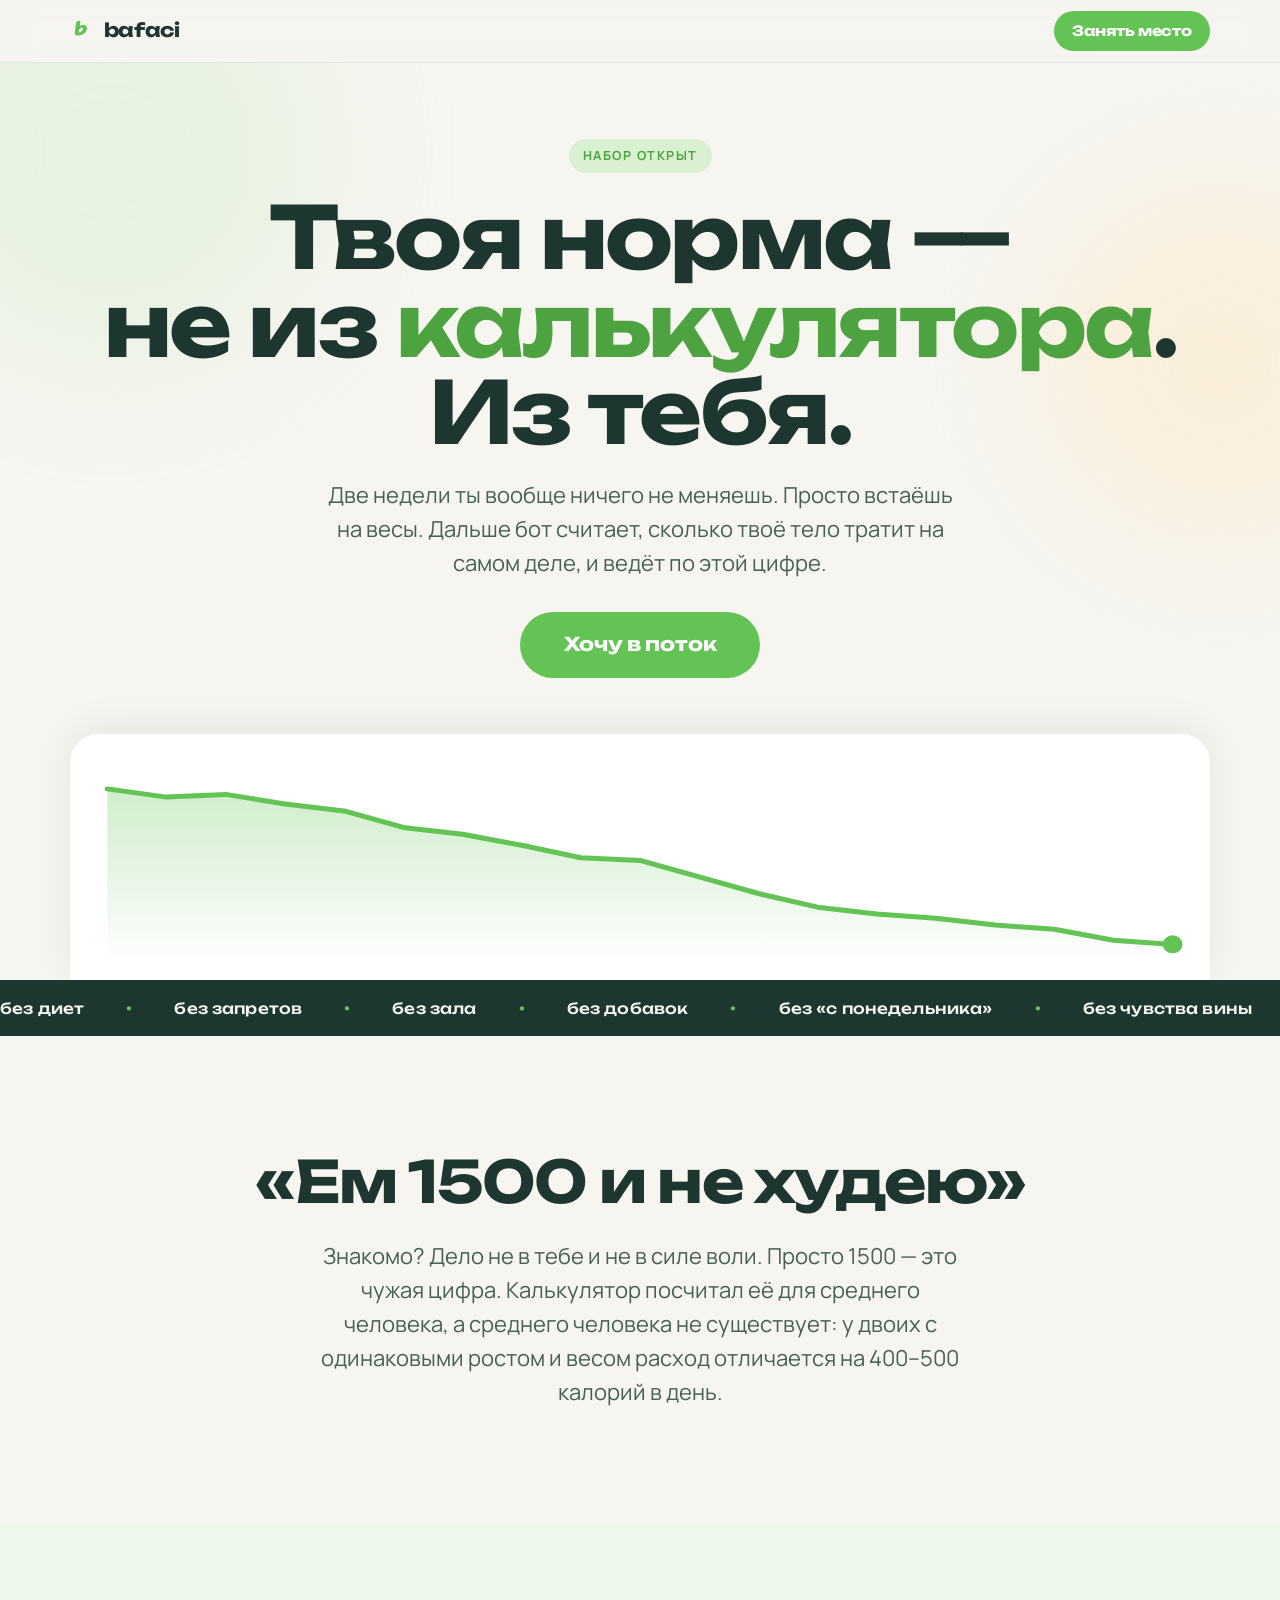
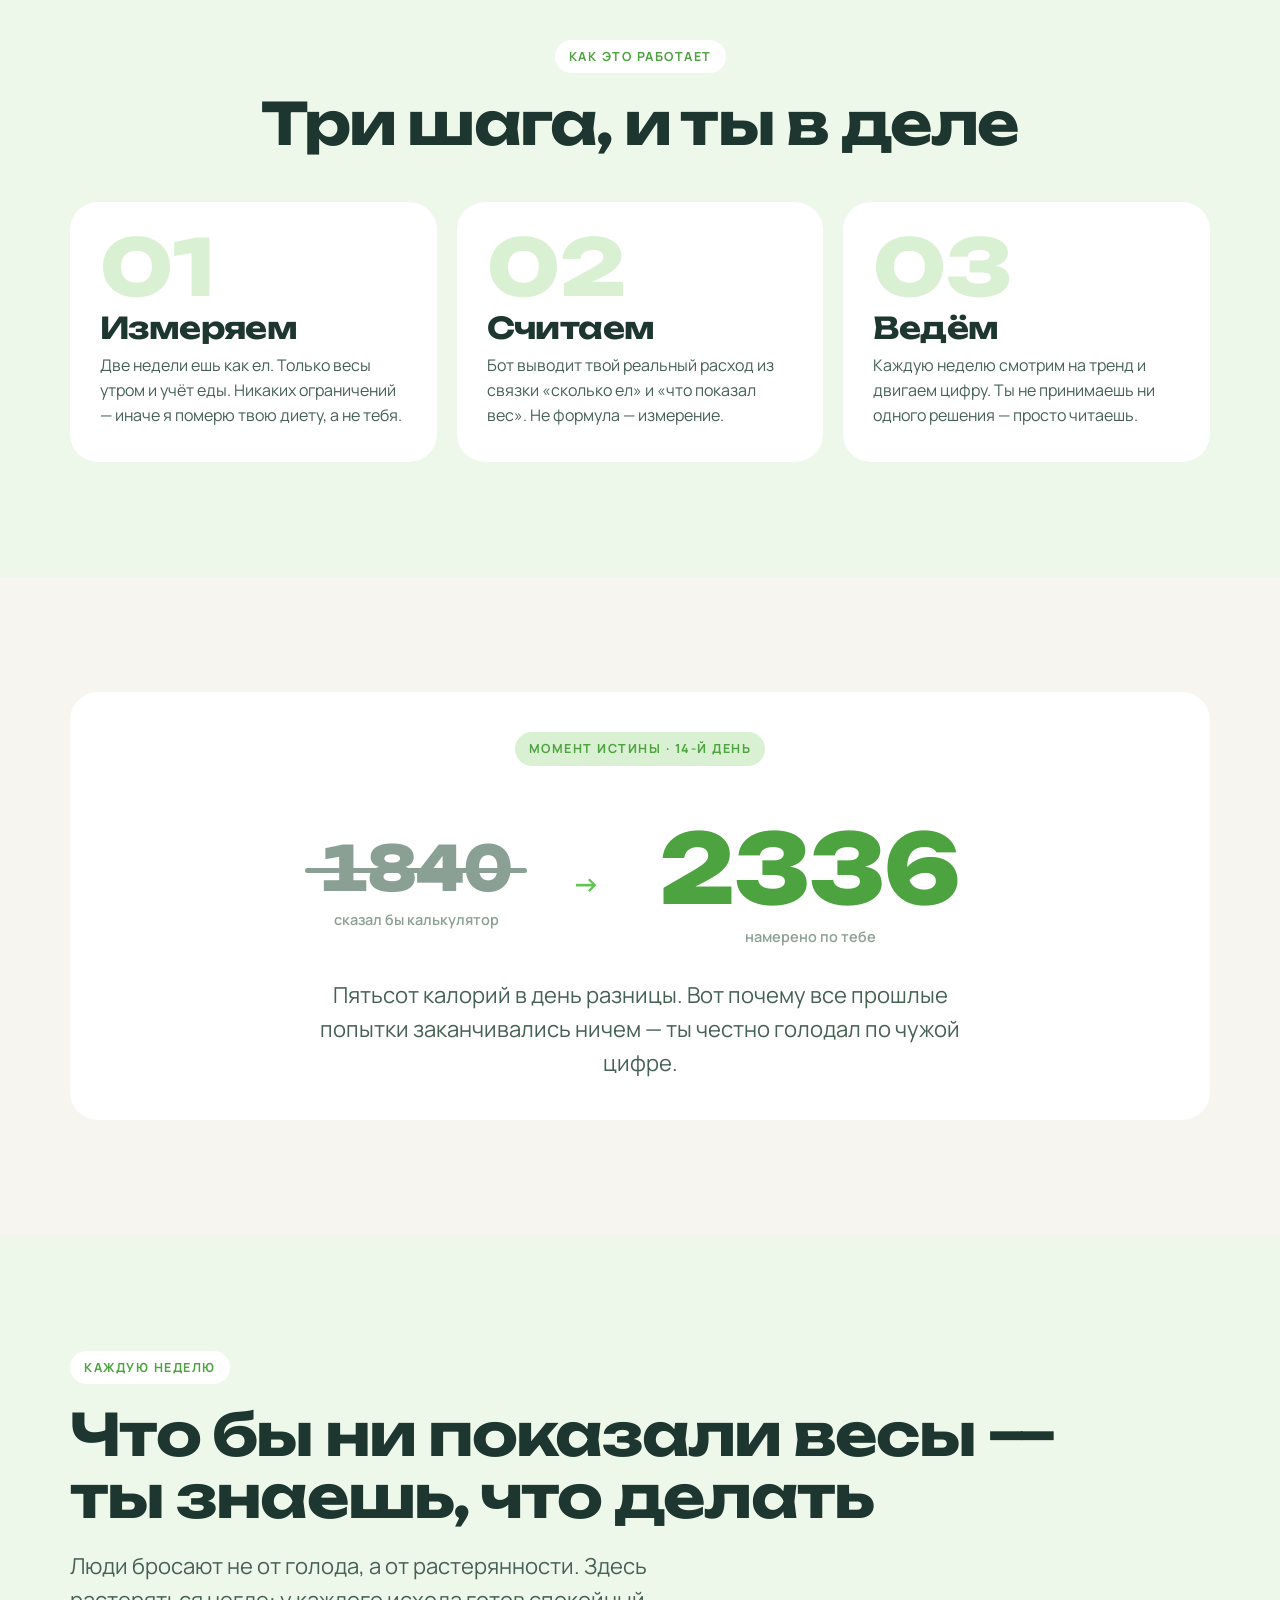
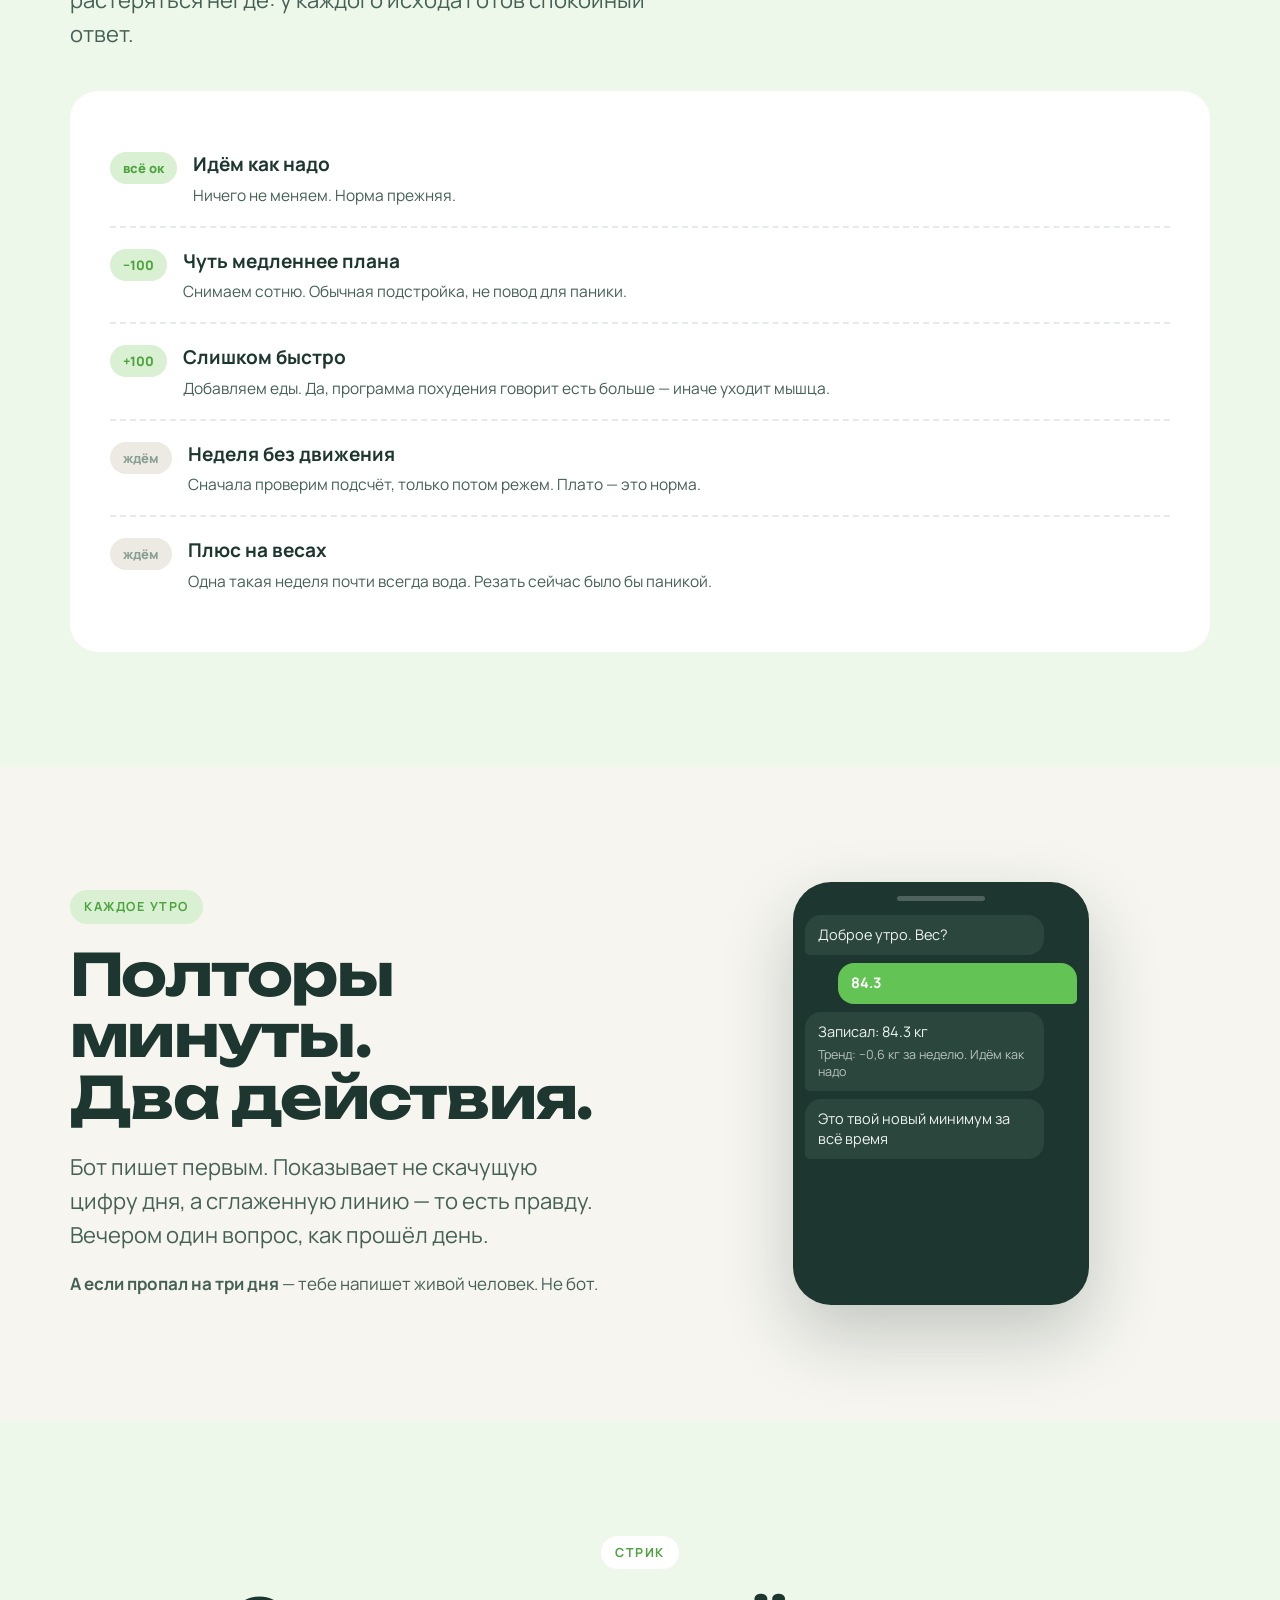
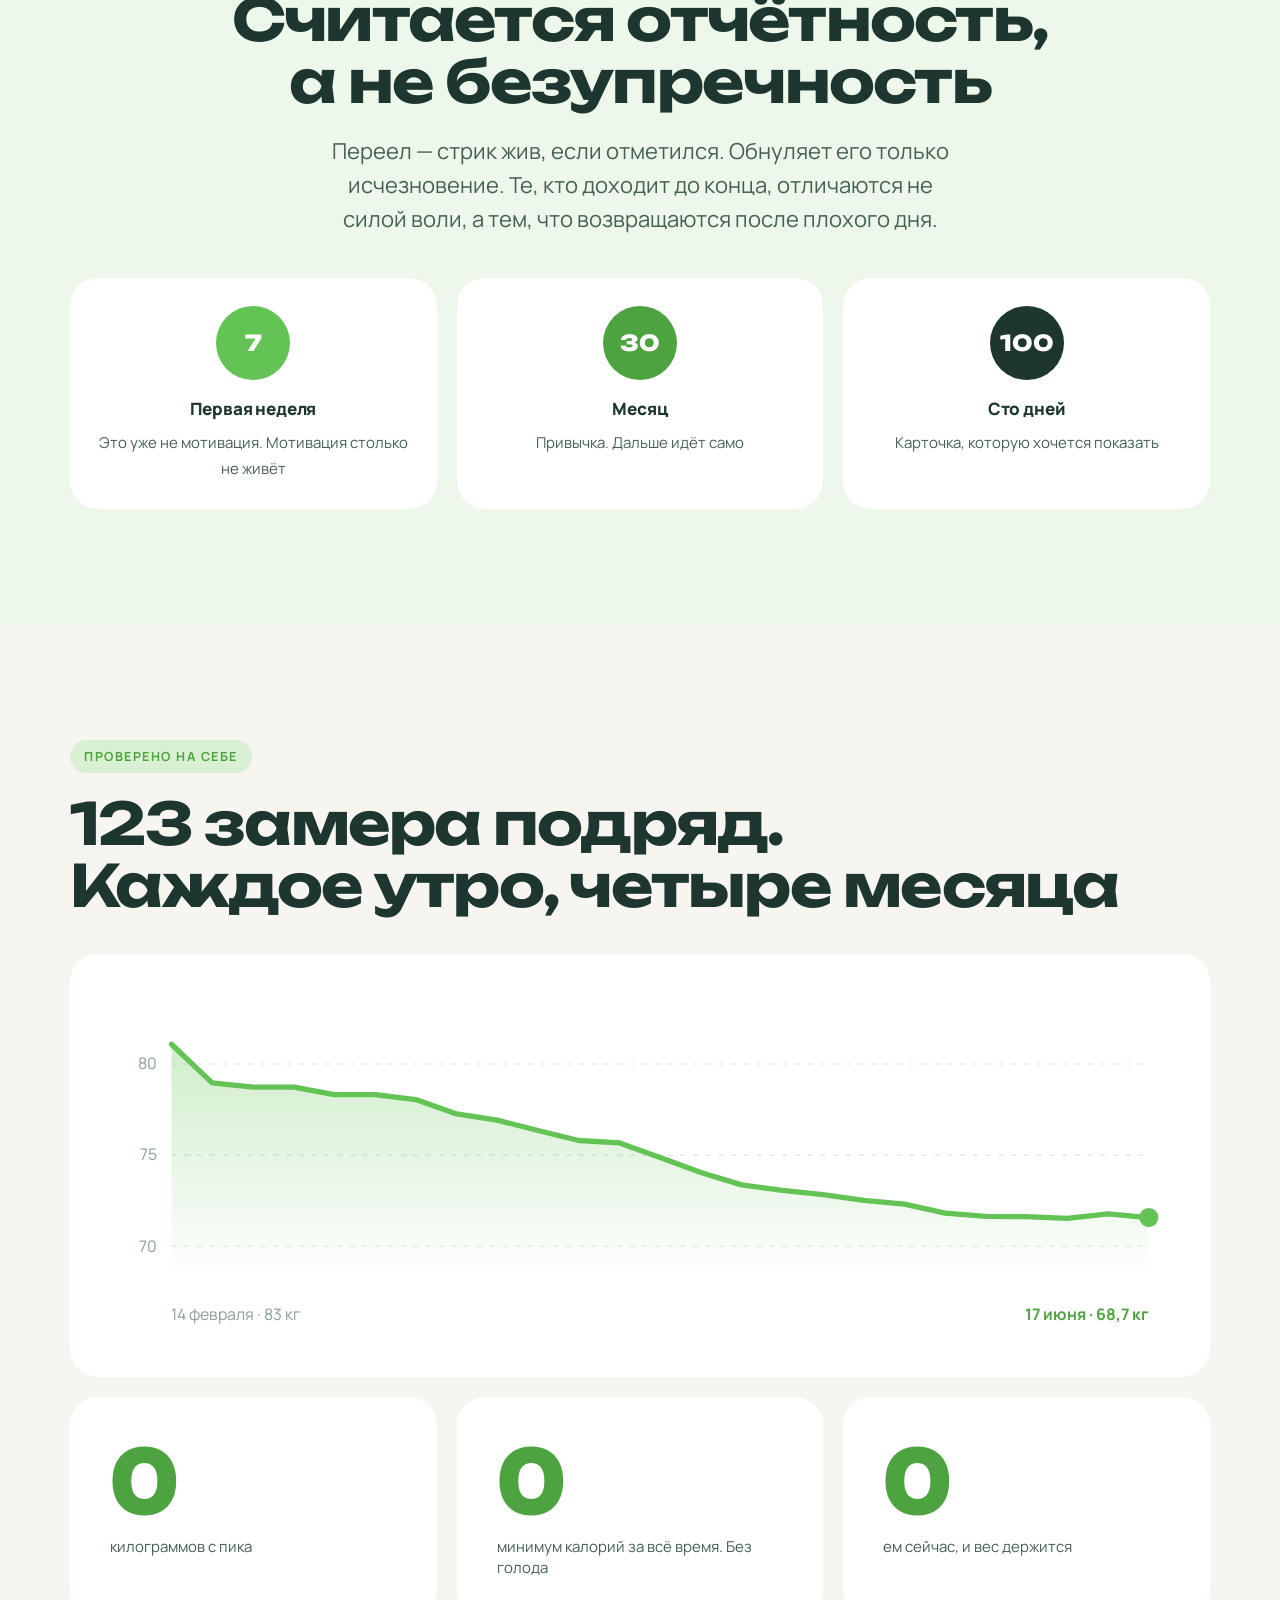
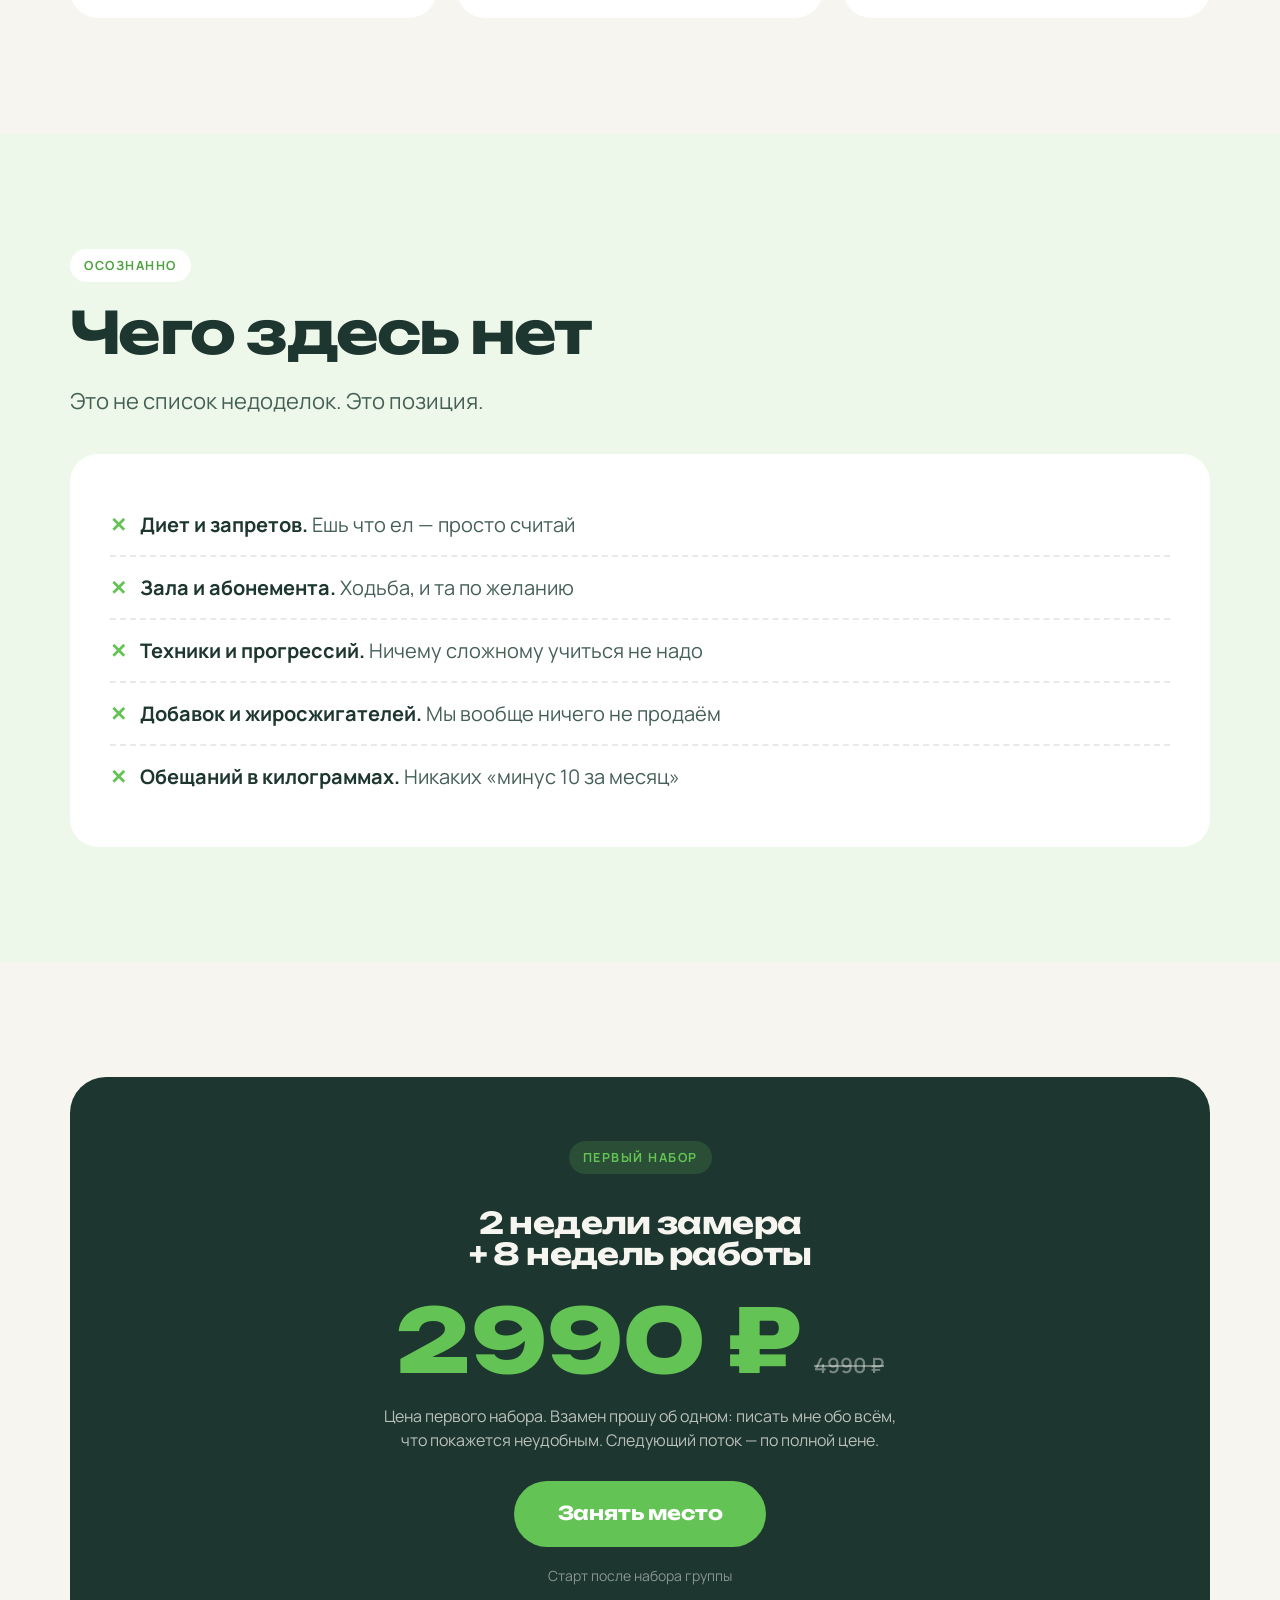
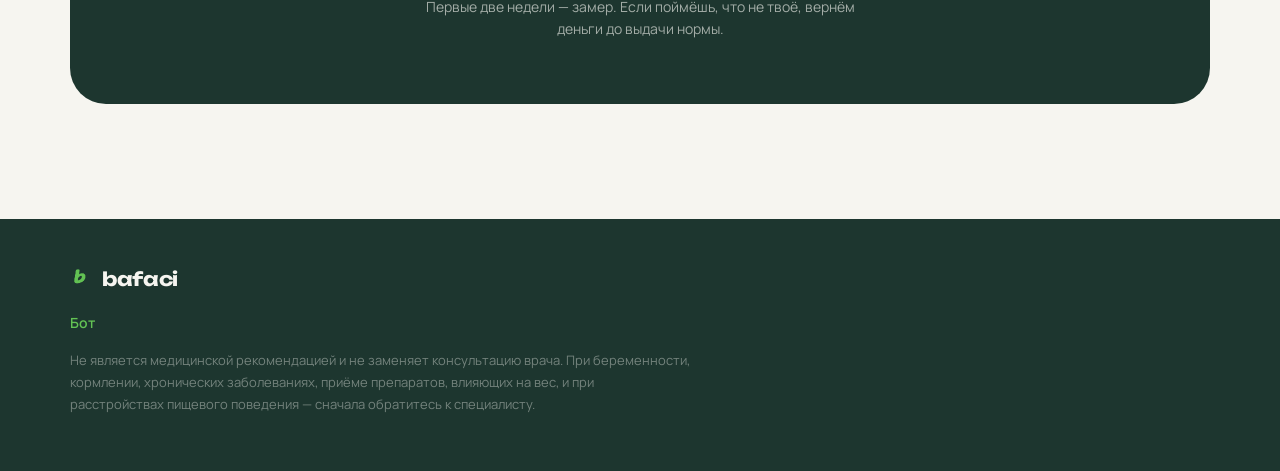
==== index.html @ e7712fb0 "Add files via upload" ====
<!DOCTYPE html>
<html lang="ru">
<head>
<meta charset="utf-8">
<meta name="viewport" content="width=device-width, initial-scale=1, viewport-fit=cover">
<title>bafaci — мы не гадаем твою норму. Мы её измеряем.</title>
<meta name="description" content="Телеграм-бот, который две недели измеряет твой настоящий расход калорий, а потом ведёт по тренду и каждую неделю сам подстраивает норму. Без диет, запретов и зала.">
<link rel="icon" href="logo.png">
<link rel="preconnect" href="https://fonts.googleapis.com">
<link rel="preconnect" href="https://fonts.gstatic.com" crossorigin>
<link href="https://fonts.googleapis.com/css2?family=Unbounded:wght@500;700;800&family=Manrope:wght@400;500;600;700&display=swap" rel="stylesheet">
<style>
:root{
  --grn:#63c354; --grn-d:#4da33f; --grn-l:#d9f0d2; --grn-p:#eef8ea;
  --ink:#1d362f; --ink-2:#456055; --ink-3:#8ba095;
  --paper:#f6f5f0; --card:#fff;
  --max:1180px; --r:28px;
  --f-body:'Manrope',-apple-system,BlinkMacSystemFont,'Segoe UI','Helvetica Neue',Arial,sans-serif;
  --f-disp:'Unbounded','Manrope',-apple-system,BlinkMacSystemFont,'Segoe UI',Arial,sans-serif;
}
*{margin:0;padding:0;box-sizing:border-box}
html{-webkit-text-size-adjust:100%;scroll-behavior:smooth}
body{background:var(--paper);color:var(--ink);
  font-family:var(--f-body);
  font-size:17px;line-height:1.55;overflow-x:hidden;-webkit-font-smoothing:antialiased}
.wrap{max-width:var(--max);margin:0 auto;padding:0 20px}
section{padding:clamp(64px,9vw,130px) 0;position:relative}

h1,h2,h3,.disp{font-family:var(--f-disp);font-weight:700;letter-spacing:-.03em;line-height:1.02}
h1{font-size:clamp(38px,7.6vw,86px)}
h2{font-size:clamp(29px,5vw,58px);line-height:1.06}
h3{font-size:clamp(20px,2.6vw,30px);letter-spacing:-.02em}
.lead{font-size:clamp(17px,2vw,22px);color:var(--ink-2);max-width:640px;line-height:1.55}
.eyebrow{display:inline-block;font-size:12.5px;font-weight:700;letter-spacing:.12em;text-transform:uppercase;
  color:var(--grn-d);background:var(--grn-l);padding:7px 14px;border-radius:99px;margin-bottom:20px}
.g{color:var(--grn-d)}

.rv{opacity:0;transform:translateY(28px);transition:opacity .8s cubic-bezier(.2,.9,.3,1),transform .8s cubic-bezier(.2,.9,.3,1)}
.rv.in{opacity:1;transform:none}
.d1{transition-delay:.08s}.d2{transition-delay:.16s}.d3{transition-delay:.24s}.d4{transition-delay:.32s}

/* header */
header{position:sticky;top:0;z-index:70;background:rgba(246,245,240,.82);
  backdrop-filter:blur(16px);-webkit-backdrop-filter:blur(16px);border-bottom:1px solid rgba(29,54,47,.08)}
.nav{max-width:var(--max);margin:0 auto;padding:11px 20px;display:flex;align-items:center;justify-content:space-between;gap:12px}
.brand{display:flex;align-items:center;gap:10px;font-family:var(--f-disp);font-weight:700;font-size:19px;letter-spacing:-.02em}
.brand img{height:30px;width:auto;display:block}
.btn{display:inline-block;background:var(--grn);color:#fff;font-weight:700;font-family:var(--f-disp);
  padding:12px 24px;border-radius:99px;text-decoration:none;font-size:15px;letter-spacing:-.01em;
  transition:transform .3s cubic-bezier(.2,.9,.3,1),box-shadow .3s,background .3s;white-space:nowrap}
.btn:hover{background:var(--grn-d);transform:translateY(-2px) scale(1.03);box-shadow:0 10px 26px rgba(99,195,84,.35)}
.btn:active{transform:scale(.98)}
.btn.sm{padding:9px 18px;font-size:14px}
.btn.big{font-size:19px;padding:18px 44px}

/* hero */
.hero{padding-top:clamp(40px,6vw,80px);padding-bottom:0;text-align:center;overflow:hidden}
.hero h1{margin-bottom:22px}
.hero .lead{margin:0 auto 32px}
.blob{position:absolute;border-radius:50%;filter:blur(64px);opacity:.5;pointer-events:none;z-index:-1}
.blob.a{width:420px;height:420px;background:var(--grn-l);top:-120px;left:-100px}
.blob.b{width:360px;height:360px;background:#ffe9c7;top:120px;right:-120px}
.herochart{margin-top:56px;background:var(--card);border-radius:var(--r) var(--r) 0 0;
  padding:26px 22px 0;box-shadow:0 -6px 40px rgba(29,54,47,.07)}
.herochart svg{width:100%;height:auto;display:block}

/* marquee */
.tick{background:var(--ink);color:var(--paper);padding:15px 0;overflow:hidden;white-space:nowrap}
.tickrow{display:inline-flex;gap:42px;animation:slide 26s linear infinite;font-family:var(--f-disp);
  font-weight:500;font-size:15px;letter-spacing:.01em;padding-right:42px}
.tickrow span{display:inline-flex;align-items:center;gap:42px}
.tickrow b{color:var(--grn);font-weight:700}
@keyframes slide{from{transform:translateX(0)}to{transform:translateX(-50%)}}

/* cards */
.card{background:var(--card);border-radius:var(--r);padding:clamp(22px,3.4vw,40px)}
.grid2{display:grid;grid-template-columns:1fr 1fr;gap:20px}
.grid3{display:grid;grid-template-columns:repeat(3,1fr);gap:20px}
@media(max-width:880px){.grid2,.grid3{grid-template-columns:1fr}}

.step{background:var(--card);border-radius:var(--r);padding:34px 30px;position:relative;overflow:hidden;
  transition:transform .35s cubic-bezier(.2,.9,.3,1)}
.step:hover{transform:translateY(-6px)}
  .step .n{font-family:var(--f-disp);font-weight:800;font-size:78px;color:var(--grn-l);line-height:.8;margin-bottom:14px}
.step h3{margin-bottom:10px}
.step p{color:var(--ink-2);font-size:16px}

/* calibration */
.calib{display:flex;align-items:center;justify-content:center;gap:clamp(16px,5vw,60px);flex-wrap:wrap;text-align:center}
  .cnum{font-family:var(--f-disp);font-weight:800;font-variant-numeric:tabular-nums;line-height:1}
.cold{font-size:clamp(34px,5.5vw,62px);color:var(--ink-3);position:relative}
.cold::after{content:'';position:absolute;left:-8%;right:-8%;top:50%;height:5px;background:var(--ink-3);
  border-radius:9px;transform:scaleX(0);transform-origin:left;transition:transform .7s cubic-bezier(.2,.9,.3,1) .45s}
.calib.in .cold::after{transform:scaleX(1)}
.cnew{font-size:clamp(46px,8vw,96px);color:var(--grn-d)}
.clbl{font-size:14.5px;color:var(--ink-3);margin-top:10px;font-weight:600}
.carrow{font-size:28px;color:var(--grn);font-weight:700}

/* verdicts */
.vd{display:flex;gap:16px;padding:19px 0;border-bottom:2px dashed rgba(29,54,47,.1);align-items:flex-start}
.vd:last-child{border-bottom:0}
.pill{flex:none;font-family:var(--f-body);font-weight:800;font-size:13px;padding:6px 13px;border-radius:99px;
  background:var(--grn-l);color:var(--grn-d);white-space:nowrap;margin-top:2px}
.pill.gr{background:#eceae3;color:var(--ink-3)}
.vd .t{font-weight:700;font-size:clamp(16px,1.9vw,19px)}
.vd .s{color:var(--ink-2);font-size:15.5px;margin-top:3px}

/* phone */
.phone{width:296px;max-width:84vw;margin:0 auto;background:var(--ink);border-radius:38px;
  padding:14px 12px 20px;box-shadow:0 30px 70px rgba(29,54,47,.24)}
.notch{width:88px;height:5px;background:rgba(255,255,255,.22);border-radius:99px;margin:0 auto 14px}
.msg{background:#2b463d;color:#eef3f0;border-radius:16px 16px 16px 5px;padding:10px 13px;font-size:14.5px;
  margin-bottom:8px;max-width:88%;line-height:1.4;opacity:0;transform:translateY(10px) scale(.96);
  transition:all .5s cubic-bezier(.2,.9,.3,1)}
.msg.me{background:var(--grn);color:#fff;margin-left:auto;border-radius:16px 16px 5px 16px;font-weight:700}
.msg.on{opacity:1;transform:none}
.msg .sm{display:block;font-size:12.5px;opacity:.72;margin-top:4px}

/* levels */
.lv{background:var(--card);border-radius:var(--r);padding:28px 22px;text-align:center;
  transition:transform .35s cubic-bezier(.2,.9,.3,1)}
.lv:hover{transform:translateY(-6px) rotate(-1.2deg)}
.lv .ring{width:74px;height:74px;margin:0 auto 16px;border-radius:50%;display:grid;place-items:center;
  font-family:var(--f-disp);font-weight:800;font-size:22px;color:#fff;background:var(--grn)}
.lv .ring.g2{background:var(--grn-d)}.lv .ring.g3{background:var(--ink)}
.lv b{display:block;font-family:var(--f-body);font-weight:800;font-size:17px;margin-bottom:6px;letter-spacing:-.01em}
.lv span{font-family:var(--f-body);font-size:15px;color:var(--ink-2);line-height:1.45}

/* no-list */
.no{display:flex;gap:13px;align-items:baseline;padding:15px 0;border-bottom:2px dashed rgba(29,54,47,.1);
  font-size:clamp(16px,2vw,20px);color:var(--ink-2)}
.no:last-child{border-bottom:0}
.no i{color:var(--grn);font-style:normal;font-weight:800;font-family:var(--f-body);flex:none}
.no b{color:var(--ink)}

/* stats */
  .bignum{font-family:var(--f-disp);font-weight:800;font-size:clamp(46px,7.6vw,88px);color:var(--grn-d);
  line-height:1;font-variant-numeric:tabular-nums}
.statlbl{font-size:15px;color:var(--ink-2);margin-top:11px;line-height:1.4}

/* price */
.pricecard{background:var(--ink);color:var(--paper);border-radius:36px;padding:clamp(36px,5vw,64px) 26px;text-align:center}
  .price{font-family:var(--f-disp);font-weight:800;font-size:clamp(48px,8vw,88px);line-height:1;color:var(--grn)}
.oldp{color:rgba(246,245,240,.42);text-decoration:line-through;font-size:21px;margin-left:12px;font-family:var(--f-body);font-weight:600}
.pricecard .btn{background:var(--grn);margin-top:28px}
.pricecard .btn:hover{background:#77d267}

footer{background:var(--ink);color:rgba(246,245,240,.62);padding:44px 0 56px;font-size:14px;line-height:1.7}
footer a{color:var(--grn);text-decoration:none;font-weight:600}
footer .brand{color:var(--paper);margin-bottom:16px}
.disc{margin-top:14px;max-width:620px;font-size:13px;color:rgba(246,245,240,.4)}

@media(max-width:560px){
  .nav .btn.sm{padding:8px 15px;font-size:13px}
  .brand{font-size:17px}.brand img{height:26px}
  .step{padding:26px 22px}.step .n{font-size:60px}
}
</style>
</head>
<body>

<header>
  <div class="nav">
    <div class="brand"><img src="logo.png" alt=""> bafaci</div>
    <a class="btn sm" href="#start">Занять место</a>
  </div>
</header>

<!-- HERO -->
<section class="hero">
  <div class="blob a"></div><div class="blob b"></div>
  <div class="wrap">
    <div class="eyebrow rv">Набор открыт</div>
    <h1 class="rv d1">Твоя норма —<br>не из <span class="g">калькулятора</span>.<br>Из тебя.</h1>
    <p class="lead rv d2">Две недели ты вообще ничего не меняешь. Просто встаёшь на весы.
      Дальше бот считает, сколько твоё тело тратит на самом деле, и ведёт по этой цифре.</p>
    <a class="btn big rv d3" href="#start">Хочу в поток</a>

    <div class="herochart rv d4">
      <svg id="hchart" viewBox="0 0 1000 220" preserveAspectRatio="none" style="height:clamp(140px,20vw,220px)">
        <defs><linearGradient id="hg" x1="0" y1="0" x2="0" y2="1">
          <stop offset="0" stop-color="#63c354" stop-opacity=".3"/>
          <stop offset="1" stop-color="#63c354" stop-opacity="0"/></linearGradient></defs>
        <path id="hfill" fill="url(#hg)" opacity="0"/>
        <path id="hline" stroke="#63c354" stroke-width="5" fill="none" stroke-linecap="round" stroke-linejoin="round"/>
        <circle id="hdot" r="9" fill="#63c354" opacity="0"/>
      </svg>
    </div>
  </div>
</section>

<!-- TICKER -->
<div class="tick" aria-hidden="true">
  <div class="tickrow">
    <span>без диет <b>•</b> без запретов <b>•</b> без зала <b>•</b> без добавок <b>•</b> без «с понедельника» <b>•</b> без чувства вины <b>•</b></span>
    <span>без диет <b>•</b> без запретов <b>•</b> без зала <b>•</b> без добавок <b>•</b> без «с понедельника» <b>•</b> без чувства вины <b>•</b></span>
  </div>
</div>

<!-- PROBLEM -->
<section>
  <div class="wrap" style="text-align:center">
    <h2 class="rv">«Ем 1500 и не худею»</h2>
    <p class="lead rv d1" style="margin:26px auto 0;text-align:center">
      Знакомо? Дело не в тебе и не в силе воли. Просто 1500 — это чужая цифра.
      Калькулятор посчитал её для среднего человека, а среднего человека не существует:
      у двоих с одинаковыми ростом и весом расход отличается на 400–500 калорий в день.</p>
  </div>
</section>

<!-- HOW -->
<section style="background:var(--grn-p)">
  <div class="wrap">
    <div style="text-align:center;margin-bottom:48px">
      <div class="eyebrow rv" style="background:#fff">Как это работает</div>
      <h2 class="rv d1">Три шага, и ты в деле</h2>
    </div>
    <div class="grid3">
      <div class="step rv d1"><div class="n">01</div><h3>Измеряем</h3>
        <p>Две недели ешь как ел. Только весы утром и учёт еды. Никаких ограничений — иначе я померю твою диету, а не тебя.</p></div>
      <div class="step rv d2"><div class="n">02</div><h3>Считаем</h3>
        <p>Бот выводит твой реальный расход из связки «сколько ел» и «что показал вес». Не формула — измерение.</p></div>
      <div class="step rv d3"><div class="n">03</div><h3>Ведём</h3>
        <p>Каждую неделю смотрим на тренд и двигаем цифру. Ты не принимаешь ни одного решения — просто читаешь.</p></div>
    </div>
  </div>
</section>

<!-- CALIBRATION -->
<section>
  <div class="wrap">
    <div class="card rv" style="text-align:center">
      <div class="eyebrow">Момент истины · 14-й день</div>
      <div class="calib" id="calib" style="margin:34px 0 8px">
        <div><div class="cnum cold" id="cold">1840</div><div class="clbl">сказал бы калькулятор</div></div>
        <div class="carrow">→</div>
        <div><div class="cnum cnew" id="cnew">1840</div><div class="clbl">намерено по тебе</div></div>
      </div>
      <p class="lead" style="margin:30px auto 0;text-align:center">
        Пятьсот калорий в день разницы. Вот почему все прошлые попытки заканчивались ничем —
        ты честно голодал по чужой цифре.</p>
    </div>
  </div>
</section>

<!-- VERDICTS -->
<section style="background:var(--grn-p)">
  <div class="wrap">
    <div class="eyebrow rv" style="background:#fff">Каждую неделю</div>
    <h2 class="rv d1">Что бы ни показали весы —<br>ты знаешь, что делать</h2>
    <p class="lead rv d2" style="margin-top:22px">Люди бросают не от голода, а от растерянности.
      Здесь растеряться негде: у каждого исхода готов спокойный ответ.</p>
    <div class="card rv d3" style="margin-top:40px">
      <div class="vd"><span class="pill">всё ок</span><div><div class="t">Идём как надо</div>
        <div class="s">Ничего не меняем. Норма прежняя.</div></div></div>
      <div class="vd"><span class="pill">−100</span><div><div class="t">Чуть медленнее плана</div>
        <div class="s">Снимаем сотню. Обычная подстройка, не повод для паники.</div></div></div>
      <div class="vd"><span class="pill">+100</span><div><div class="t">Слишком быстро</div>
        <div class="s">Добавляем еды. Да, программа похудения говорит есть больше — иначе уходит мышца.</div></div></div>
      <div class="vd"><span class="pill gr">ждём</span><div><div class="t">Неделя без движения</div>
        <div class="s">Сначала проверим подсчёт, только потом режем. Плато — это норма.</div></div></div>
      <div class="vd"><span class="pill gr">ждём</span><div><div class="t">Плюс на весах</div>
        <div class="s">Одна такая неделя почти всегда вода. Резать сейчас было бы паникой.</div></div></div>
    </div>
  </div>
</section>

<!-- PHONE -->
<section>
  <div class="wrap">
    <div class="grid2" style="align-items:center;gap:clamp(28px,5vw,66px)">
      <div>
        <div class="eyebrow rv">Каждое утро</div>
        <h2 class="rv d1">Полторы минуты.<br>Два действия.</h2>
        <p class="lead rv d2" style="margin-top:22px">Бот пишет первым. Показывает не скачущую цифру дня,
          а сглаженную линию — то есть правду. Вечером один вопрос, как прошёл день.</p>
        <p class="lead rv d3" style="margin-top:18px;font-size:17px">
          <b>А если пропал на три дня</b> — тебе напишет живой человек. Не бот.</p>
      </div>
      <div class="rv d2">
        <div class="phone" id="phone">
          <div class="notch"></div>
          <div class="msg">Доброе утро. Вес?</div>
          <div class="msg me">84.3</div>
          <div class="msg">Записал: 84.3 кг<span class="sm">Тренд: −0,6 кг за неделю. Идём как надо</span></div>
          <div class="msg">Это твой новый минимум за всё время</div>
          <div class="msg me">🔥</div>
          <div class="msg">Стрик: 23 дня подряд<span class="sm">Ещё день — и будет месяц</span></div>
        </div>
      </div>
    </div>
  </div>
</section>

<!-- LEVELS -->
<section style="background:var(--grn-p)">
  <div class="wrap">
    <div style="text-align:center;margin-bottom:42px">
      <div class="eyebrow rv" style="background:#fff">Стрик</div>
      <h2 class="rv d1">Считается отчётность,<br>а не безупречность</h2>
      <p class="lead rv d2" style="margin:22px auto 0;text-align:center">
        Переел — стрик жив, если отметился. Обнуляет его только исчезновение.
        Те, кто доходит до конца, отличаются не силой воли, а тем, что возвращаются после плохого дня.</p>
    </div>
    <div class="grid3">
      <div class="lv rv d1"><div class="ring">7</div><b>Первая неделя</b><span>Это уже не мотивация. Мотивация столько не живёт</span></div>
      <div class="lv rv d2"><div class="ring g2">30</div><b>Месяц</b><span>Привычка. Дальше идёт само</span></div>
      <div class="lv rv d3"><div class="ring g3">100</div><b>Сто дней</b><span>Карточка, которую хочется показать</span></div>
    </div>
  </div>
</section>

<!-- RESULT -->
<section>
  <div class="wrap">
    <div class="eyebrow rv">Проверено на себе</div>
    <h2 class="rv d1">123 замера подряд.<br>Каждое утро, четыре месяца</h2>
    <div class="card rv d2" style="margin-top:38px;padding-bottom:26px">
      <svg id="chart" viewBox="0 0 1000 330" style="width:100%;height:auto;overflow:visible">
        <g stroke="rgba(29,54,47,.1)" stroke-width="1.5" stroke-dasharray="5 7">
          <line x1="58" y1="66" x2="980" y2="66"/><line x1="58" y1="152" x2="980" y2="152"/>
          <line x1="58" y1="238" x2="980" y2="238"/></g>
        <text x="44" y="71" fill="#8ba095" font-size="15" text-anchor="end" font-family="Manrope, Arial, sans-serif">80</text>
        <text x="44" y="157" fill="#8ba095" font-size="15" text-anchor="end" font-family="Manrope, Arial, sans-serif">75</text>
        <text x="44" y="243" fill="#8ba095" font-size="15" text-anchor="end" font-family="Manrope, Arial, sans-serif">70</text>
        <defs><linearGradient id="cg" x1="0" y1="0" x2="0" y2="1">
          <stop offset="0" stop-color="#63c354" stop-opacity=".3"/>
          <stop offset="1" stop-color="#63c354" stop-opacity="0"/></linearGradient></defs>
        <path id="cfill" fill="url(#cg)" opacity="0"/>
        <path id="cline" stroke="#63c354" stroke-width="5" fill="none" stroke-linecap="round" stroke-linejoin="round"/>
        <circle id="cdot" r="9" fill="#63c354" opacity="0"/>
        <text x="58" y="308" fill="#8ba095" font-size="15" font-family="Manrope, Arial, sans-serif">14 февраля · 83 кг</text>
        <text x="980" y="308" fill="#4da33f" font-size="15" text-anchor="end" font-family="Manrope, Arial, sans-serif" font-weight="700">17 июня · 68,7 кг</text>
      </svg>
    </div>
    <div class="grid3" style="margin-top:20px">
      <div class="card rv d1"><div class="bignum" data-count="14" data-pre="−">0</div>
        <div class="statlbl">килограммов с пика</div></div>
      <div class="card rv d2"><div class="bignum" data-count="2000">0</div>
        <div class="statlbl">минимум калорий за всё время. Без голода</div></div>
      <div class="card rv d3"><div class="bignum" data-count="2400">0</div>
        <div class="statlbl">ем сейчас, и вес держится</div></div>
    </div>
  </div>
</section>

<!-- NO -->
<section style="background:var(--grn-p)">
  <div class="wrap">
    <div class="eyebrow rv" style="background:#fff">Осознанно</div>
    <h2 class="rv d1">Чего здесь нет</h2>
    <p class="lead rv d2" style="margin-top:20px">Это не список недоделок. Это позиция.</p>
    <div class="card rv d3" style="margin-top:36px">
      <div class="no"><i>✕</i><div><b>Диет и запретов.</b> Ешь что ел — просто считай</div></div>
      <div class="no"><i>✕</i><div><b>Зала и абонемента.</b> Ходьба, и та по желанию</div></div>
      <div class="no"><i>✕</i><div><b>Техники и прогрессий.</b> Ничему сложному учиться не надо</div></div>
      <div class="no"><i>✕</i><div><b>Добавок и жиросжигателей.</b> Мы вообще ничего не продаём</div></div>
      <div class="no"><i>✕</i><div><b>Обещаний в килограммах.</b> Никаких «минус 10 за месяц»</div></div>
    </div>
  </div>
</section>

<!-- PRICE -->
<section id="start">
  <div class="wrap">
    <div class="pricecard rv">
      <div class="eyebrow" style="background:rgba(99,195,84,.18);color:var(--grn)">Первый набор</div>
      <h3 style="color:var(--paper);margin:14px 0 26px">2 недели замера<br>+ 8 недель работы</h3>
      <div class="price">2990 ₽<span class="oldp">4990 ₽</span></div>
      <p style="max-width:520px;margin:20px auto 0;font-size:16px;color:rgba(246,245,240,.72)">
        Цена первого набора. Взамен прошу об одном: писать мне обо всём,
        что покажется неудобным. Следующий поток — по полной цене.</p>
      <a class="btn big" href="https://t.me/bafaci_coach_bot">Занять место</a>
      <p style="margin-top:18px;font-size:14px;color:rgba(246,245,240,.5)">
        Старт после набора группы</p>
      <p style="margin-top:10px;font-size:14px;color:rgba(246,245,240,.62);max-width:460px;margin-left:auto;margin-right:auto">
        Первые две недели — замер. Если поймёшь, что не твоё, вернём деньги до выдачи нормы.</p>
    </div>
  </div>
</section>

<footer>
  <div class="wrap">
    <div class="brand"><img src="logo.png" alt="" style="height:28px"> bafaci</div>
    <a href="https://t.me/bafaci_coach_bot">Бот</a>
    <p class="disc">Не является медицинской рекомендацией и не заменяет консультацию врача.
      При беременности, кормлении, хронических заболеваниях, приёме препаратов, влияющих на вес,
      и при расстройствах пищевого поведения — сначала обратитесь к специалисту.</p>
  </div>
</footer>

<script>
(function(){
var reduce=matchMedia('(prefers-reduced-motion: reduce)').matches;

function once(el,cb,th){
  if(!el) return;
  var o=new IntersectionObserver(function(es){
    es.forEach(function(e){ if(e.isIntersecting){ cb(e.target); o.unobserve(e.target);} });
  },{threshold:th||.2,rootMargin:'0px 0px -6% 0px'});
  o.observe(el);
}

/* появление */
var io=new IntersectionObserver(function(es){
  es.forEach(function(e){ if(e.isIntersecting){ e.target.classList.add('in'); io.unobserve(e.target);} });
},{threshold:.12,rootMargin:'0px 0px -5% 0px'});
document.querySelectorAll('.rv').forEach(function(el){io.observe(el)});
/* страховка: что уже видно при загрузке — показать сразу */
setTimeout(function(){
  document.querySelectorAll('.rv').forEach(function(el){
    var r=el.getBoundingClientRect();
    if(r.top<innerHeight*.95) el.classList.add('in');
  });
},60);

/* рисование пути */
function drawPath(line,fill,dot,dur){
  var L=line.getTotalLength();
  line.style.strokeDasharray=L; line.style.strokeDashoffset=reduce?0:L;
  requestAnimationFrame(function(){
    line.style.transition='stroke-dashoffset '+dur+'ms cubic-bezier(.25,.8,.35,1)';
    line.style.strokeDashoffset=0;
    if(fill){fill.style.transition='opacity 900ms ease '+(dur*.45)+'ms';fill.style.opacity=1;}
    if(dot){dot.style.transition='opacity 400ms ease '+(dur*.86)+'ms';dot.style.opacity=1;}
  });
}
function build(svgId,lineId,fillId,dotId,data,lo,hi,pad){
  var svg=document.getElementById(svgId); if(!svg) return null;
  var vb=svg.viewBox.baseVal, X0=pad.l, X1=vb.width-pad.r, Y0=pad.t, Y1=vb.height-pad.b;
  var Y=function(v){return Y1-(v-lo)/(hi-lo)*(Y1-Y0);};
  var pts=data.map(function(v,i){return [X0+(X1-X0)*i/(data.length-1),Y(v)];});
  var d=pts.map(function(p,i){return (i?'L':'M')+p[0].toFixed(1)+' '+p[1].toFixed(1);}).join(' ');
  var line=document.getElementById(lineId), fill=document.getElementById(fillId), dot=document.getElementById(dotId);
  line.setAttribute('d',d);
  if(fill) fill.setAttribute('d',d+' L'+X1+' '+(Y1+pad.b*.4)+' L'+X0+' '+(Y1+pad.b*.4)+' Z');
  if(dot){dot.setAttribute('cx',pts[pts.length-1][0]);dot.setAttribute('cy',pts[pts.length-1][1]);}
  return {line:line,fill:fill,dot:dot};
}

var HERO=[80,79.4,79.6,78.9,78.4,77.2,76.7,75.9,75.0,74.8,73.6,72.4,71.4,70.9,70.6,70.1,69.8,69.0,68.7];
var h=build('hchart','hline','hfill','hdot',HERO,68,80.5,{l:14,r:14,t:22,b:26});
if(h) setTimeout(function(){drawPath(h.line,h.fill,h.dot,2200);},500);

var W=[83,79.8,79.45,79.45,78.83,78.83,78.43,77.24,76.73,75.87,75.04,74.84,73.64,72.4,
       71.37,70.93,70.57,70.1,69.79,69.04,68.78,68.74,68.6,68.98,68.67];
var c=build('chart','cline','cfill','cdot',W,67,84,{l:58,r:20,t:36,b:100});
if(c) once(document.getElementById('chart'),function(){drawPath(c.line,c.fill,c.dot,2600);},.3);

/* счётчики */
document.querySelectorAll('[data-count]').forEach(function(el){
  once(el,function(){
    var to=+el.dataset.count,pre=el.dataset.pre||'',t0=null;
    if(reduce){el.textContent=pre+to.toLocaleString('ru-RU');return;}
    (function step(t){ t0=t0||t; var p=Math.min((t-t0)/1400,1), e=1-Math.pow(1-p,3);
      el.textContent=pre+Math.round(to*e).toLocaleString('ru-RU');
      if(p<1)requestAnimationFrame(step); })(performance.now());
  },.45);
});

/* калибровка */
once(document.getElementById('calib'),function(el){
  el.classList.add('in');
  var n=document.getElementById('cnew');
  if(reduce){n.textContent='2340';return;}
  setTimeout(function(){ var t0=null;
    (function s(t){ t0=t0||t; var p=Math.min((t-t0)/1300,1), e=1-Math.pow(1-p,3);
      n.textContent=Math.round(1840+500*e); if(p<1)requestAnimationFrame(s); })(performance.now());
  },480);
},.4);

/* сообщения */
once(document.getElementById('phone'),function(el){
  el.querySelectorAll('.msg').forEach(function(m,i){
    setTimeout(function(){m.classList.add('on');},reduce?0:i*400);
  });
},.3);
})();
</script>
</body>
</html>
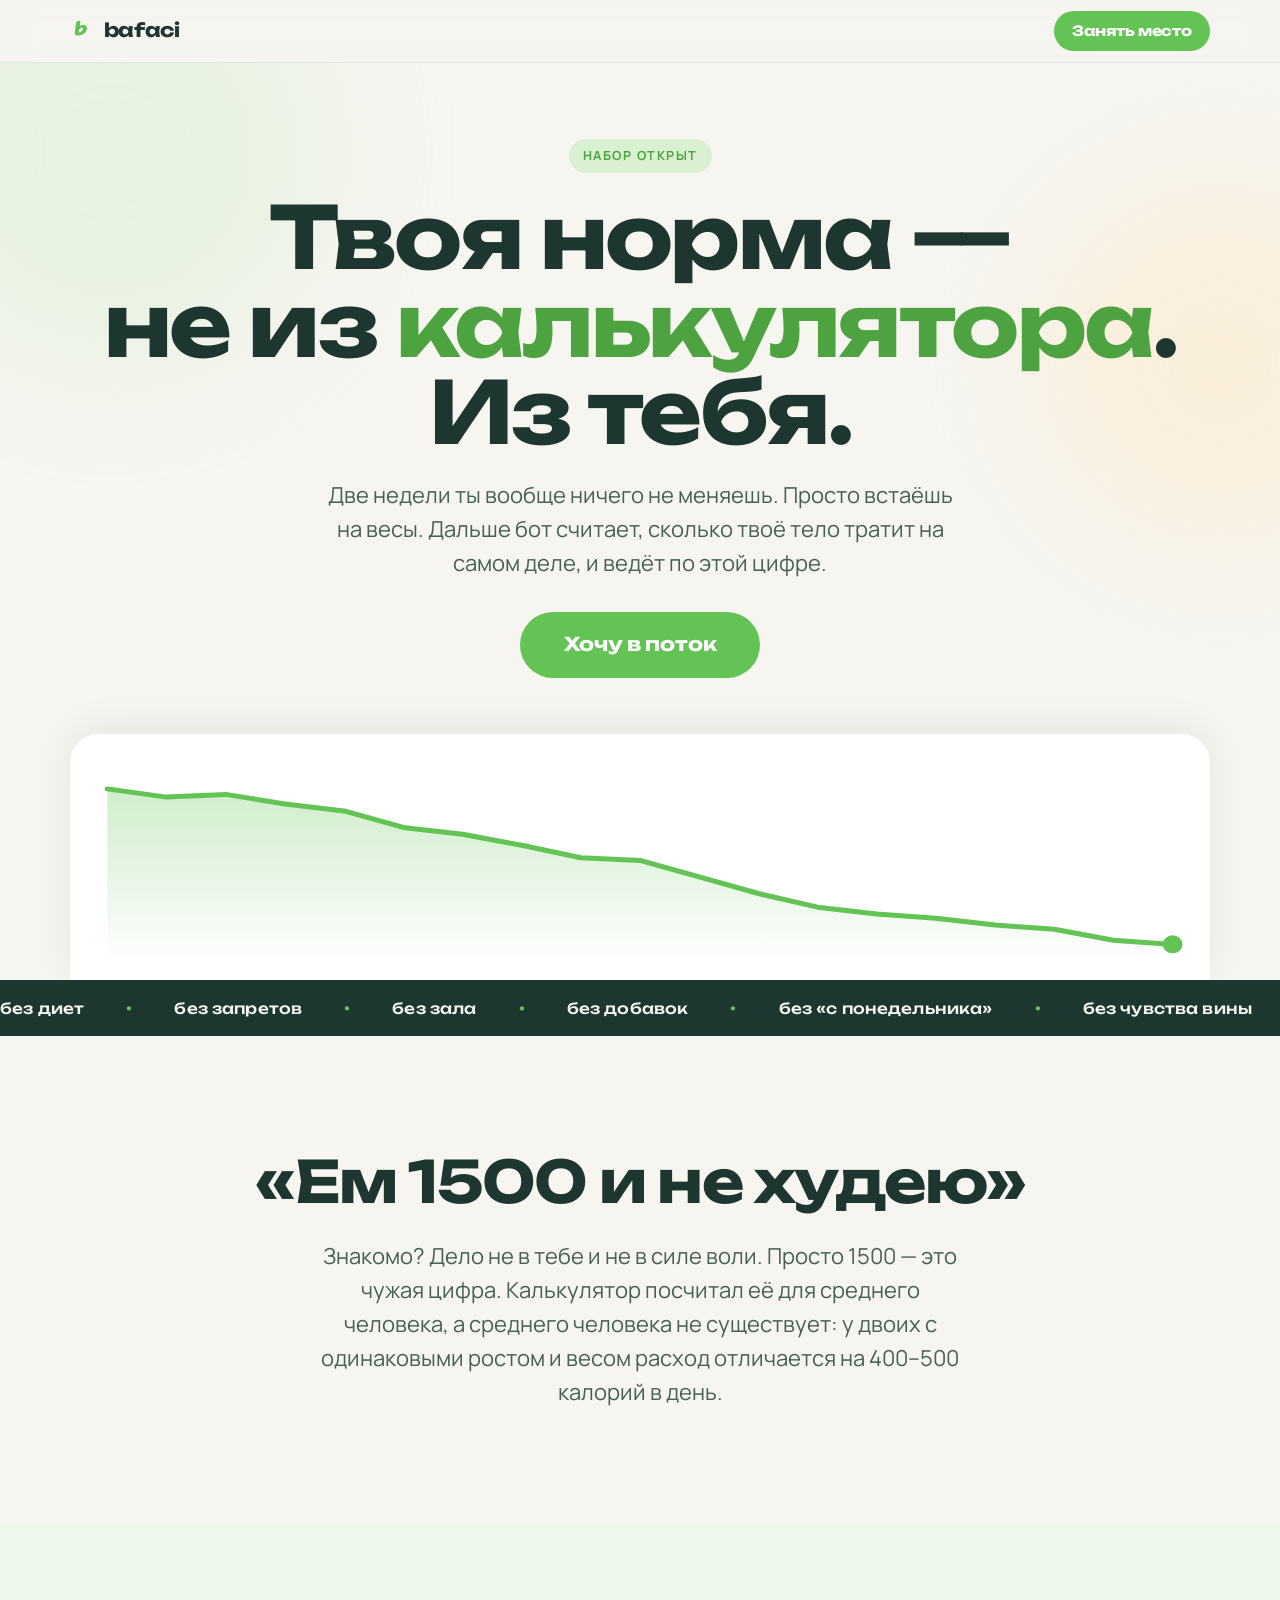
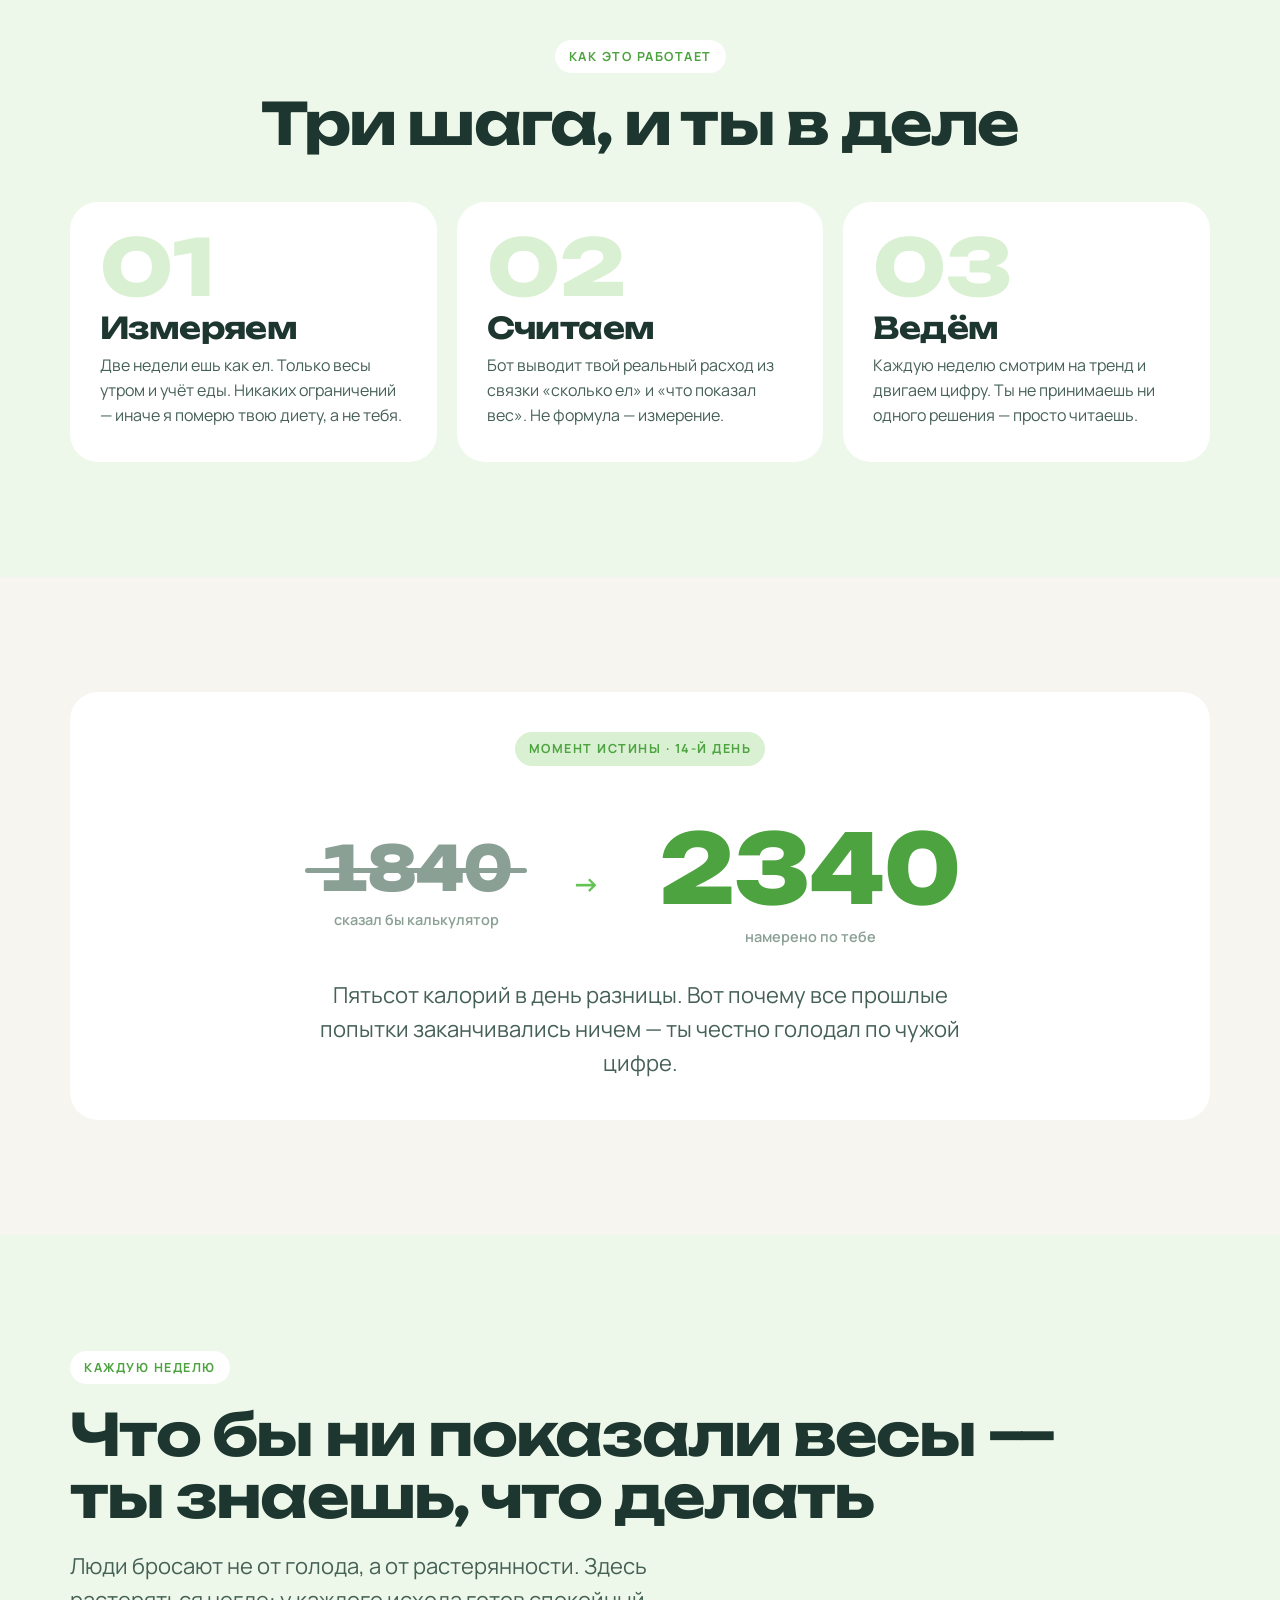
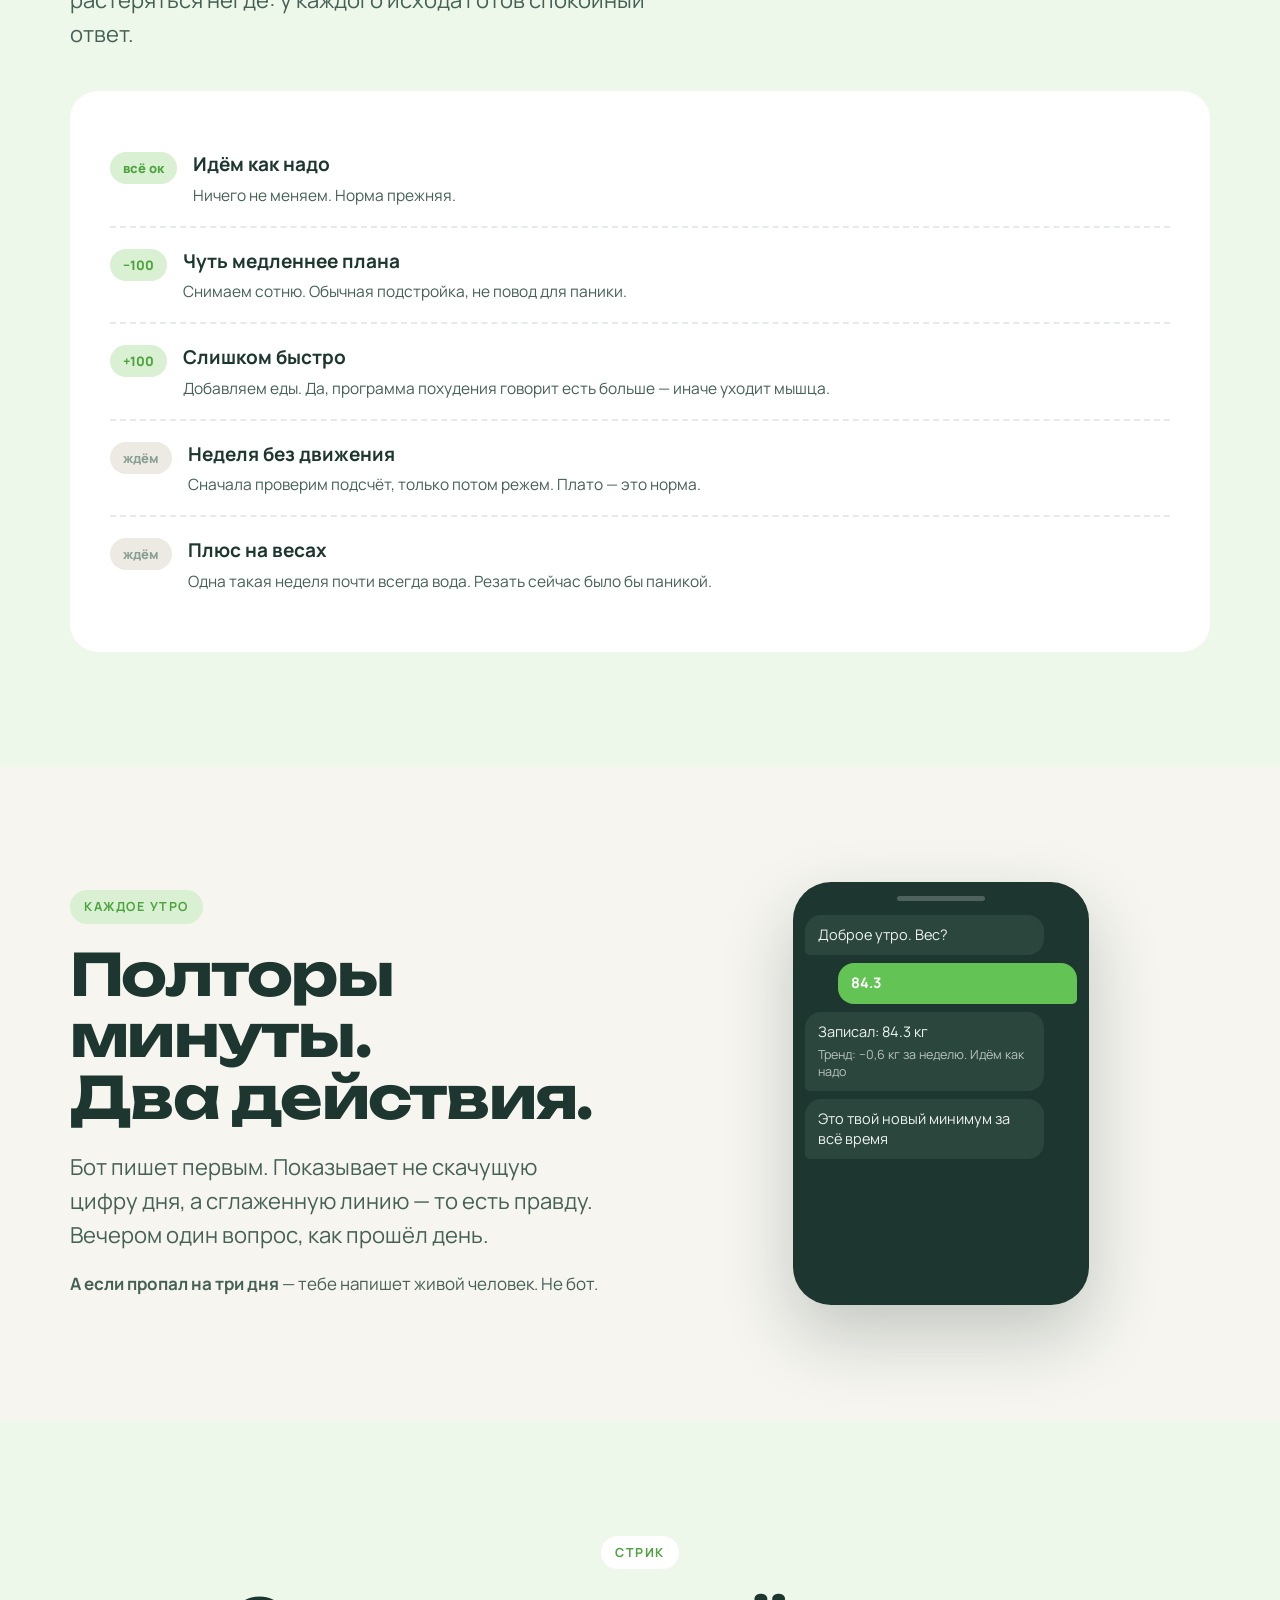
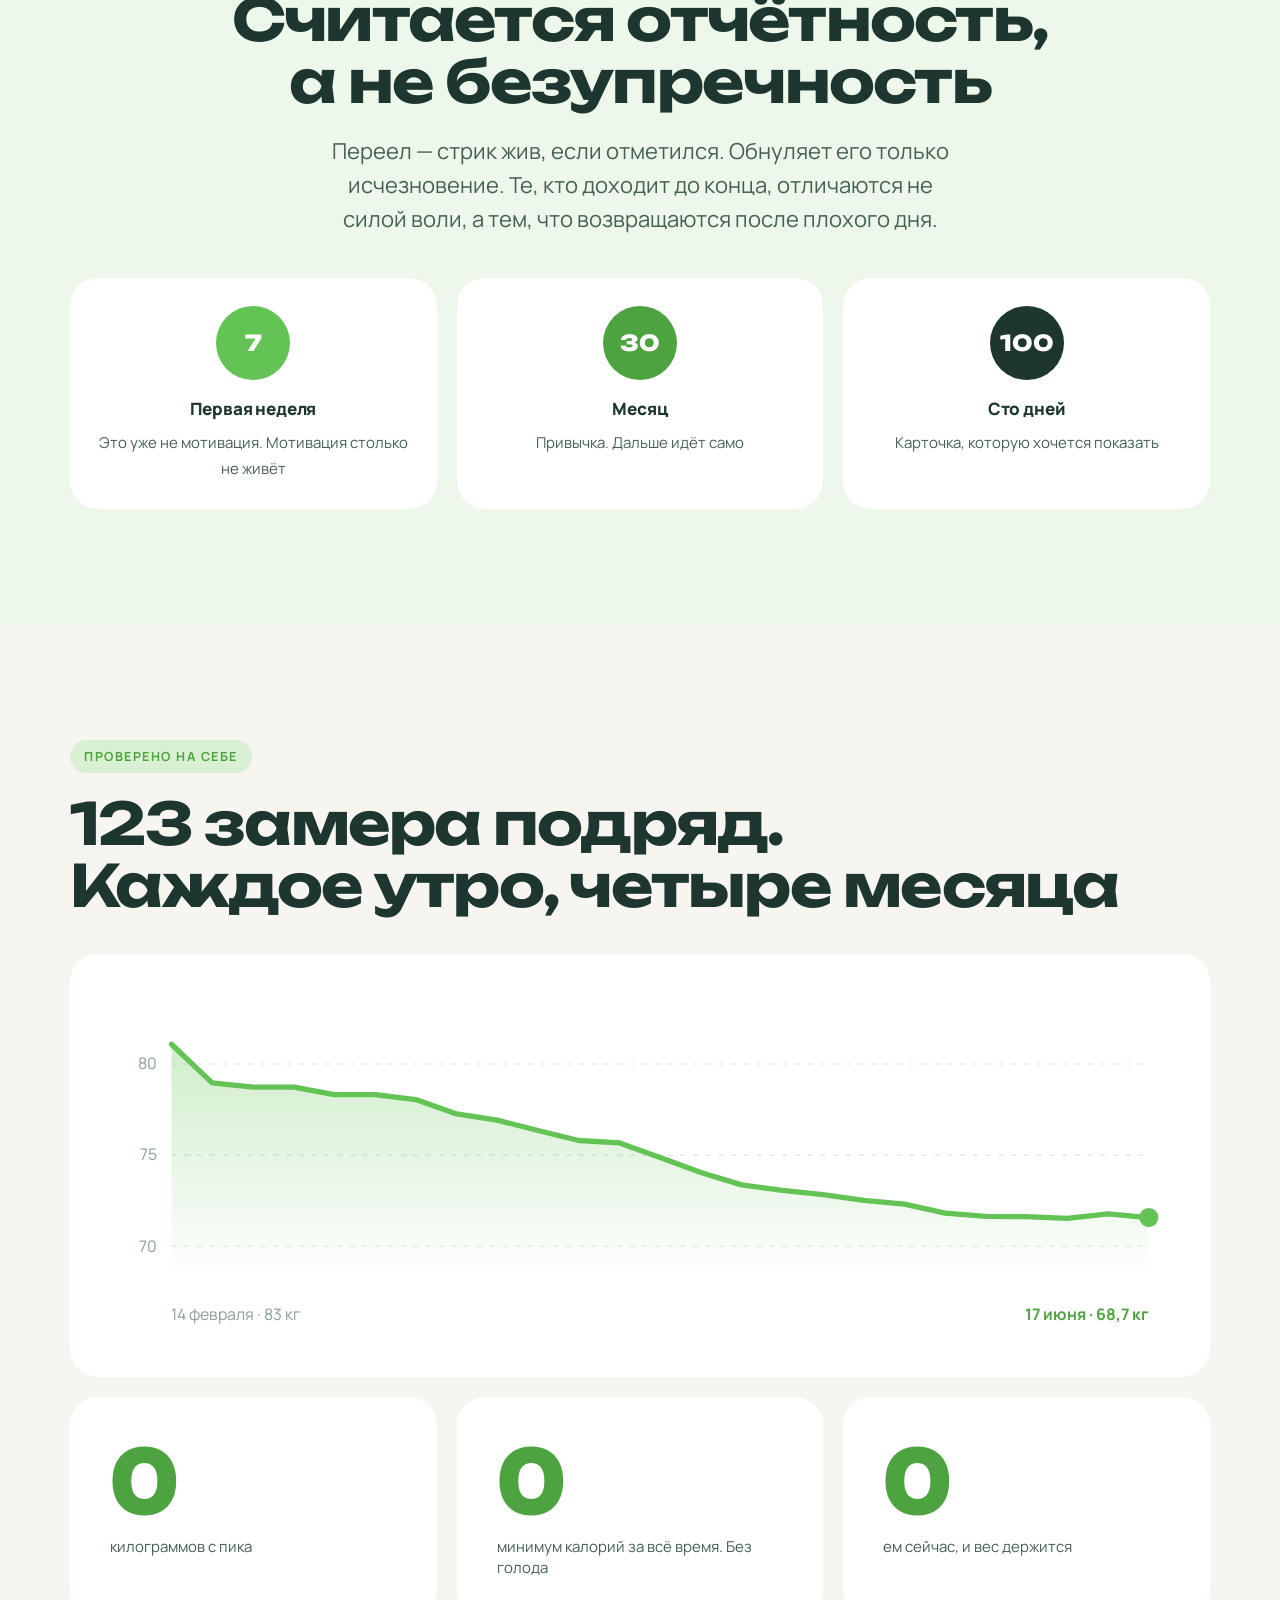
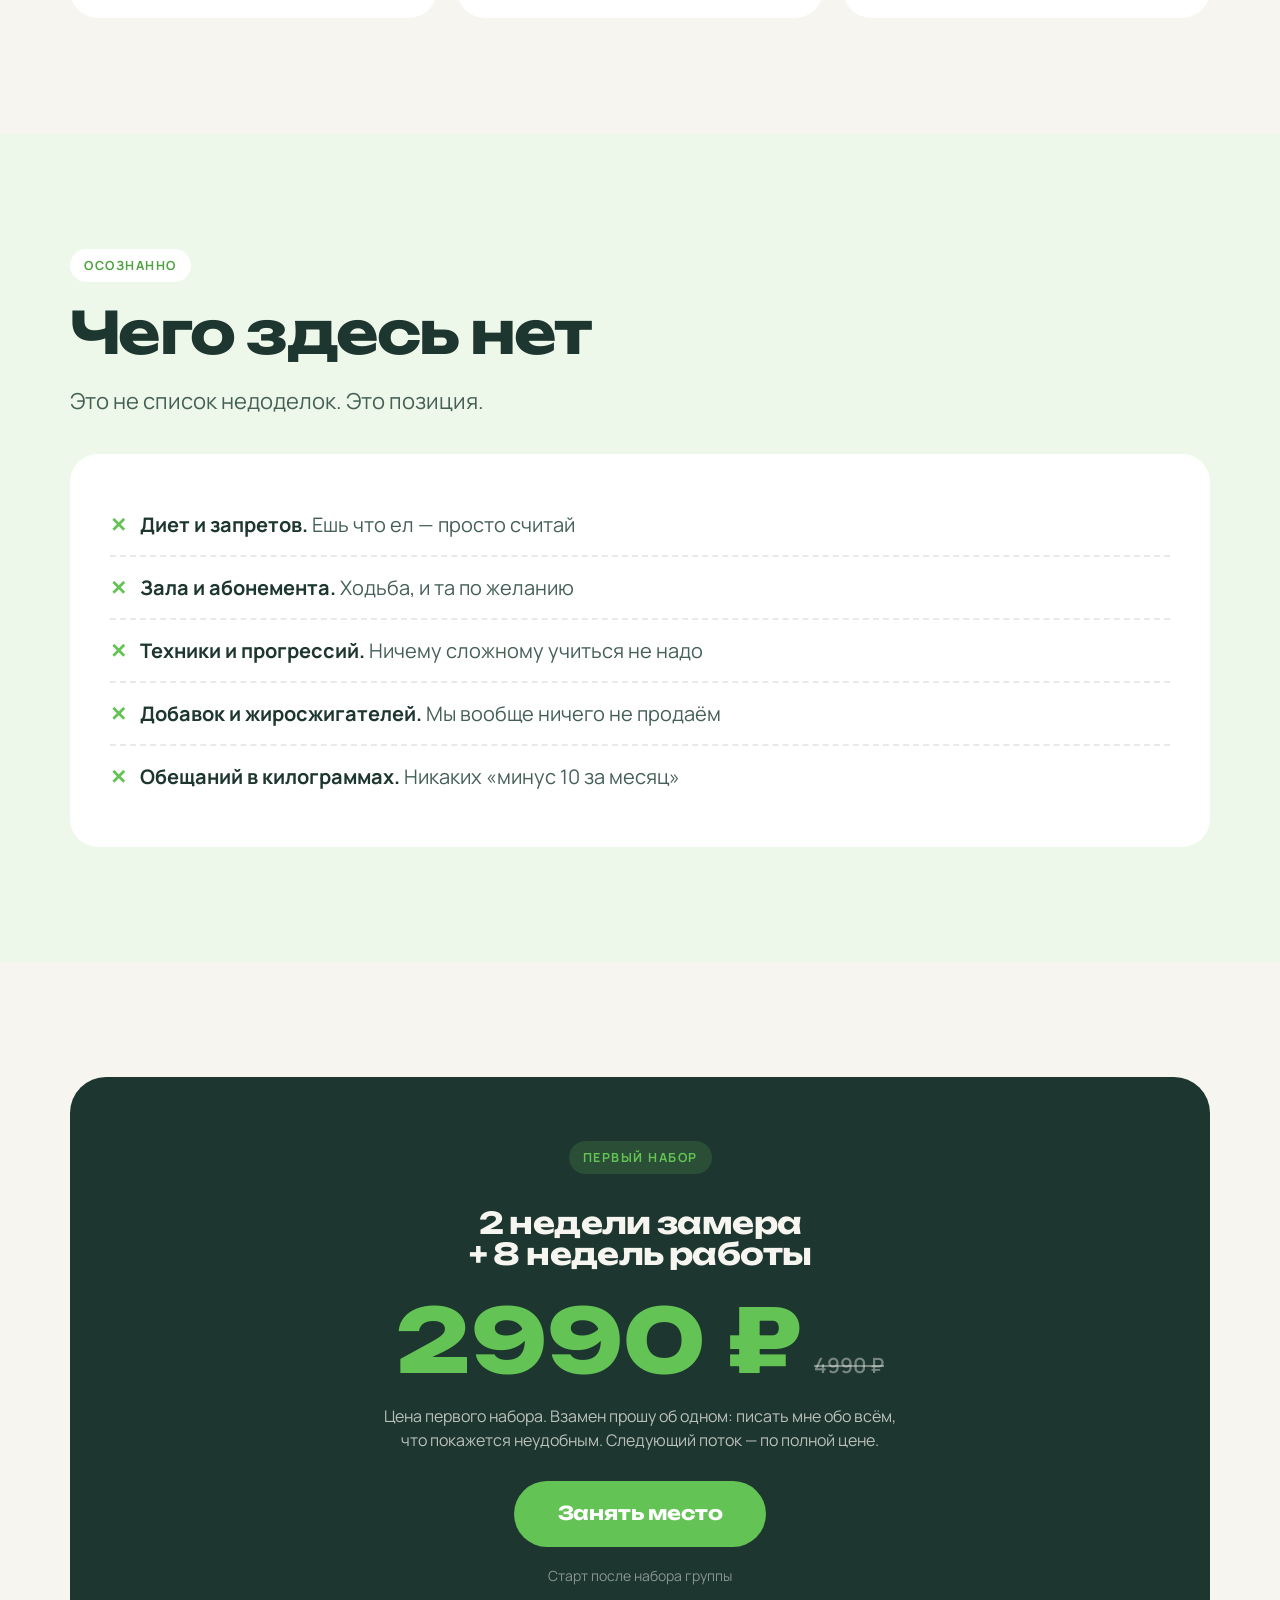
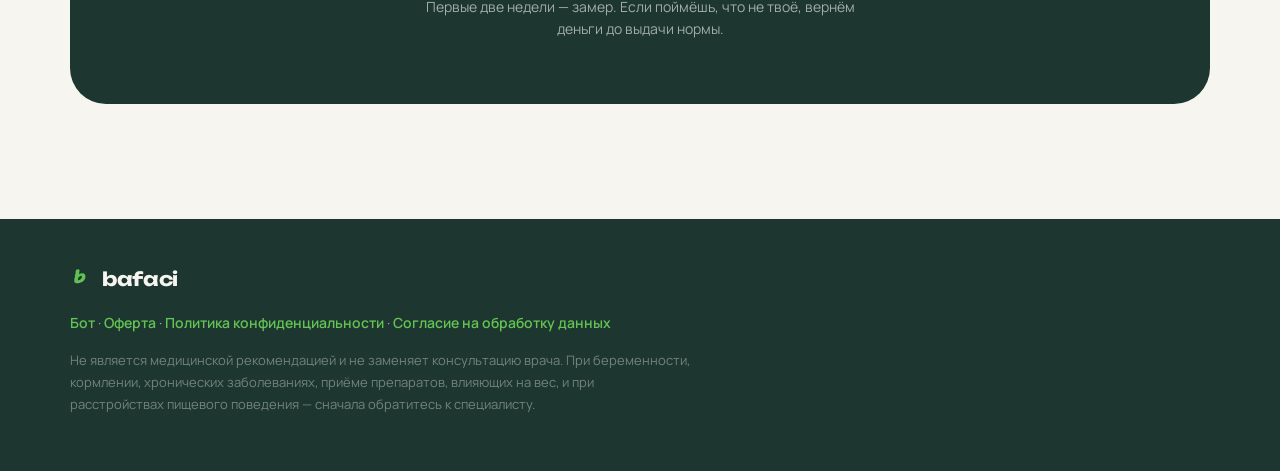
==== commit f7aebe55: "Add files via upload" ====
--- a/index.html
+++ b/index.html
@@ -382,7 +382,10 @@
 <footer>
   <div class="wrap">
     <div class="brand"><img src="logo.png" alt="" style="height:28px"> bafaci</div>
-    <a href="https://t.me/bafaci_coach_bot">Бот</a>
+    <a href="https://t.me/bafaci_coach_bot">Бот</a> ·
+    <a href="offer.html">Оферта</a> ·
+    <a href="privacy.html">Политика конфиденциальности</a> ·
+    <a href="consent.html">Согласие на обработку данных</a>
     <p class="disc">Не является медицинской рекомендацией и не заменяет консультацию врача.
       При беременности, кормлении, хронических заболеваниях, приёме препаратов, влияющих на вес,
       и при расстройствах пищевого поведения — сначала обратитесь к специалисту.</p>
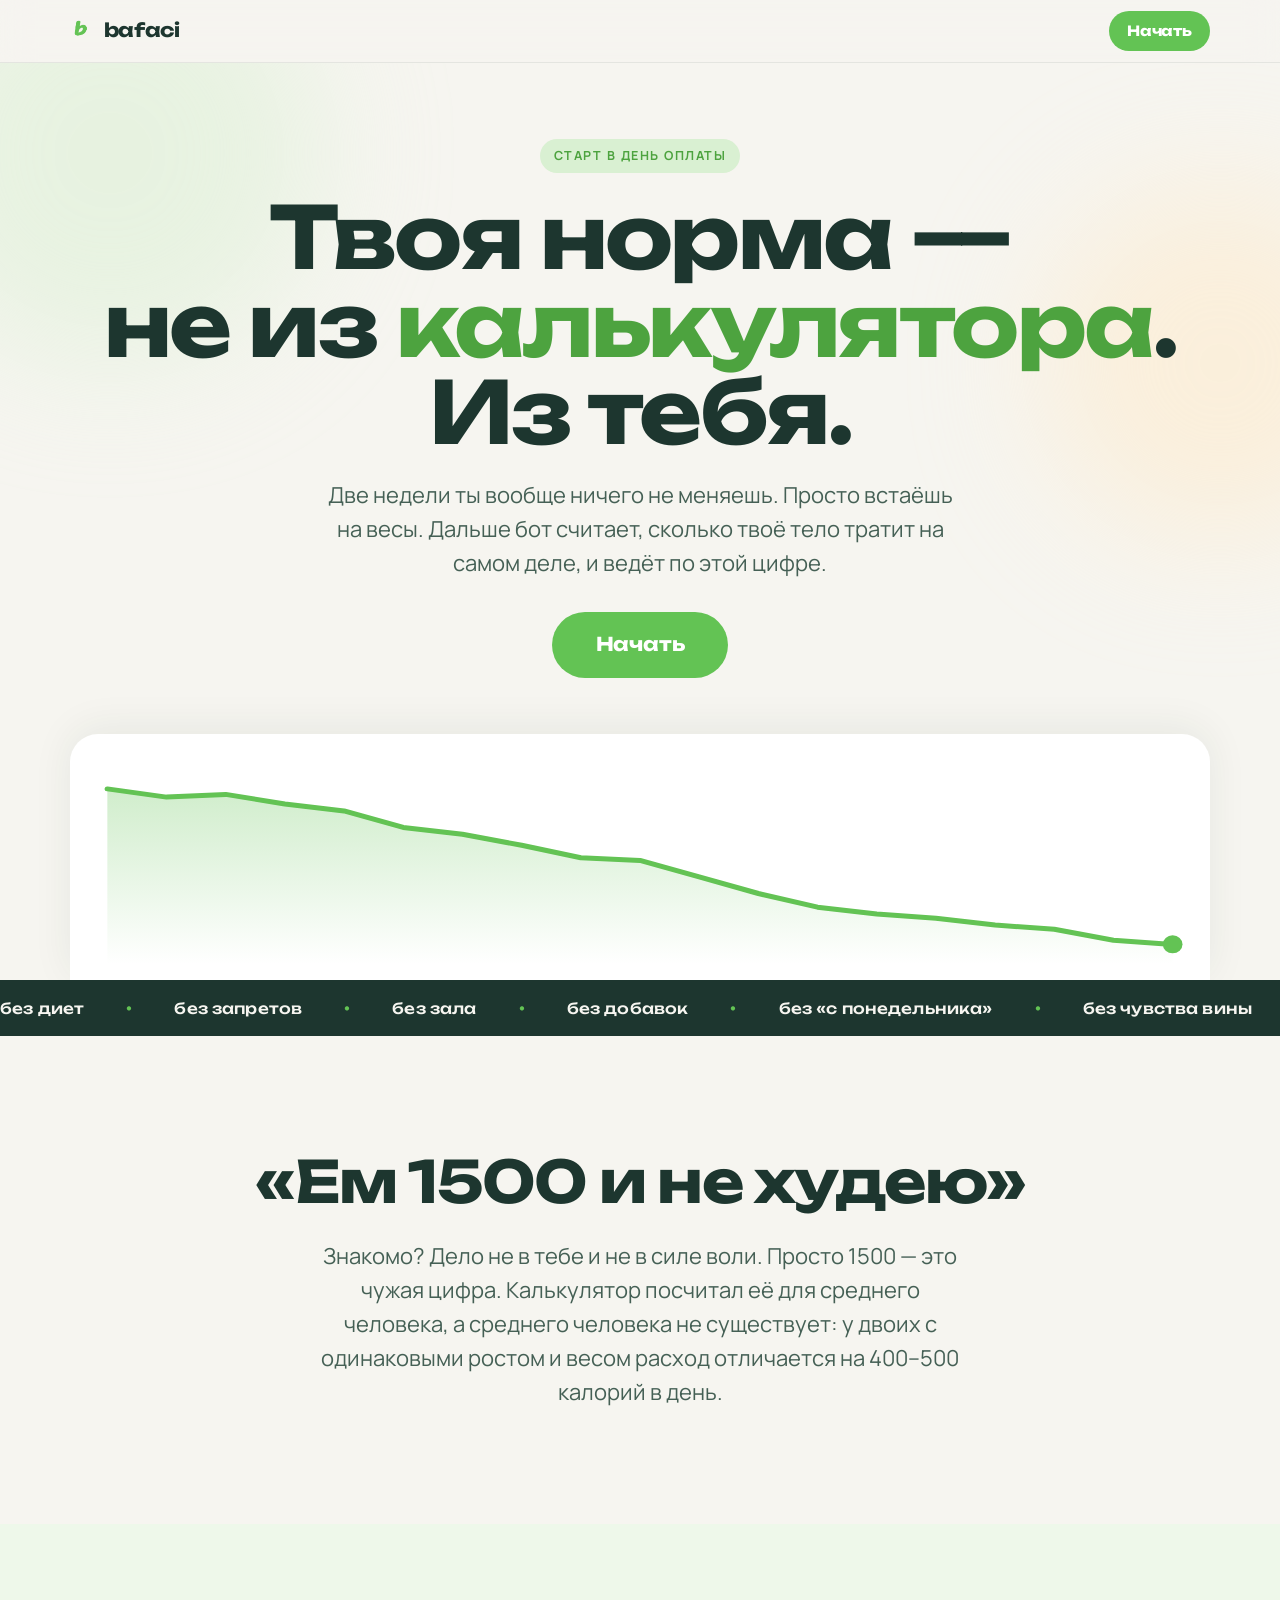
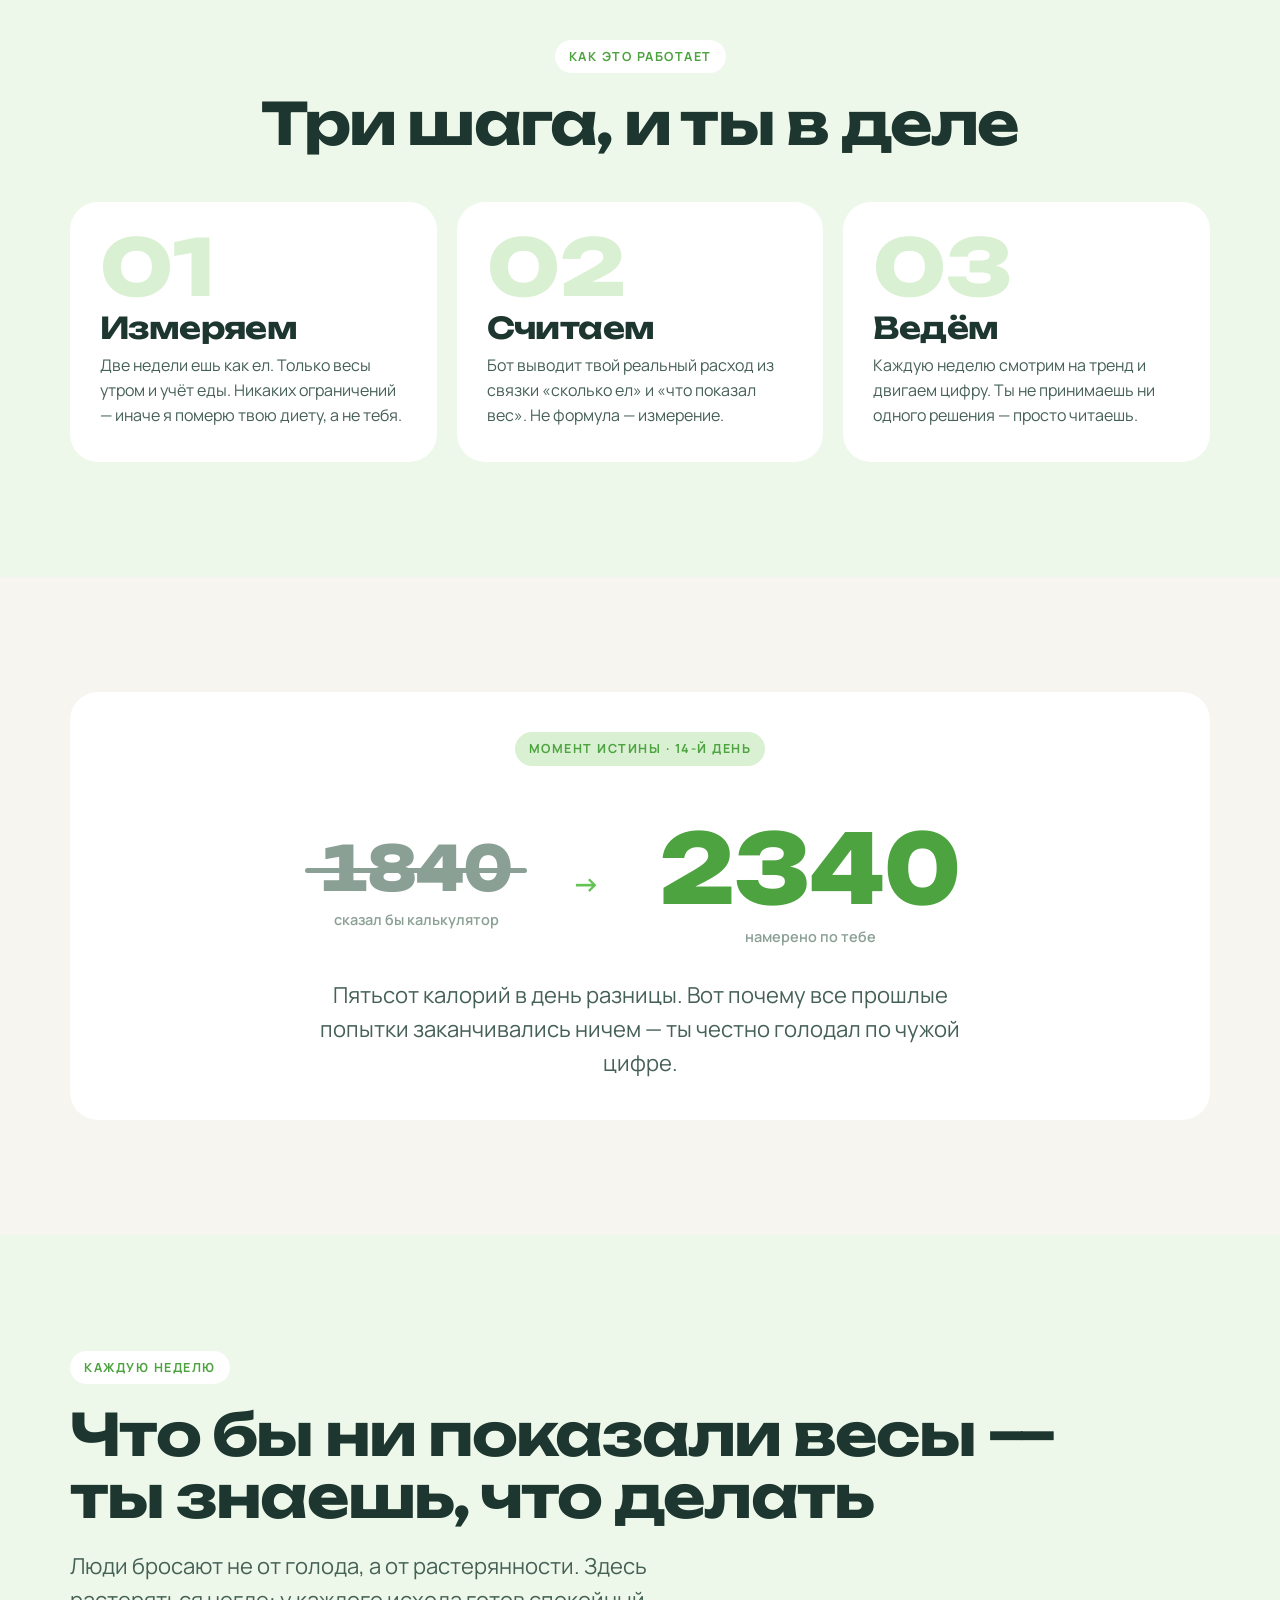
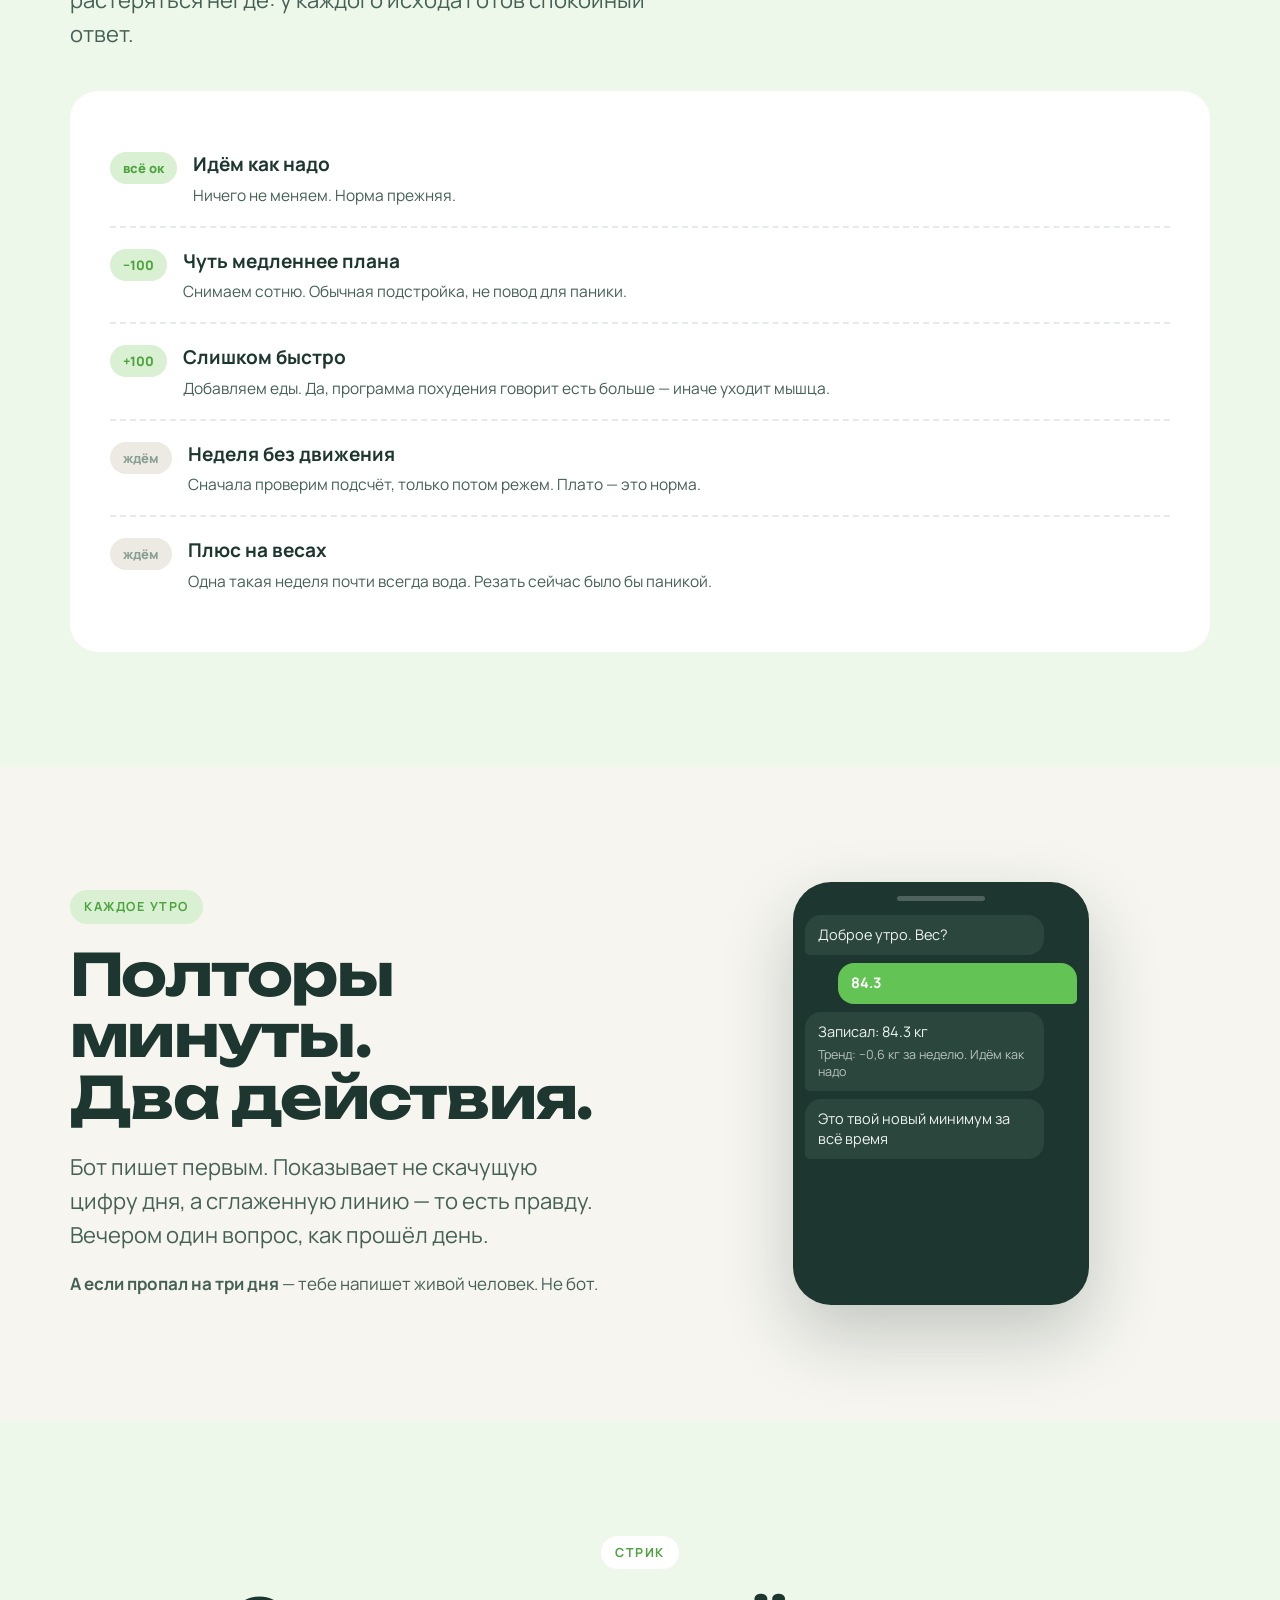
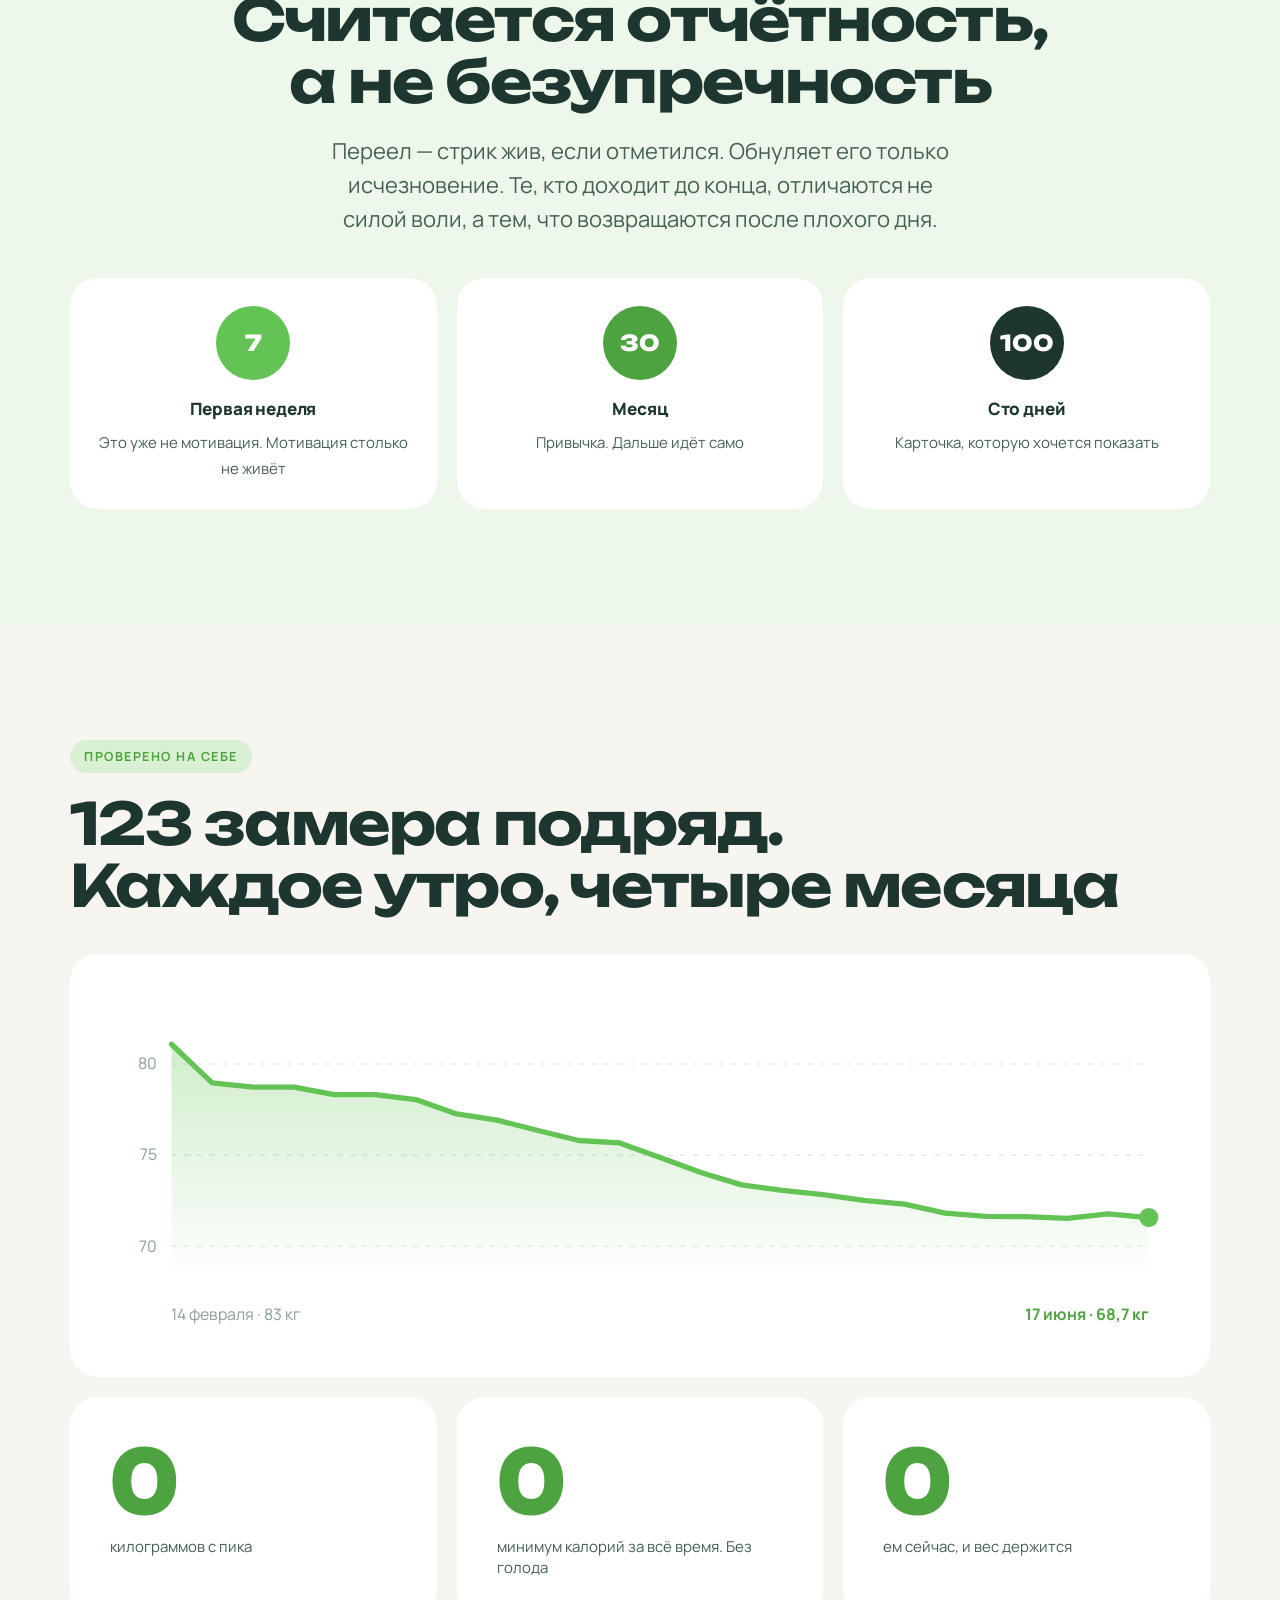
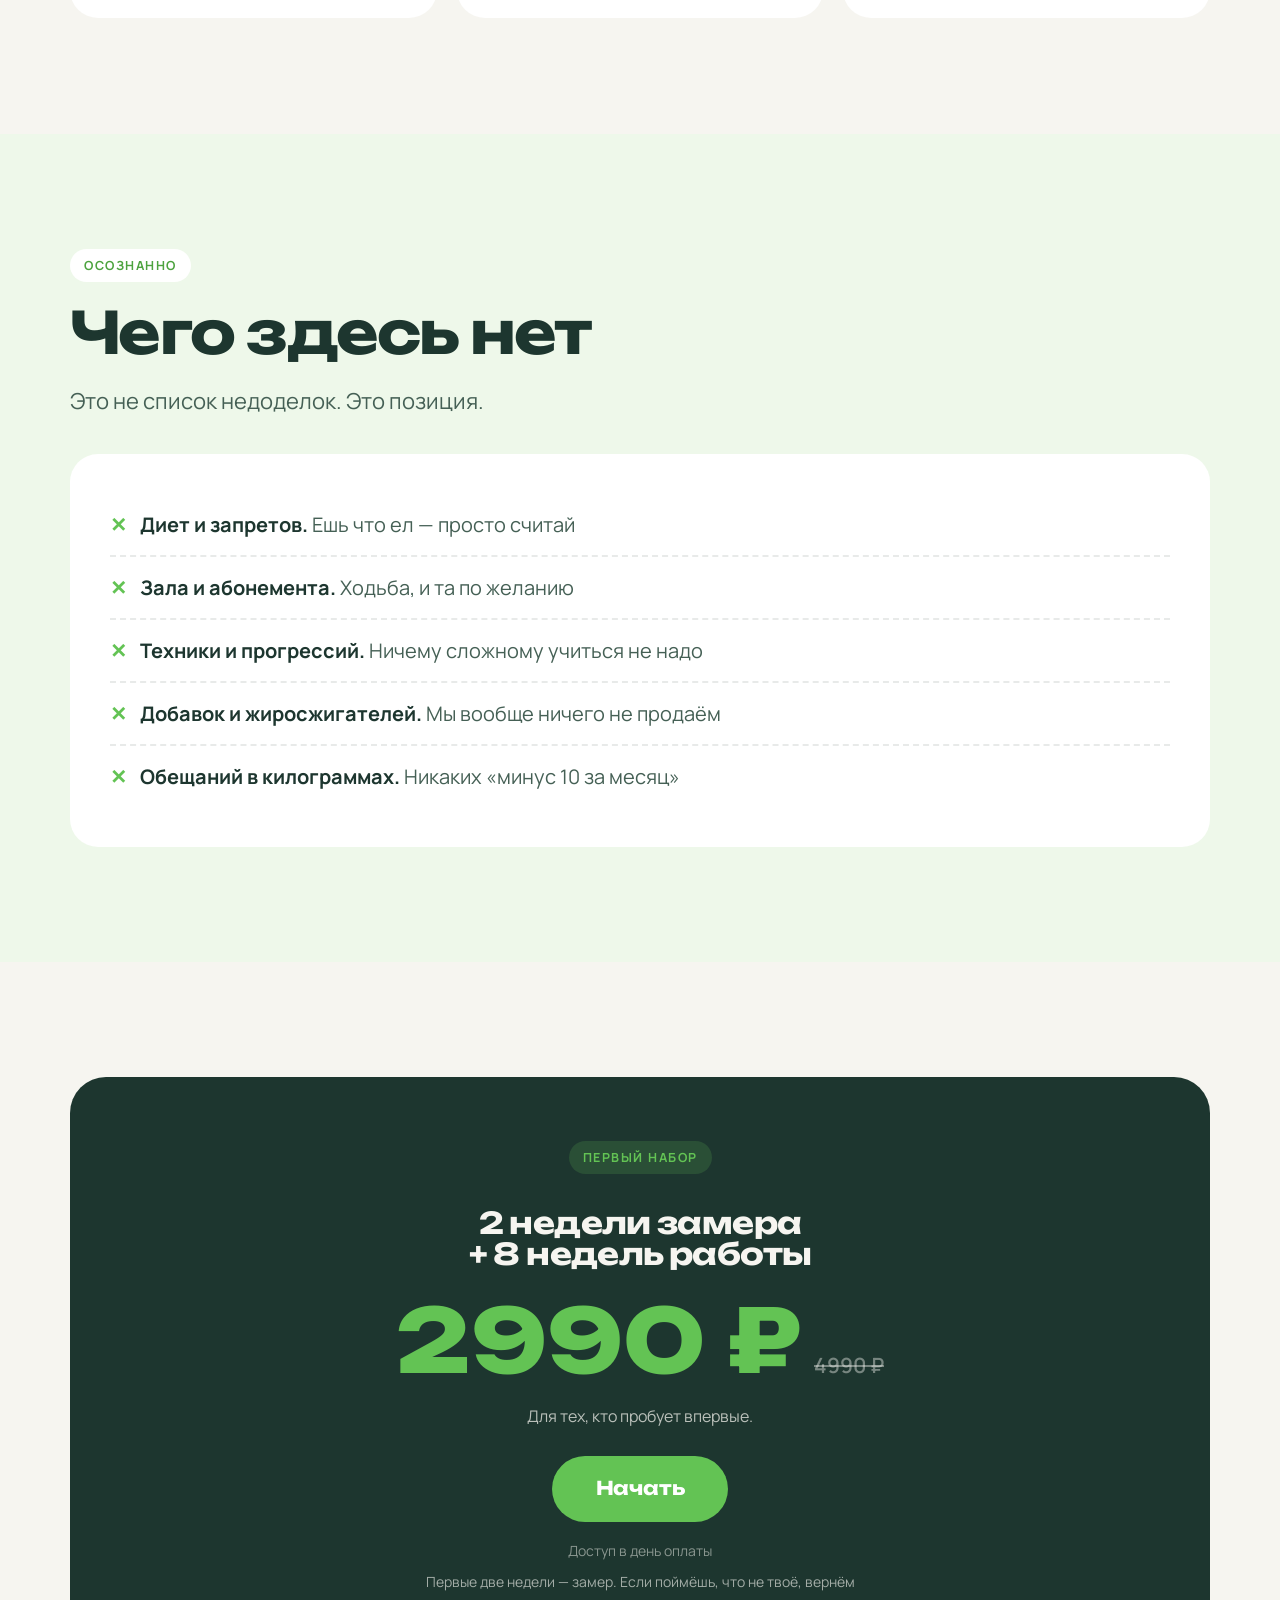
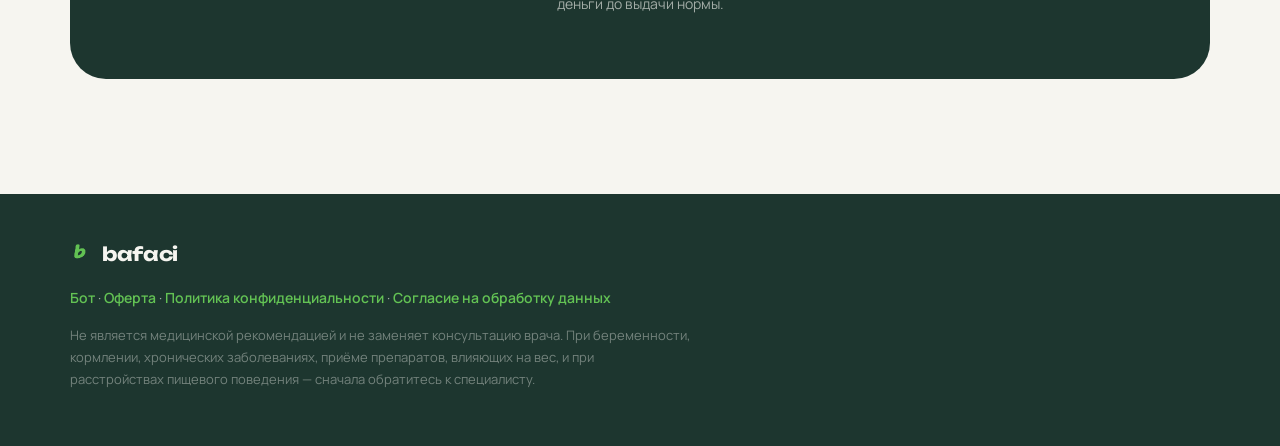
==== commit e517ac92: "Add files via upload" ====
--- a/index.html
+++ b/index.html
@@ -162,7 +162,7 @@
 <header>
   <div class="nav">
     <div class="brand"><img src="logo.png" alt=""> bafaci</div>
-    <a class="btn sm" href="#start">Занять место</a>
+    <a class="btn sm" href="#start">Начать</a>
   </div>
 </header>
 
@@ -170,11 +170,11 @@
 <section class="hero">
   <div class="blob a"></div><div class="blob b"></div>
   <div class="wrap">
-    <div class="eyebrow rv">Набор открыт</div>
+    <div class="eyebrow rv">Старт в день оплаты</div>
     <h1 class="rv d1">Твоя норма —<br>не из <span class="g">калькулятора</span>.<br>Из тебя.</h1>
     <p class="lead rv d2">Две недели ты вообще ничего не меняешь. Просто встаёшь на весы.
       Дальше бот считает, сколько твоё тело тратит на самом деле, и ведёт по этой цифре.</p>
-    <a class="btn big rv d3" href="#start">Хочу в поток</a>
+    <a class="btn big rv d3" href="#start">Начать</a>
 
     <div class="herochart rv d4">
       <svg id="hchart" viewBox="0 0 1000 220" preserveAspectRatio="none" style="height:clamp(140px,20vw,220px)">
@@ -368,11 +368,10 @@
       <h3 style="color:var(--paper);margin:14px 0 26px">2 недели замера<br>+ 8 недель работы</h3>
       <div class="price">2990 ₽<span class="oldp">4990 ₽</span></div>
       <p style="max-width:520px;margin:20px auto 0;font-size:16px;color:rgba(246,245,240,.72)">
-        Цена первого набора. Взамен прошу об одном: писать мне обо всём,
-        что покажется неудобным. Следующий поток — по полной цене.</p>
-      <a class="btn big" href="https://t.me/bafaci_coach_bot">Занять место</a>
+        Для тех, кто пробует впервые.</p>
+      <a class="btn big" href="https://t.me/bafaci_coach_bot">Начать</a>
       <p style="margin-top:18px;font-size:14px;color:rgba(246,245,240,.5)">
-        Старт после набора группы</p>
+        Доступ в день оплаты</p>
       <p style="margin-top:10px;font-size:14px;color:rgba(246,245,240,.62);max-width:460px;margin-left:auto;margin-right:auto">
         Первые две недели — замер. Если поймёшь, что не твоё, вернём деньги до выдачи нормы.</p>
     </div>
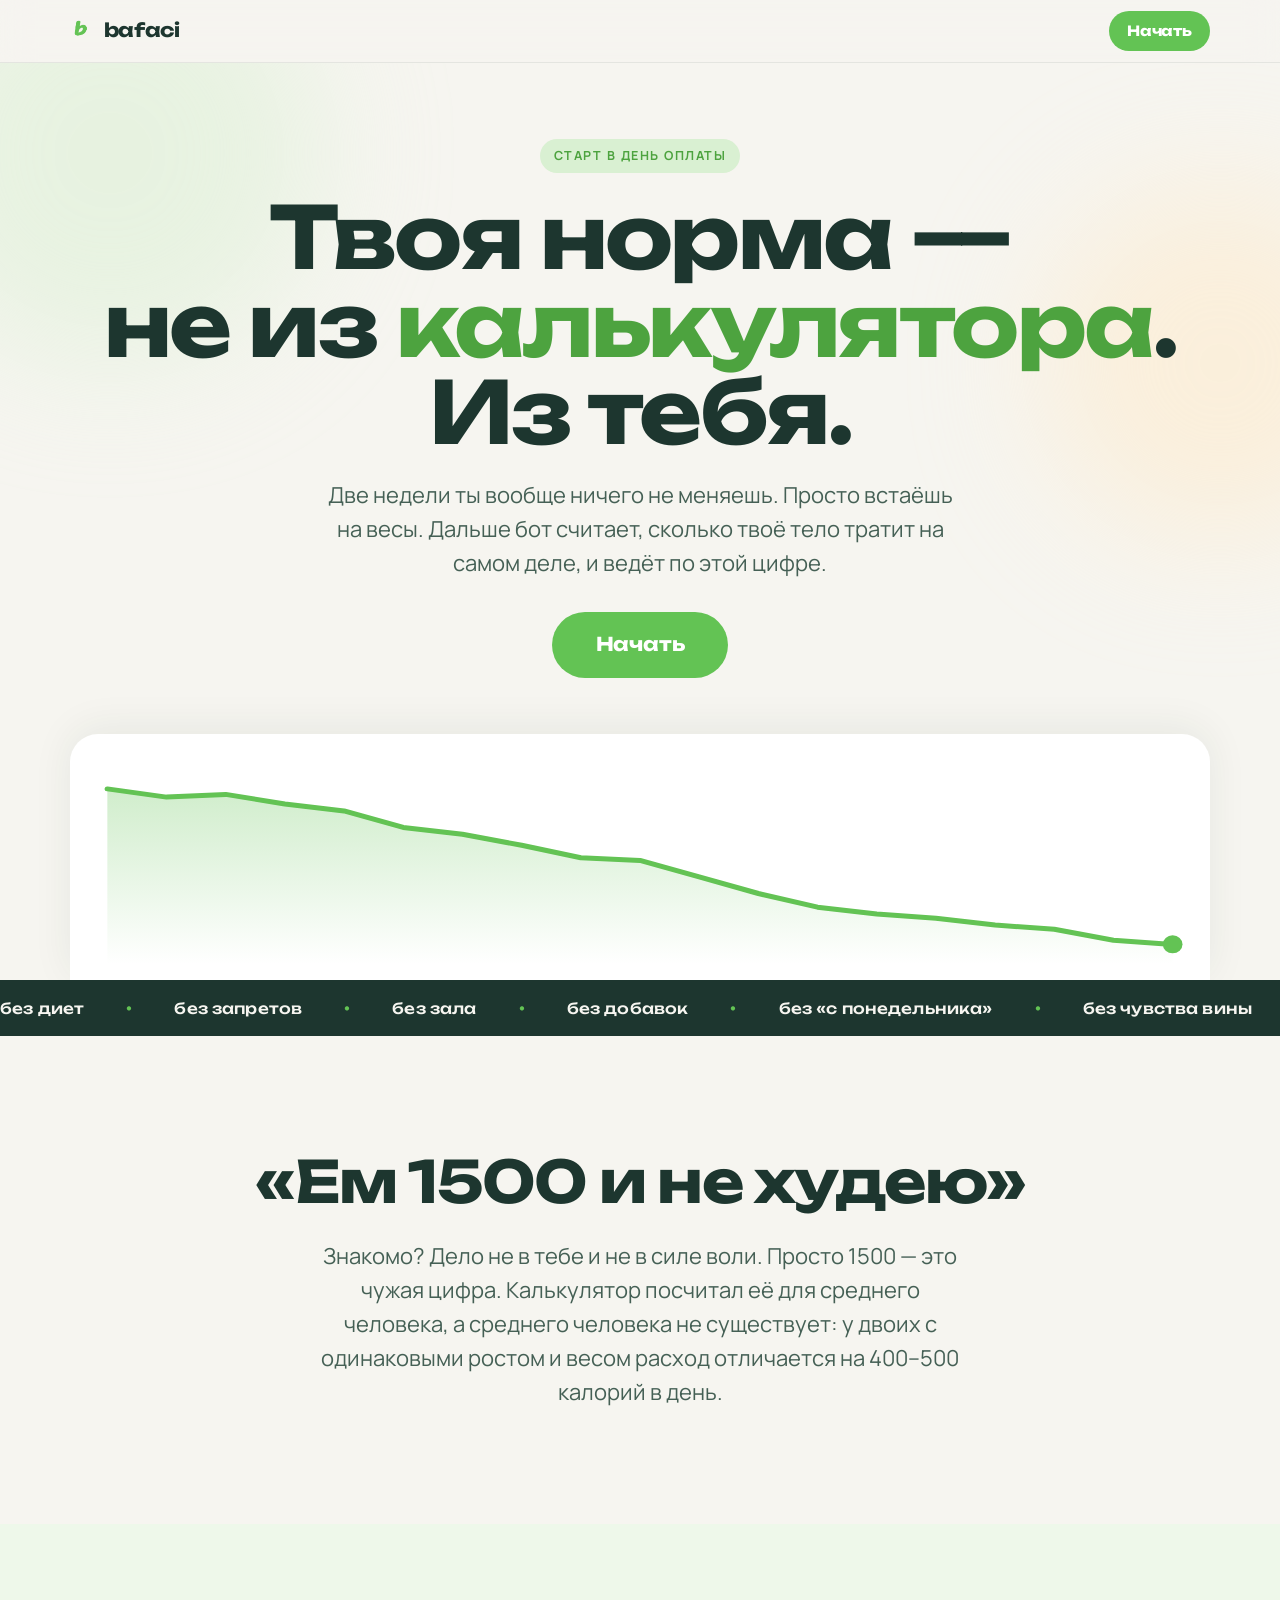
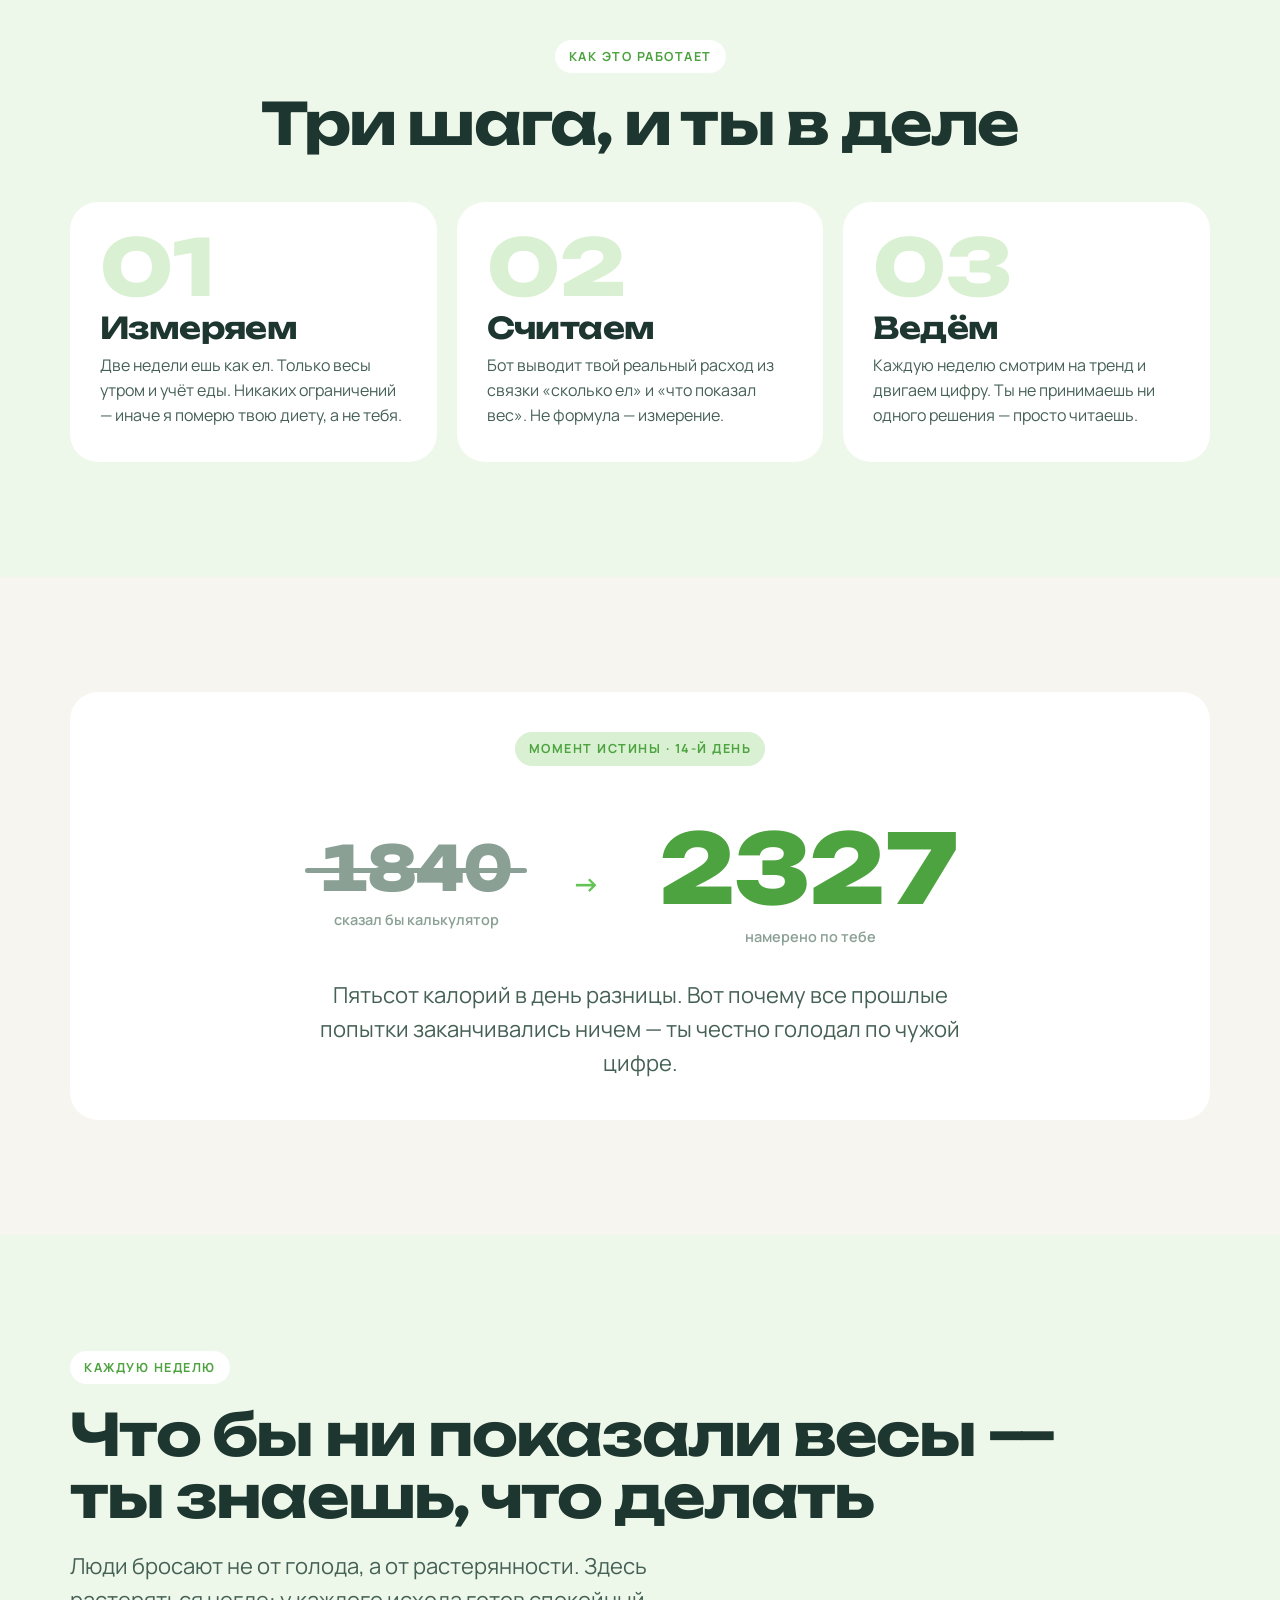
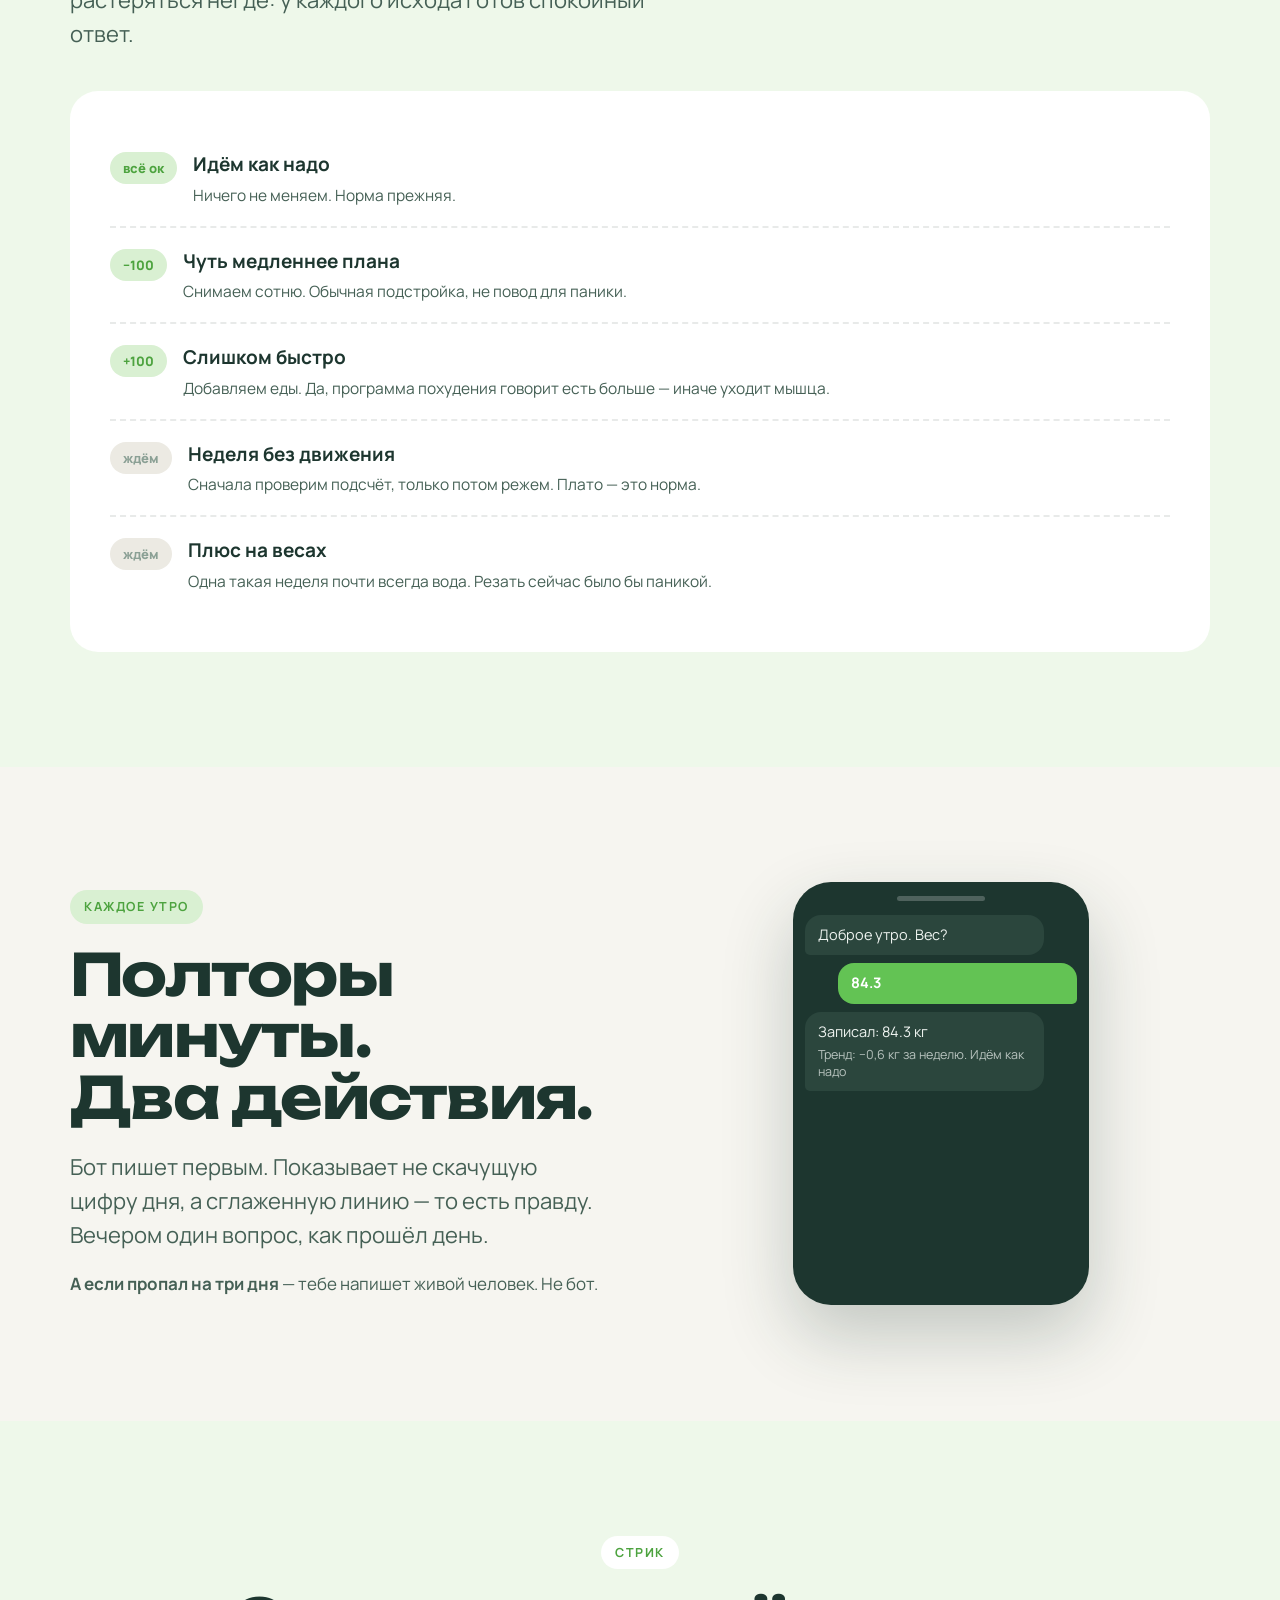
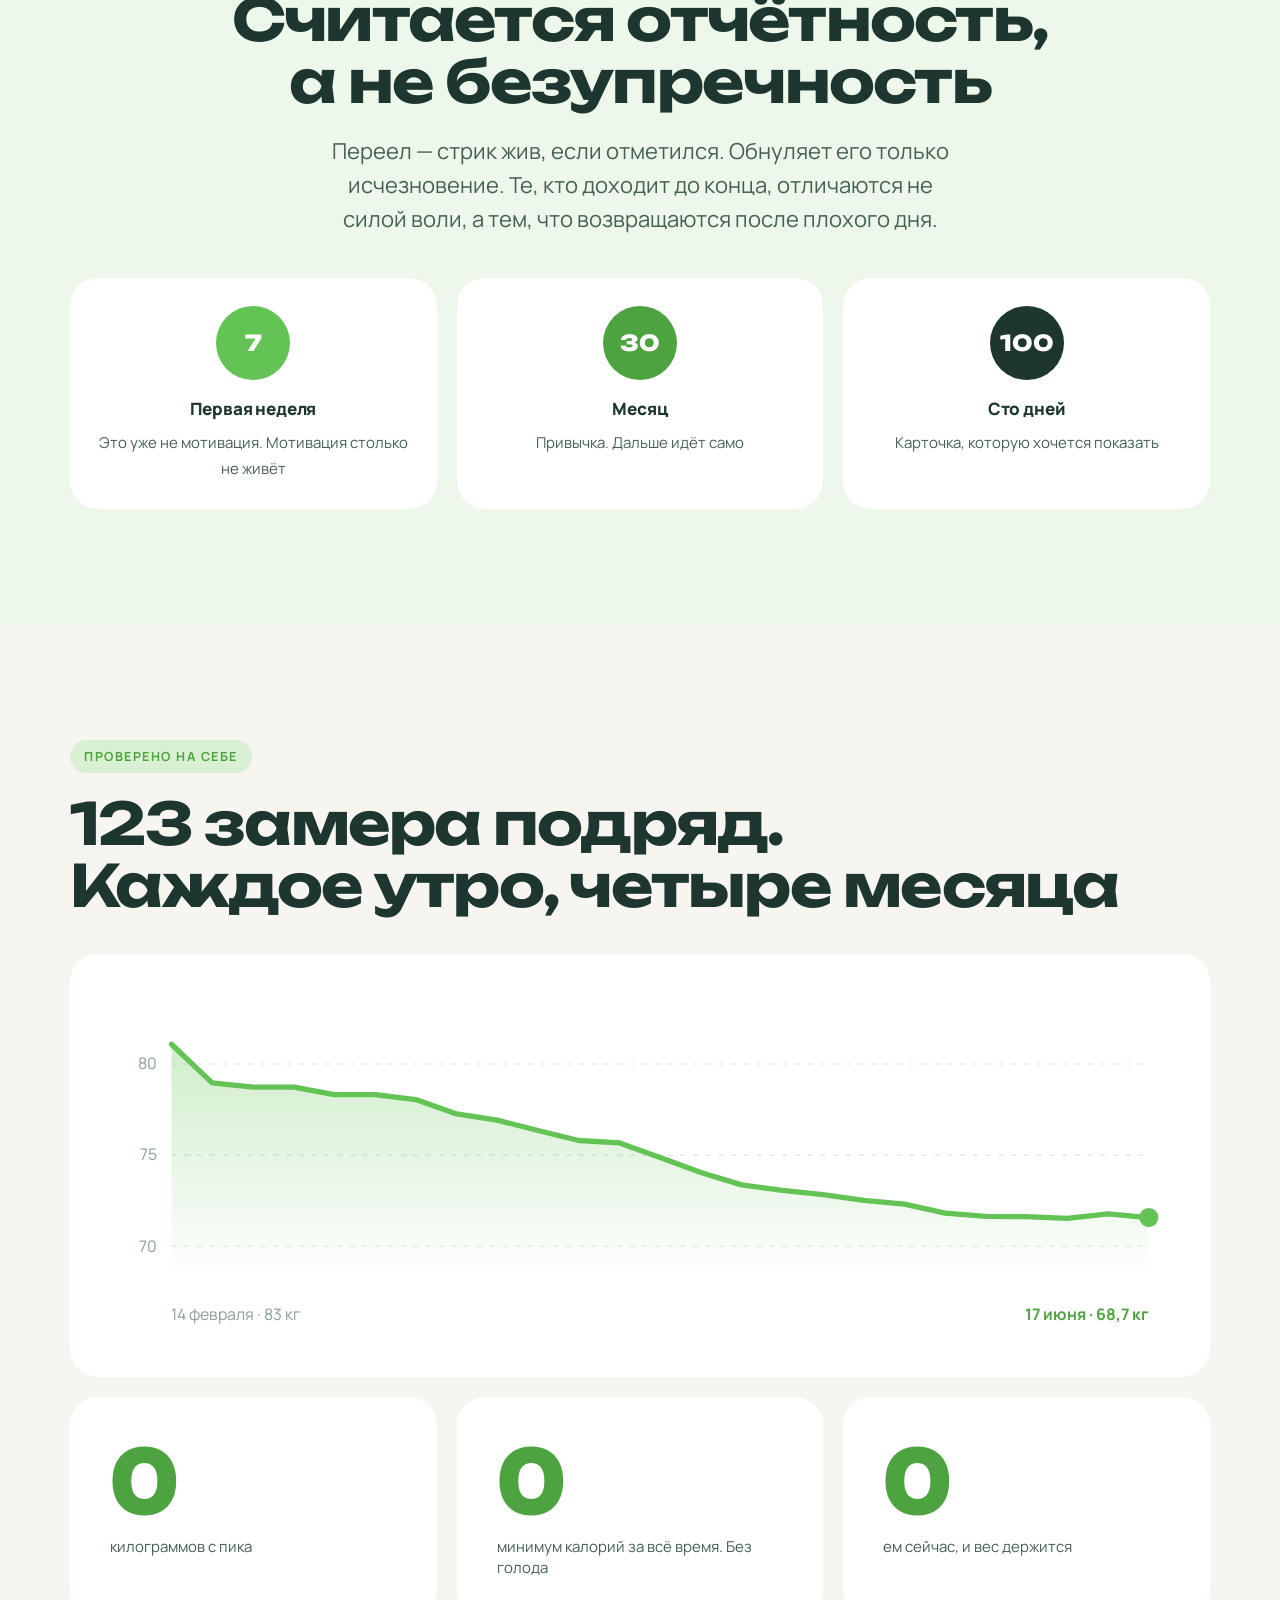
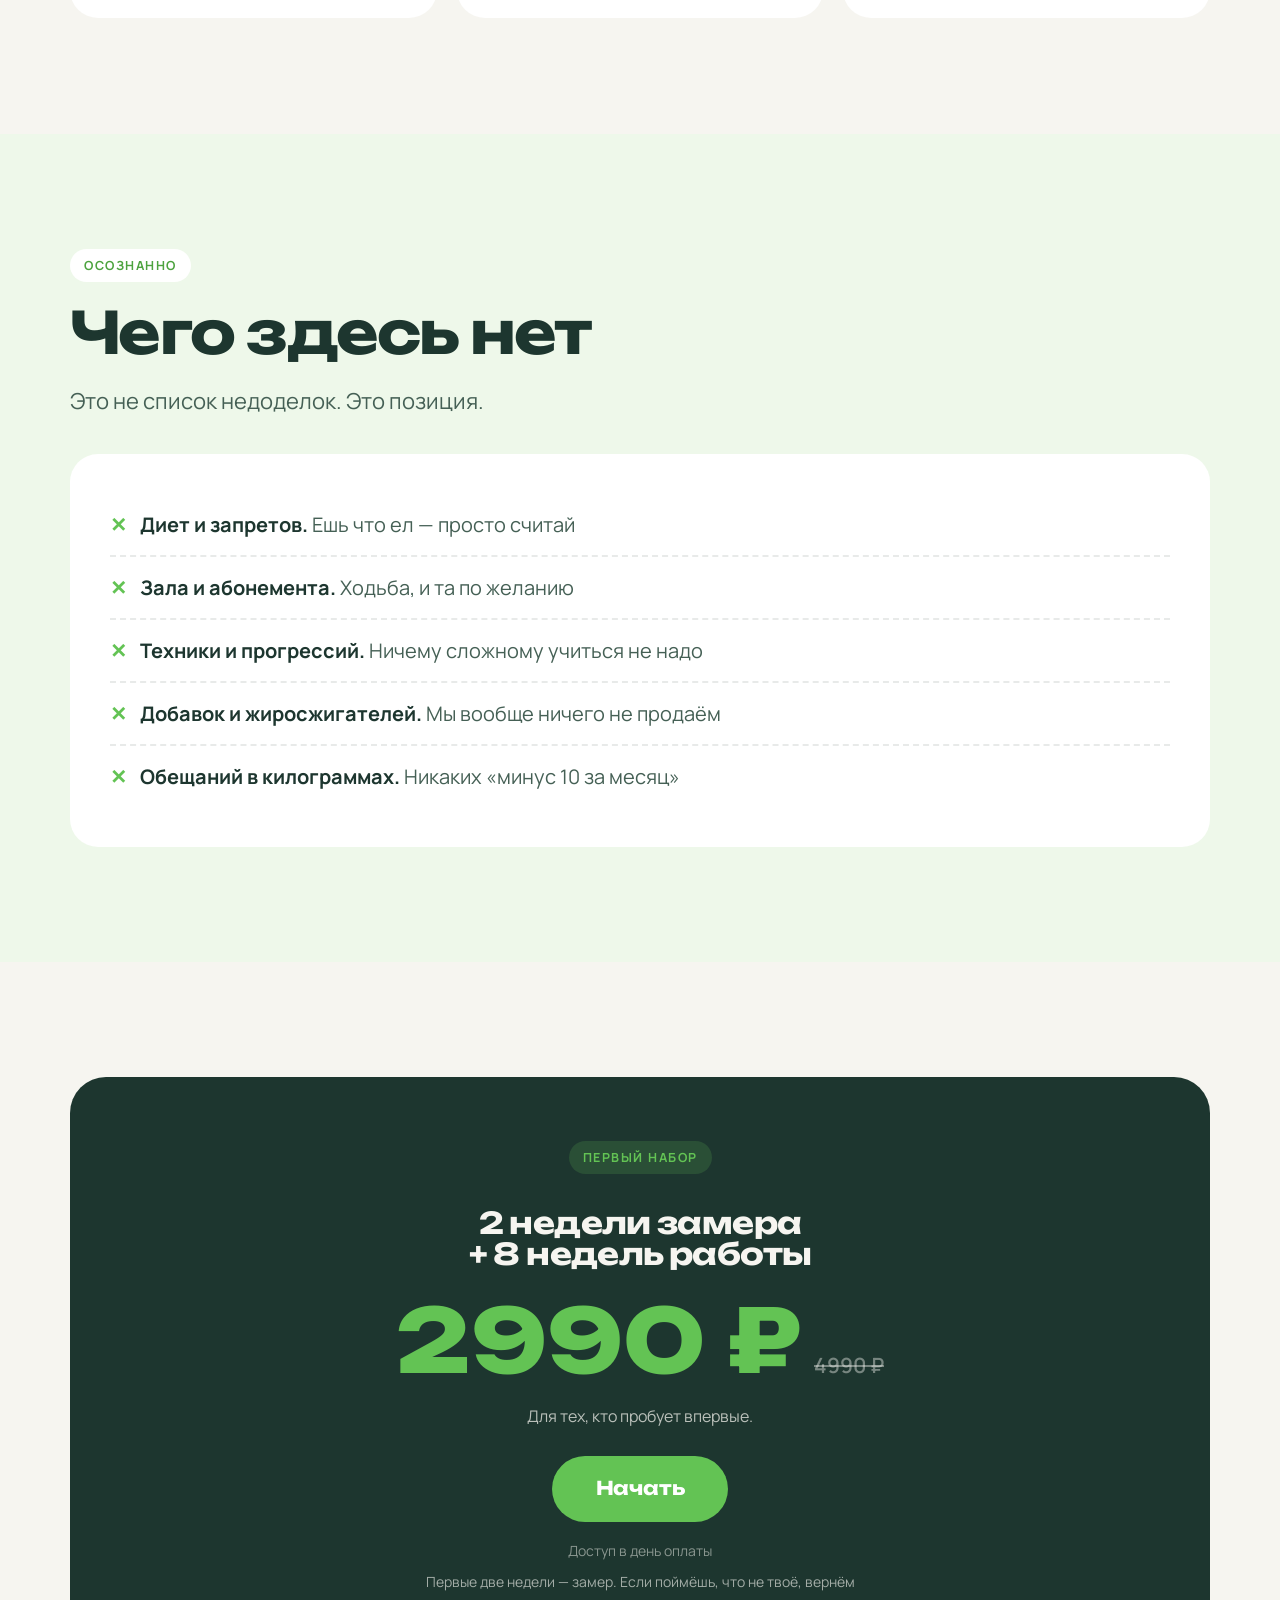
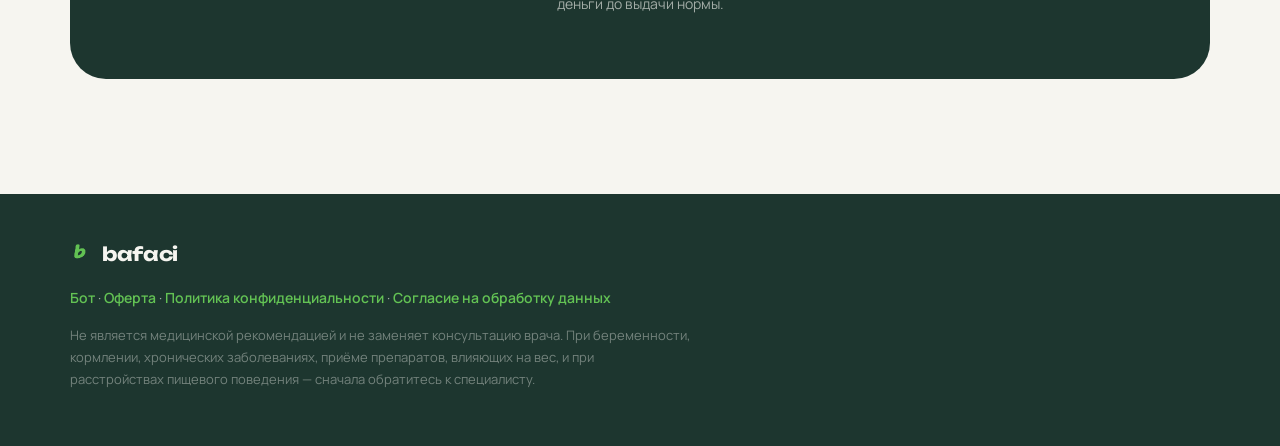
==== commit 17009bfc: "Add files via upload" ====
--- a/index.html
+++ b/index.html
@@ -369,7 +369,7 @@
       <div class="price">2990 ₽<span class="oldp">4990 ₽</span></div>
       <p style="max-width:520px;margin:20px auto 0;font-size:16px;color:rgba(246,245,240,.72)">
         Для тех, кто пробует впервые.</p>
-      <a class="btn big" href="https://t.me/bafaci_coach_bot">Начать</a>
+      <a class="btn big" href="https://t.me/bafaci_coach_bot?start=sait">Начать</a>
       <p style="margin-top:18px;font-size:14px;color:rgba(246,245,240,.5)">
         Доступ в день оплаты</p>
       <p style="margin-top:10px;font-size:14px;color:rgba(246,245,240,.62);max-width:460px;margin-left:auto;margin-right:auto">
@@ -381,7 +381,7 @@
 <footer>
   <div class="wrap">
     <div class="brand"><img src="logo.png" alt="" style="height:28px"> bafaci</div>
-    <a href="https://t.me/bafaci_coach_bot">Бот</a> ·
+    <a href="https://t.me/bafaci_coach_bot?start=futer">Бот</a> ·
     <a href="offer.html">Оферта</a> ·
     <a href="privacy.html">Политика конфиденциальности</a> ·
     <a href="consent.html">Согласие на обработку данных</a>
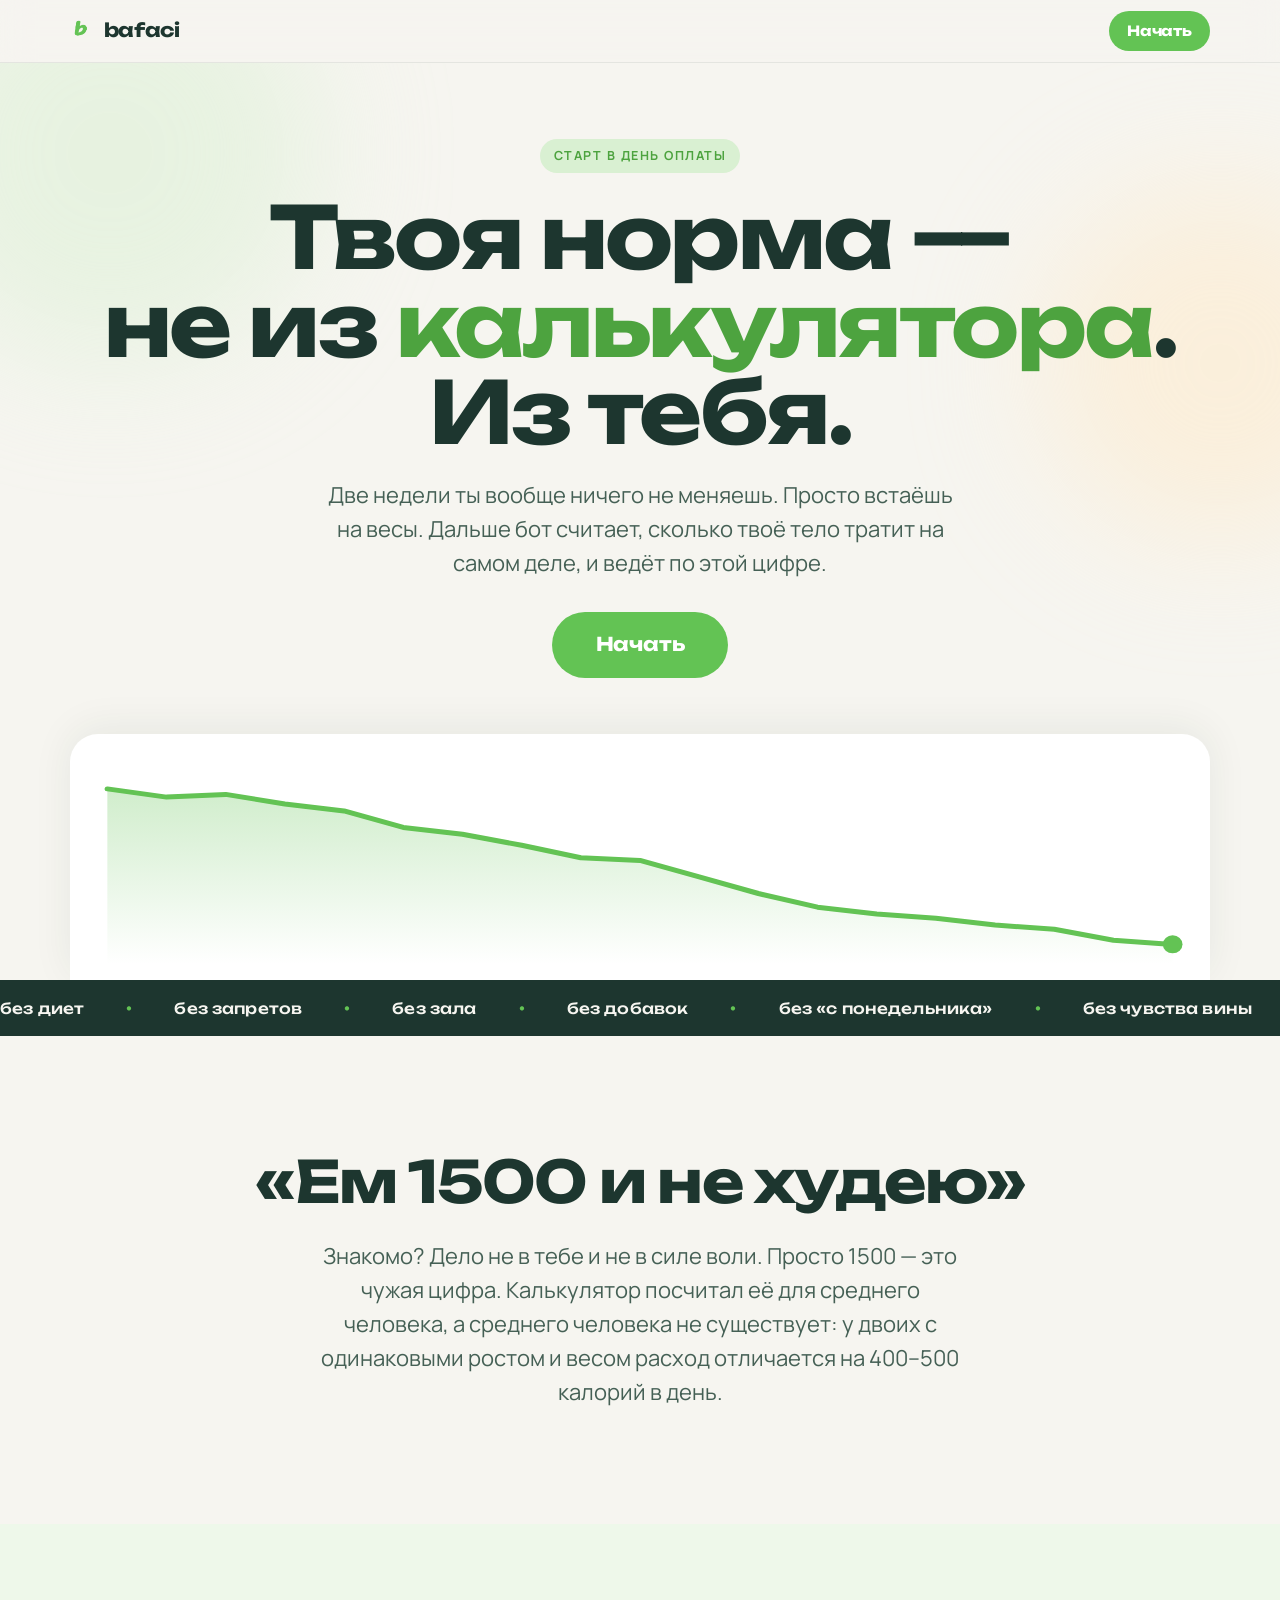
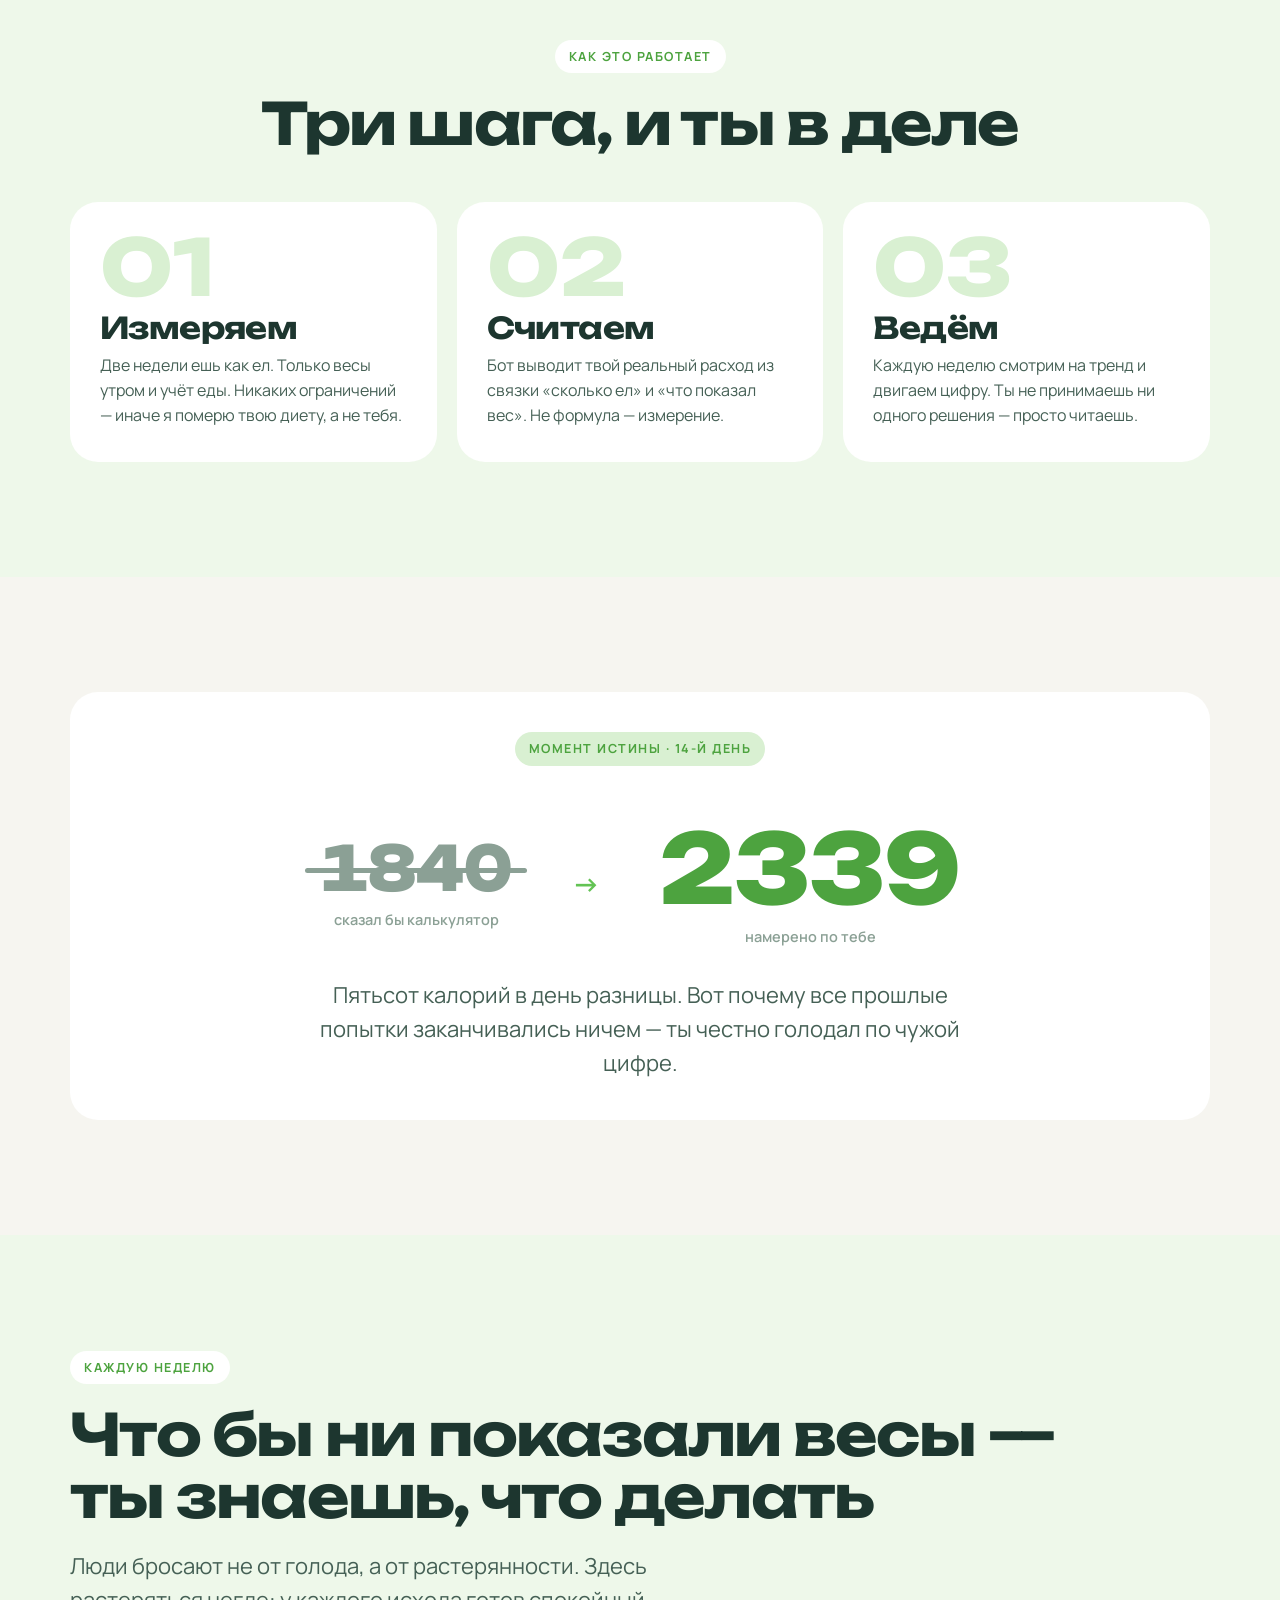
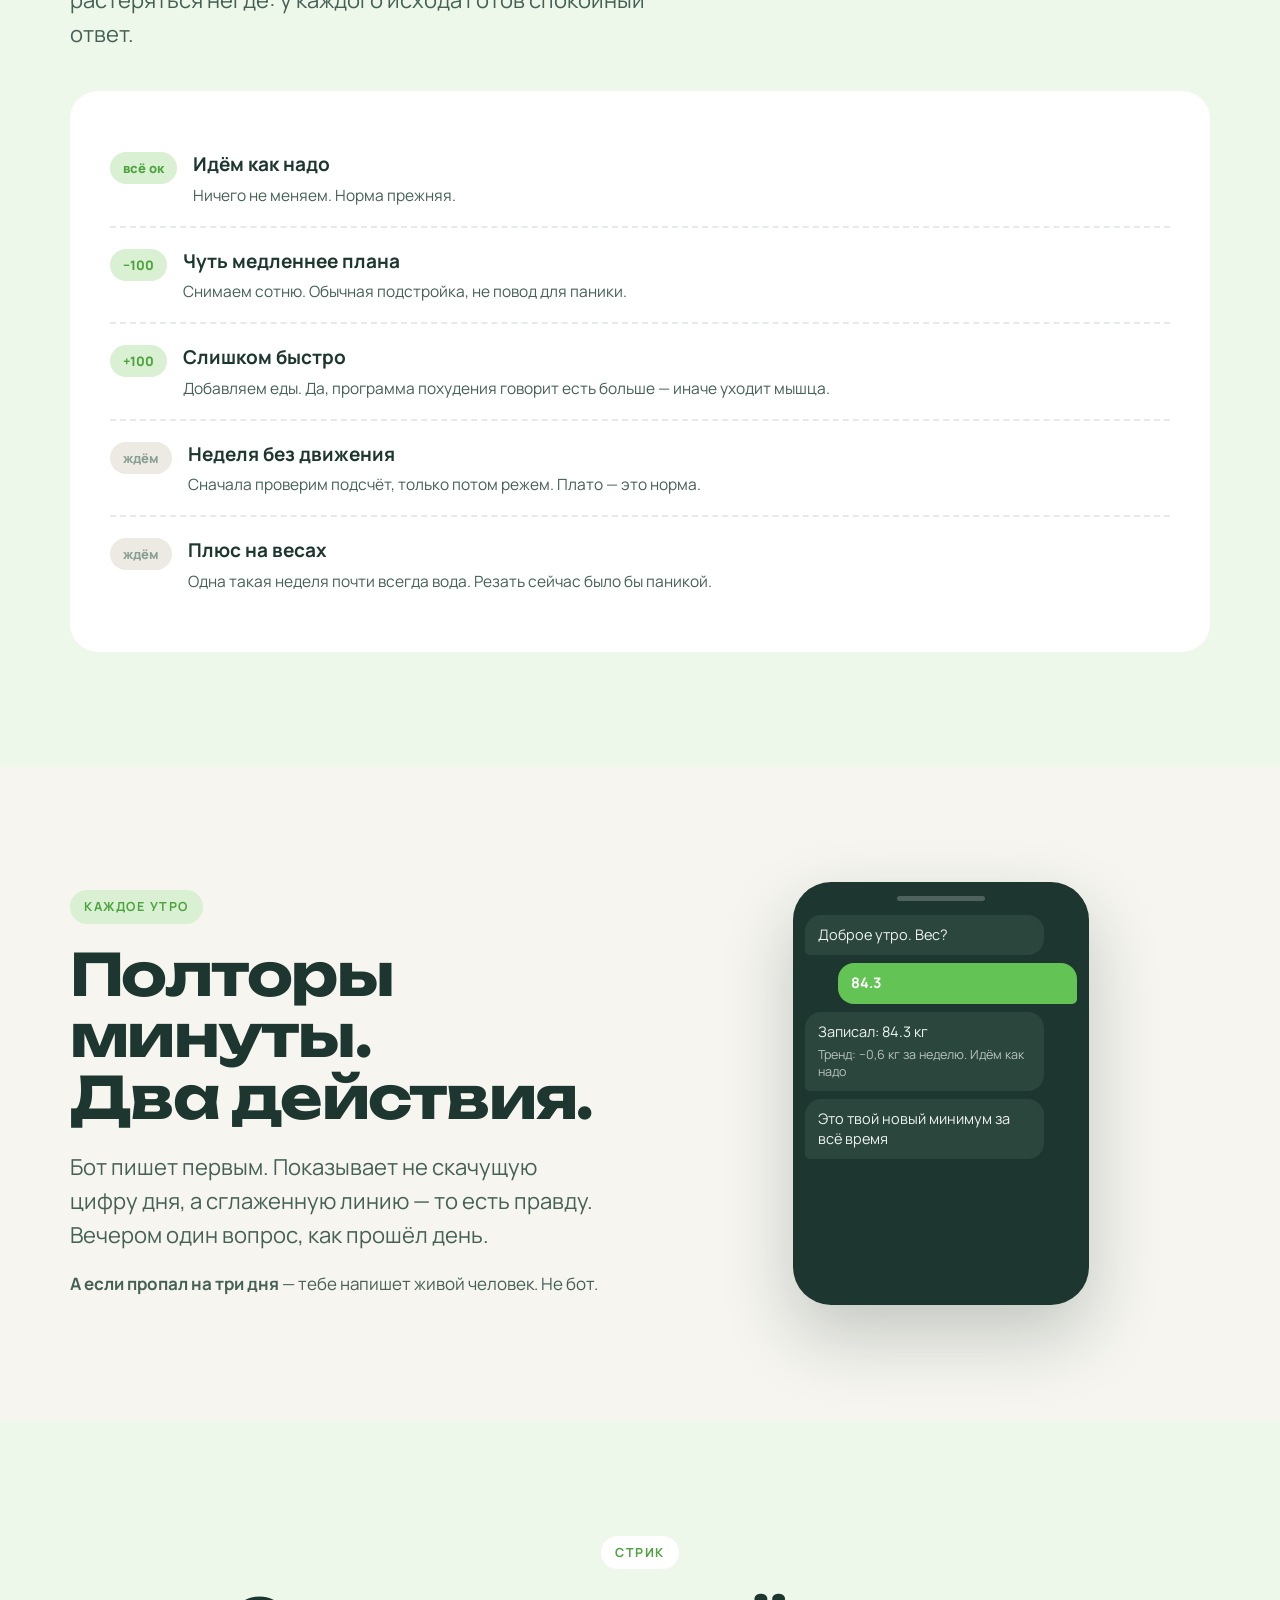
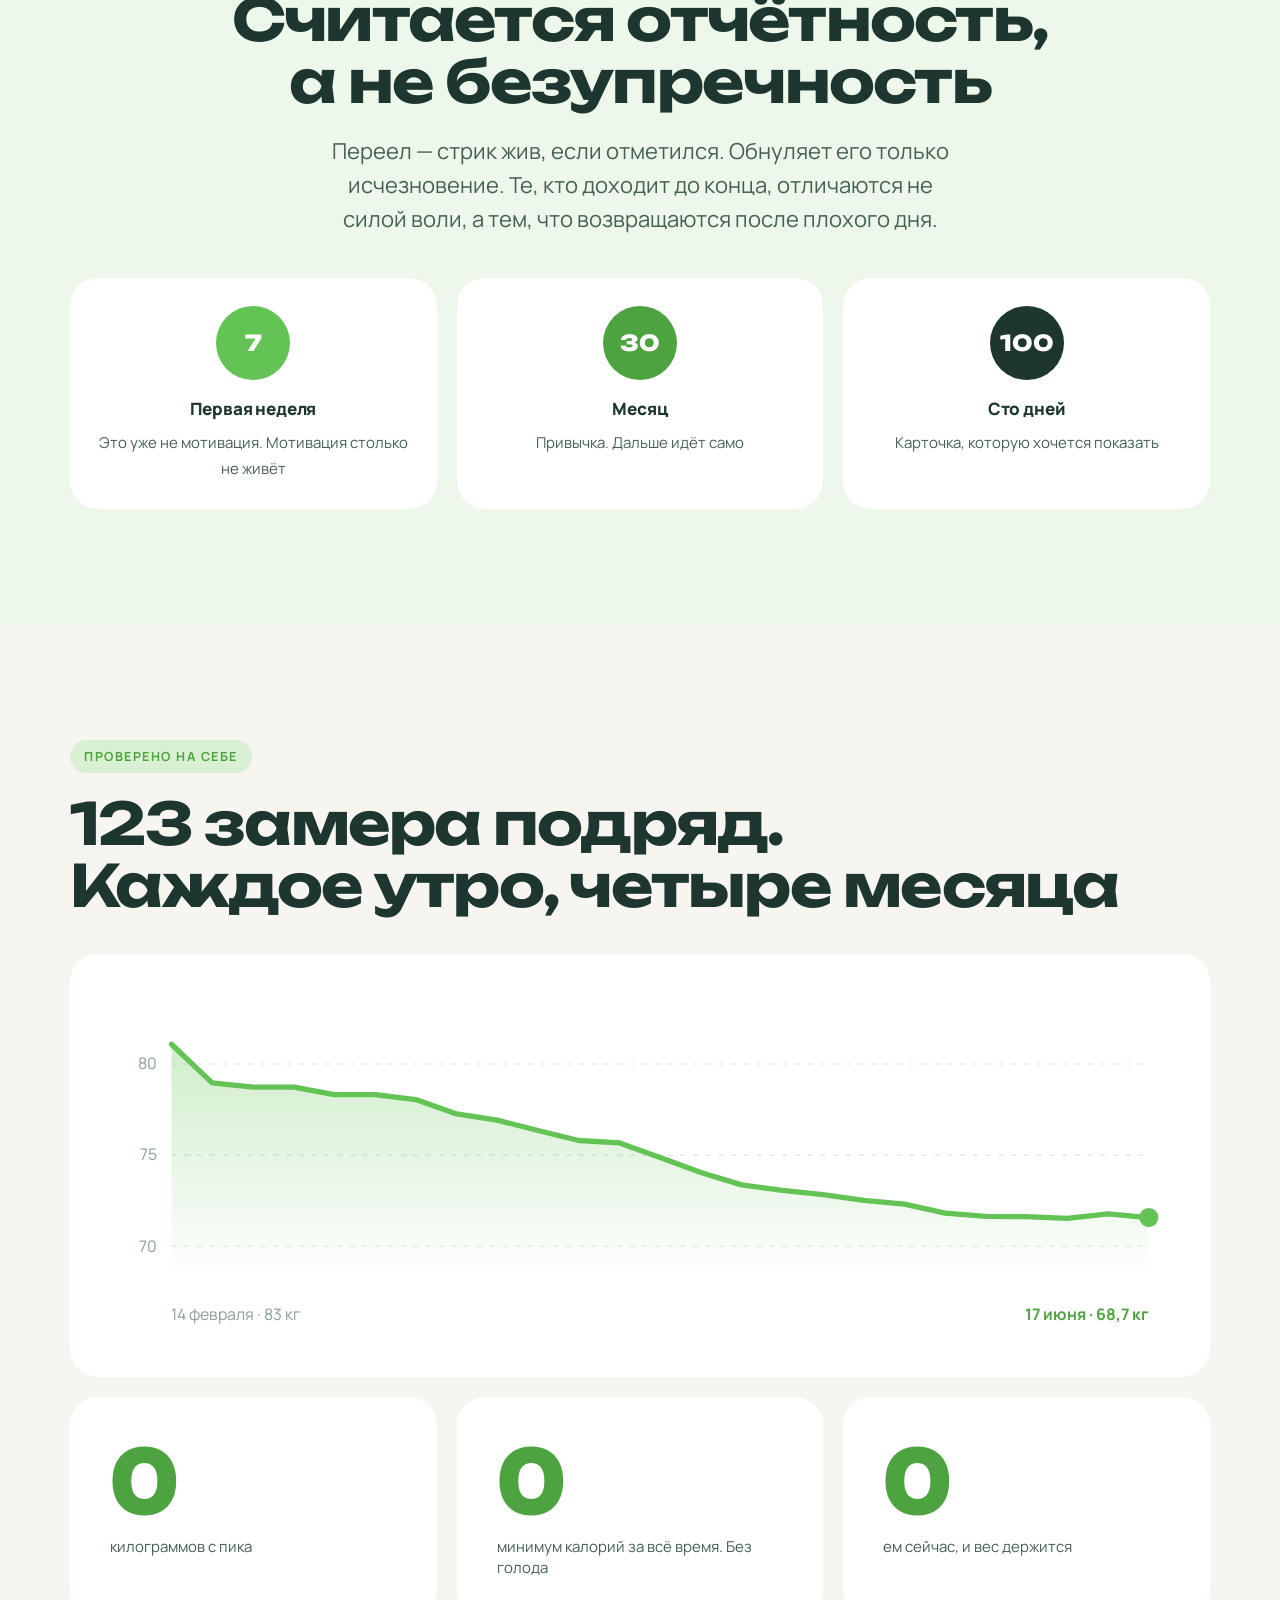
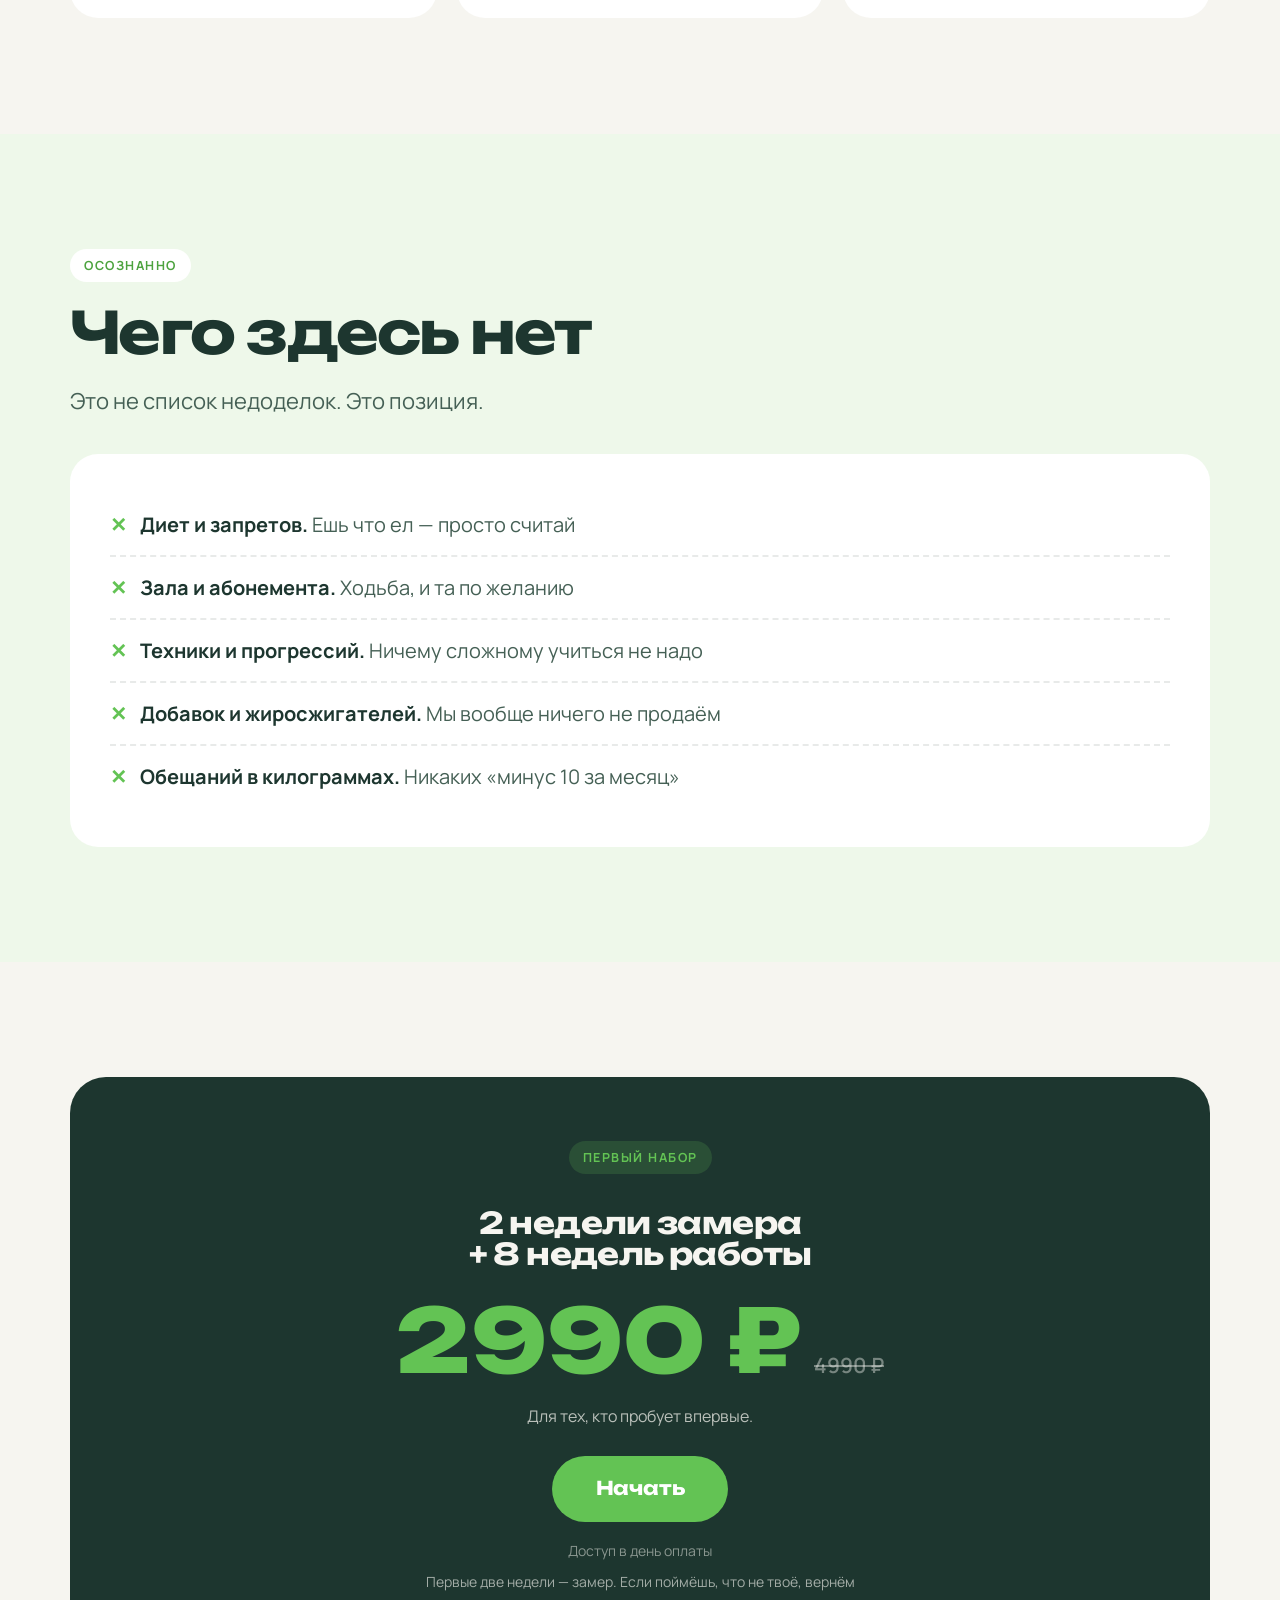
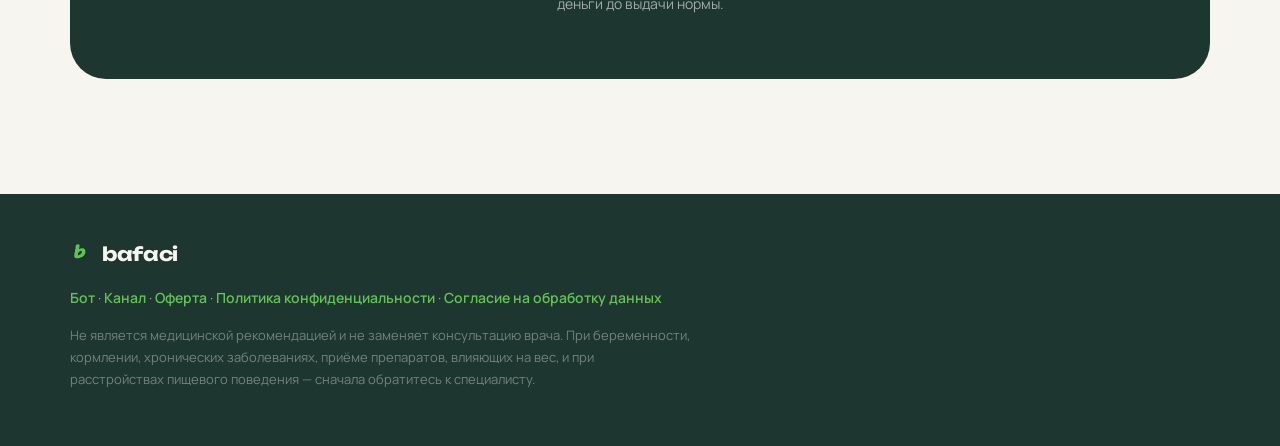
==== commit f42bfde8: "Add files via upload" ====
--- a/index.html
+++ b/index.html
@@ -382,6 +382,7 @@
   <div class="wrap">
     <div class="brand"><img src="logo.png" alt="" style="height:28px"> bafaci</div>
     <a href="https://t.me/bafaci_coach_bot?start=futer">Бот</a> ·
+    <a href="https://t.me/bafaci">Канал</a> ·
     <a href="offer.html">Оферта</a> ·
     <a href="privacy.html">Политика конфиденциальности</a> ·
     <a href="consent.html">Согласие на обработку данных</a>
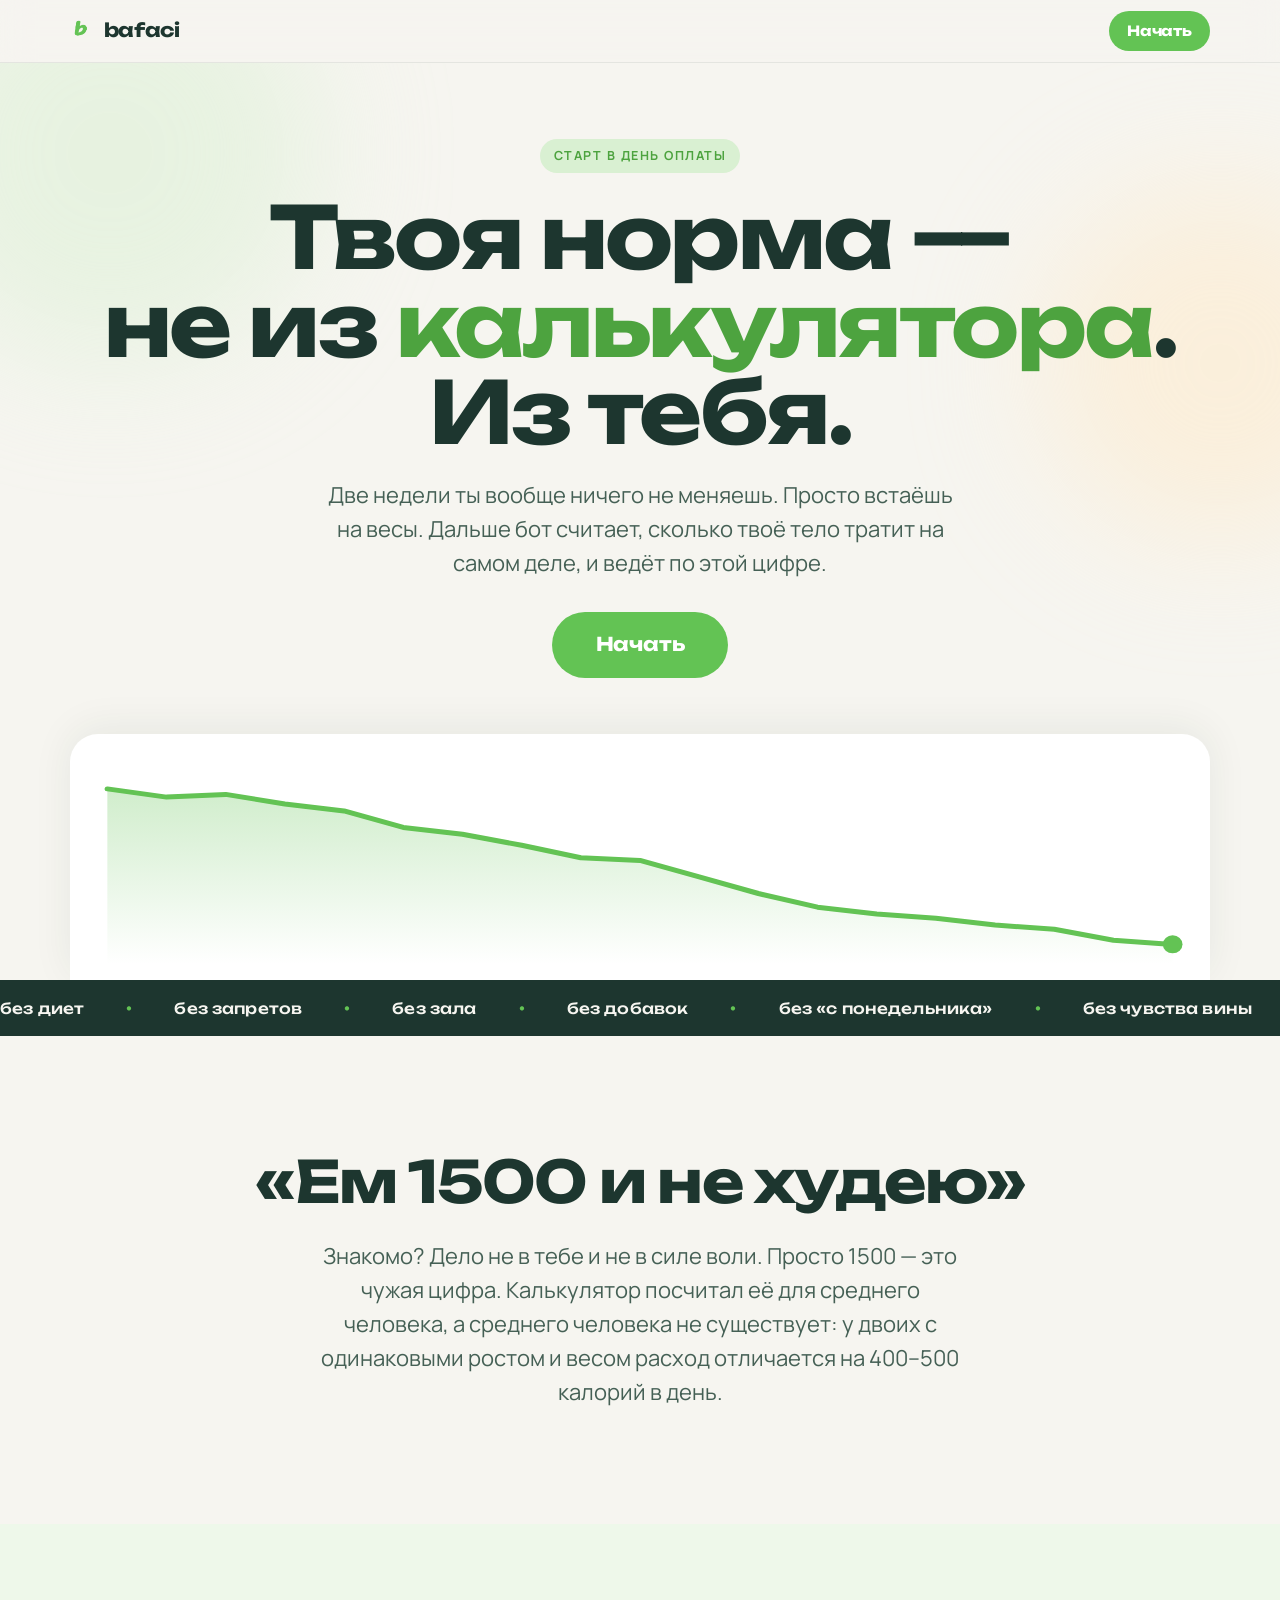
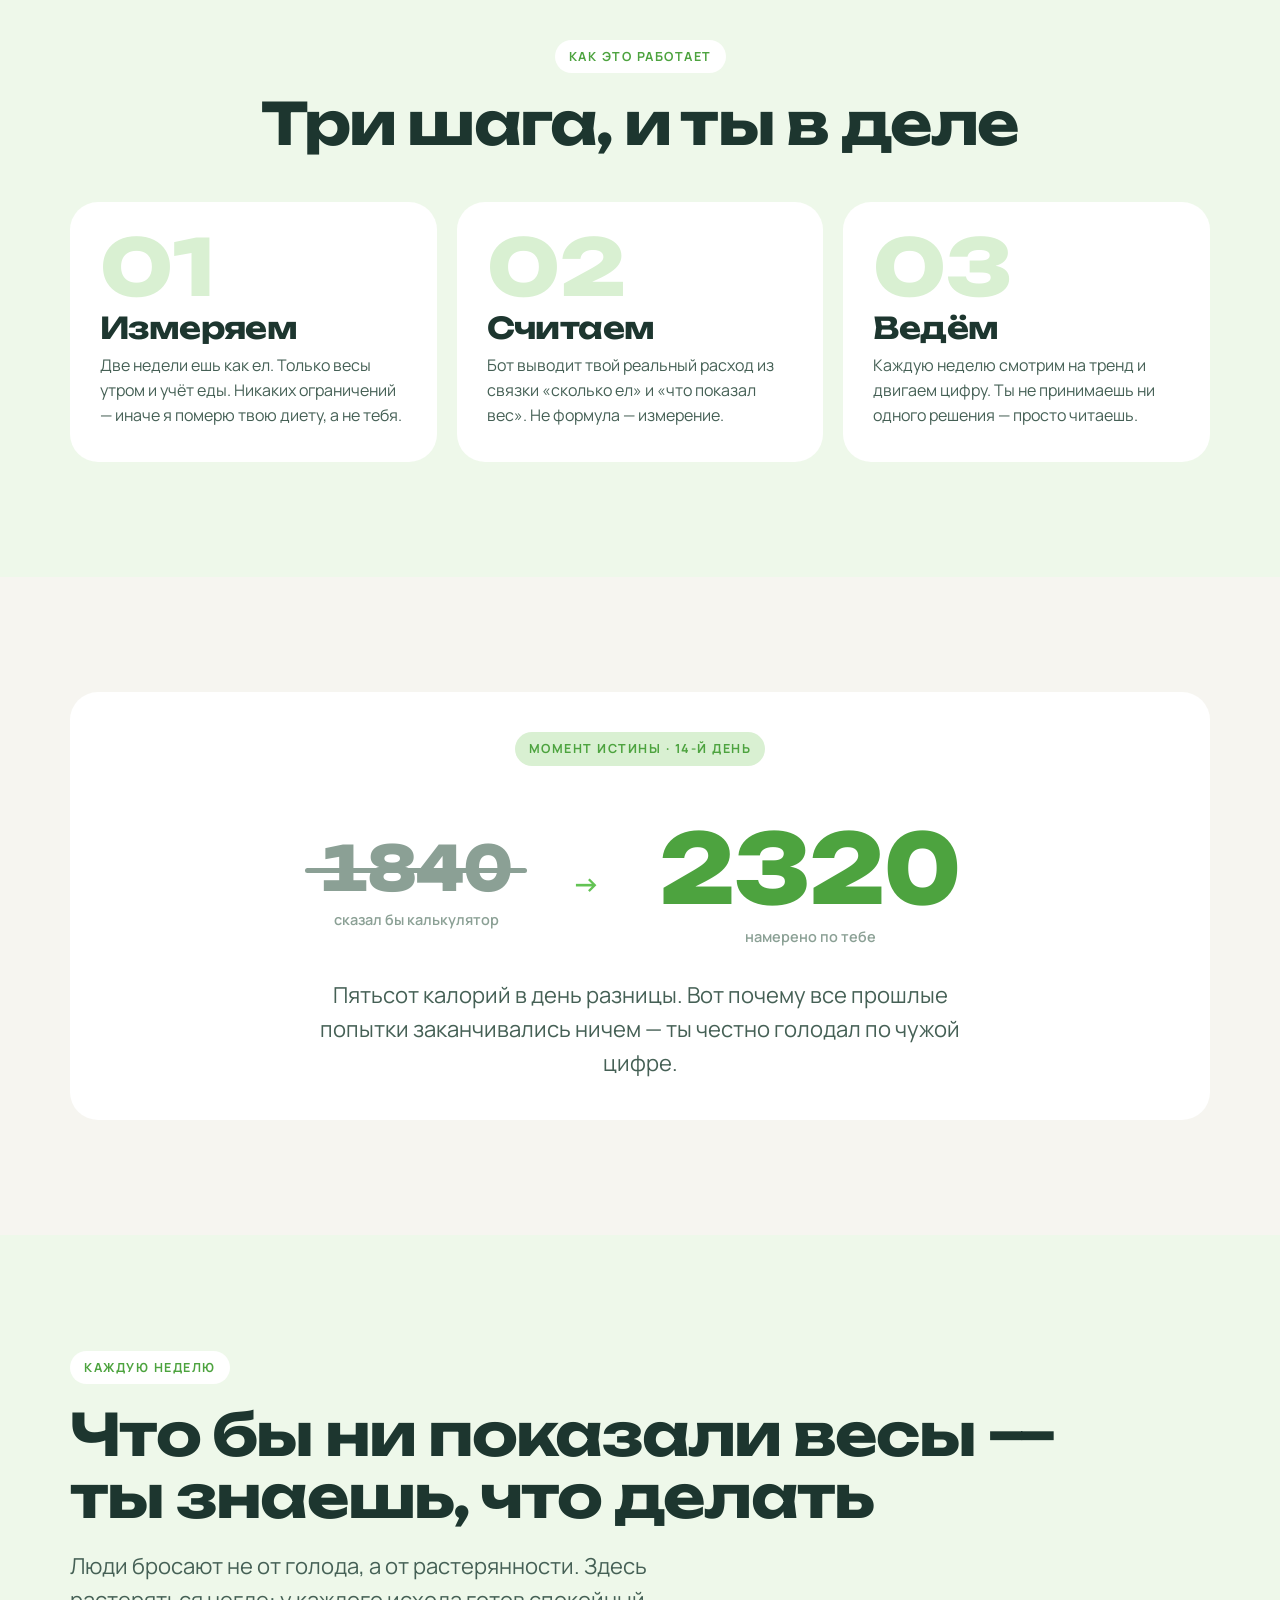
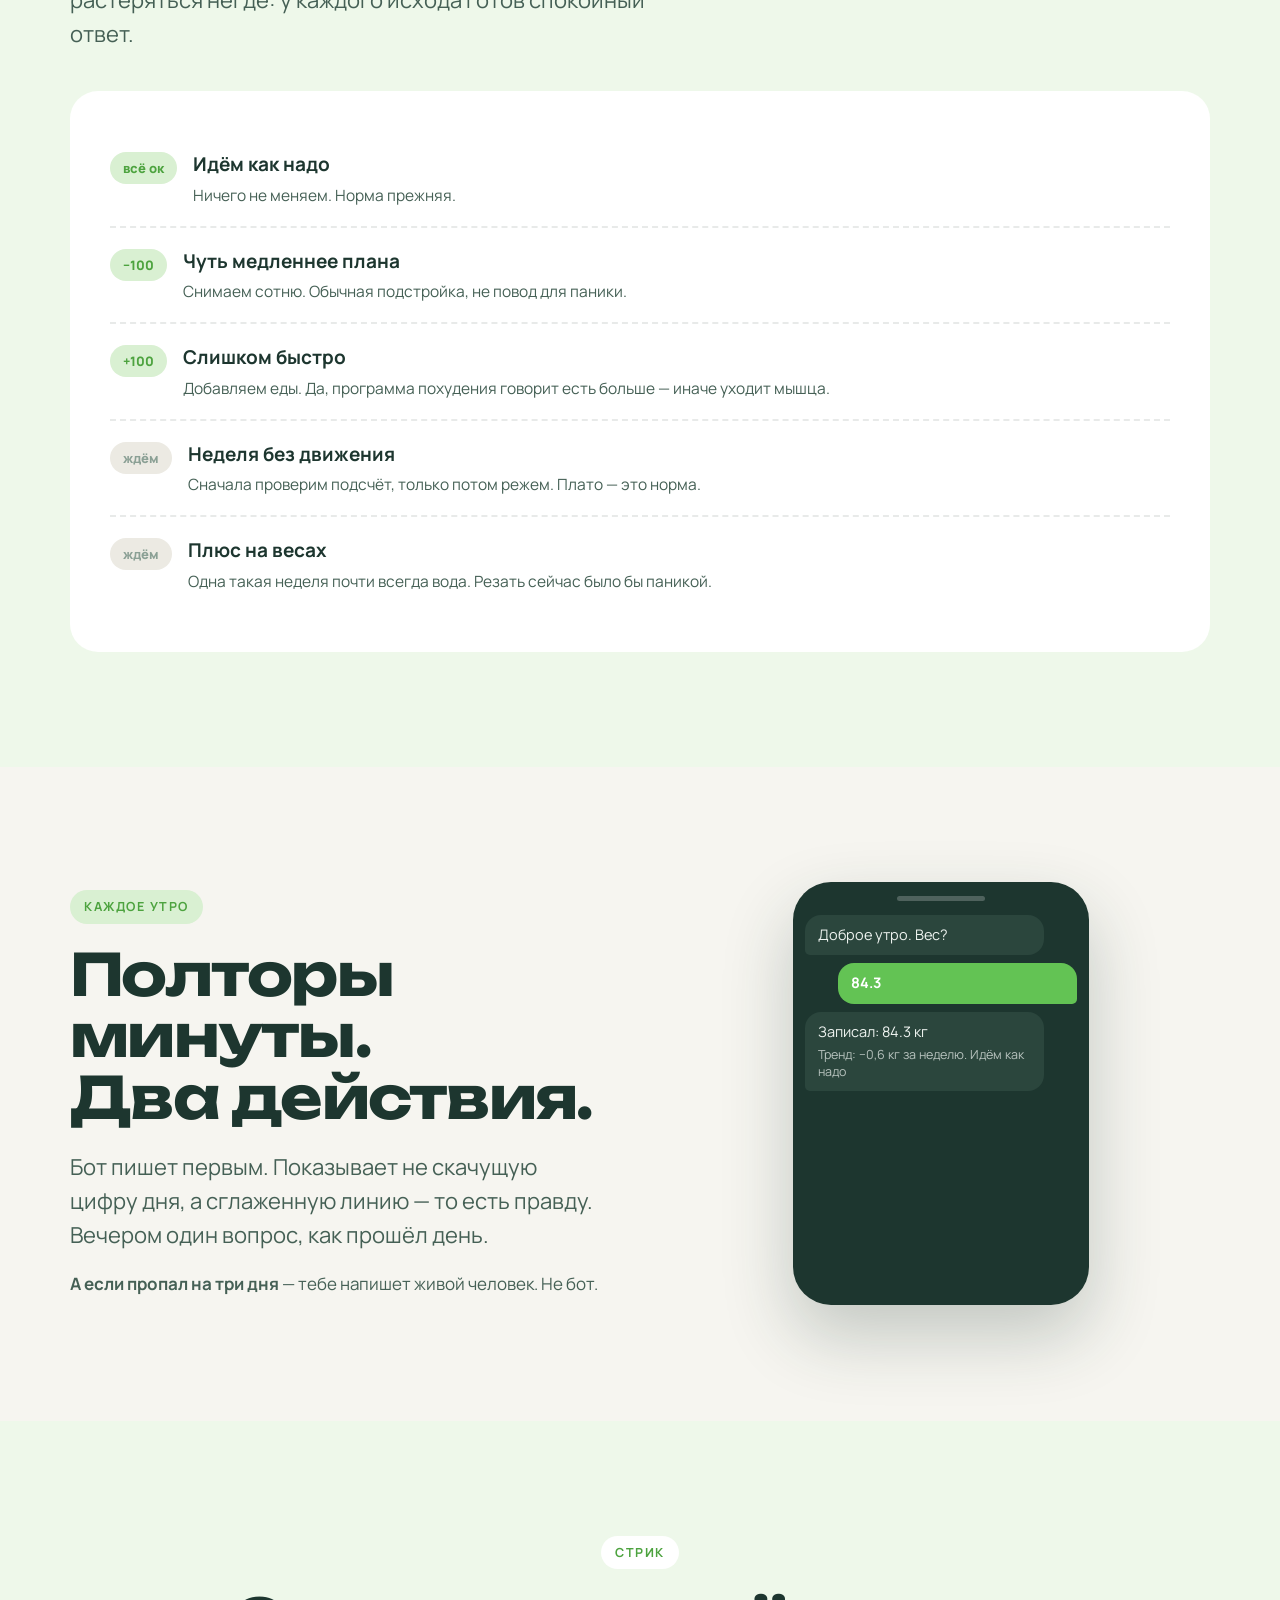
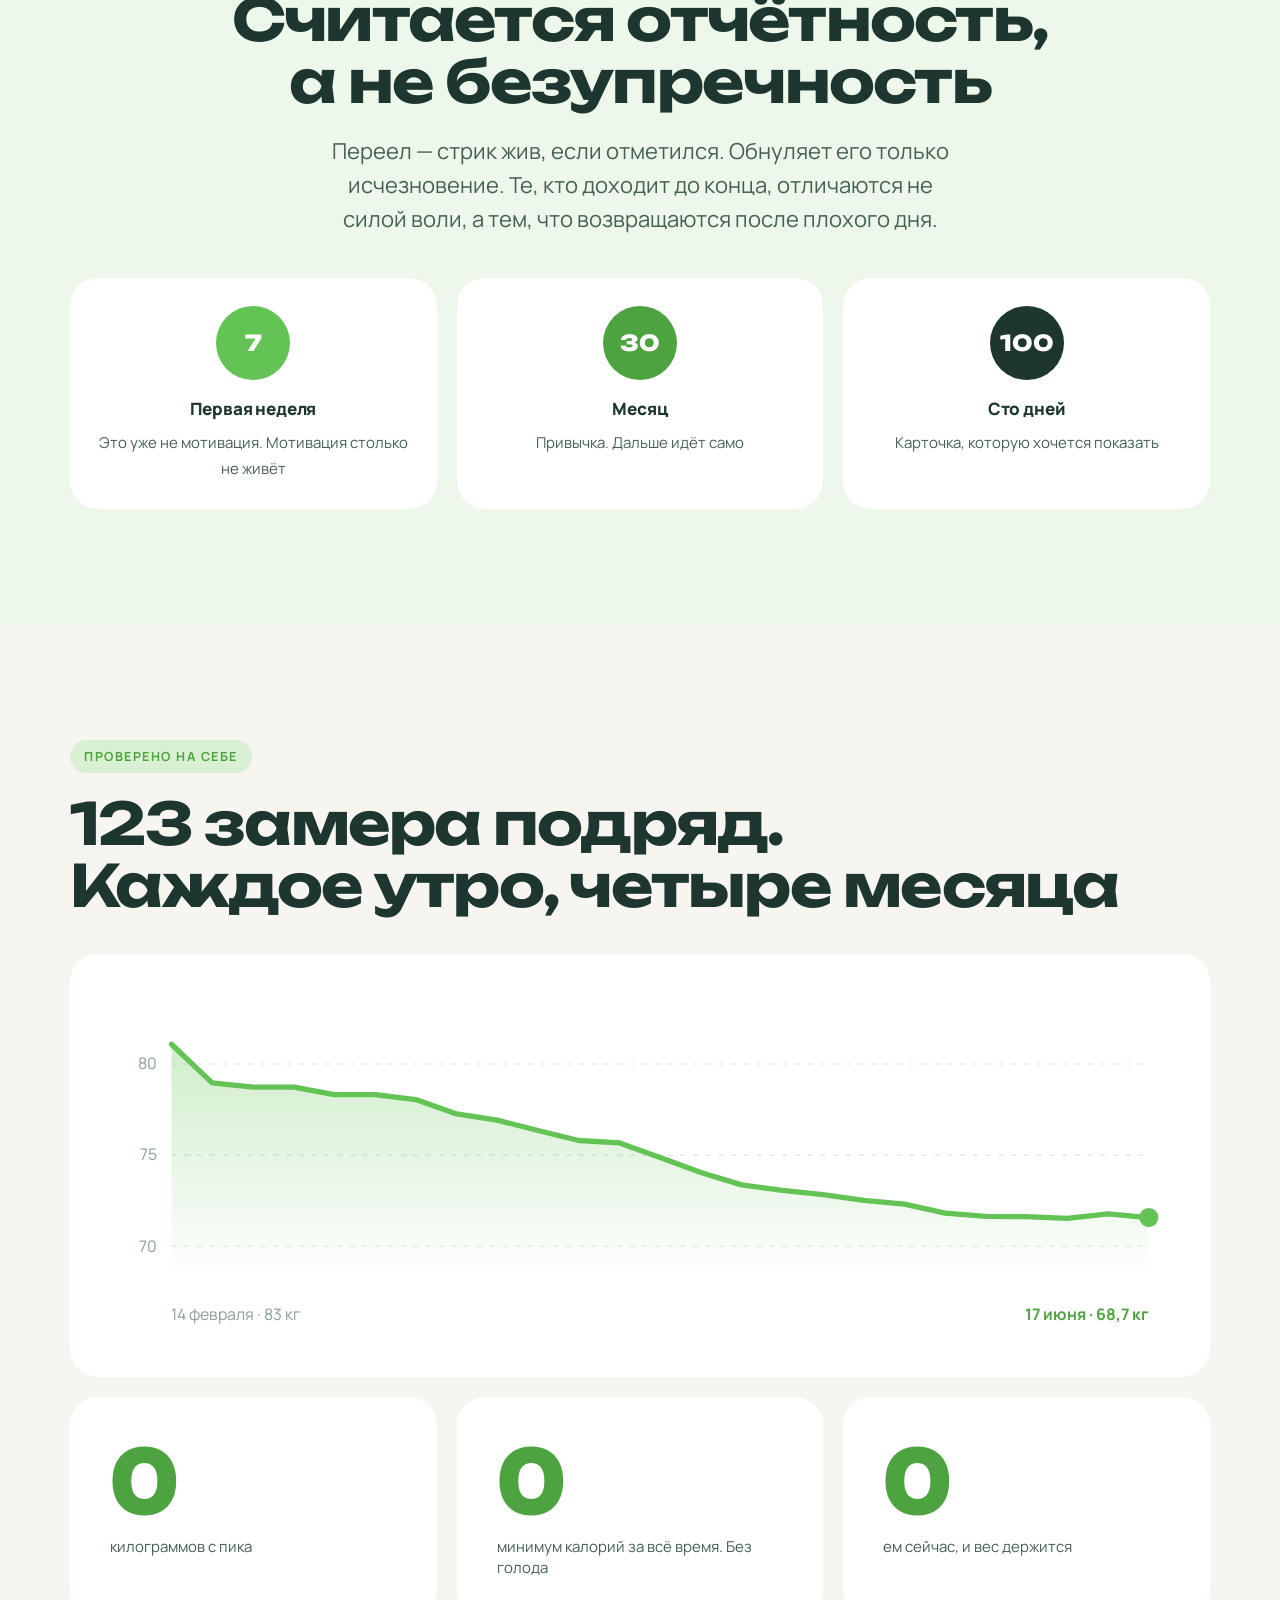
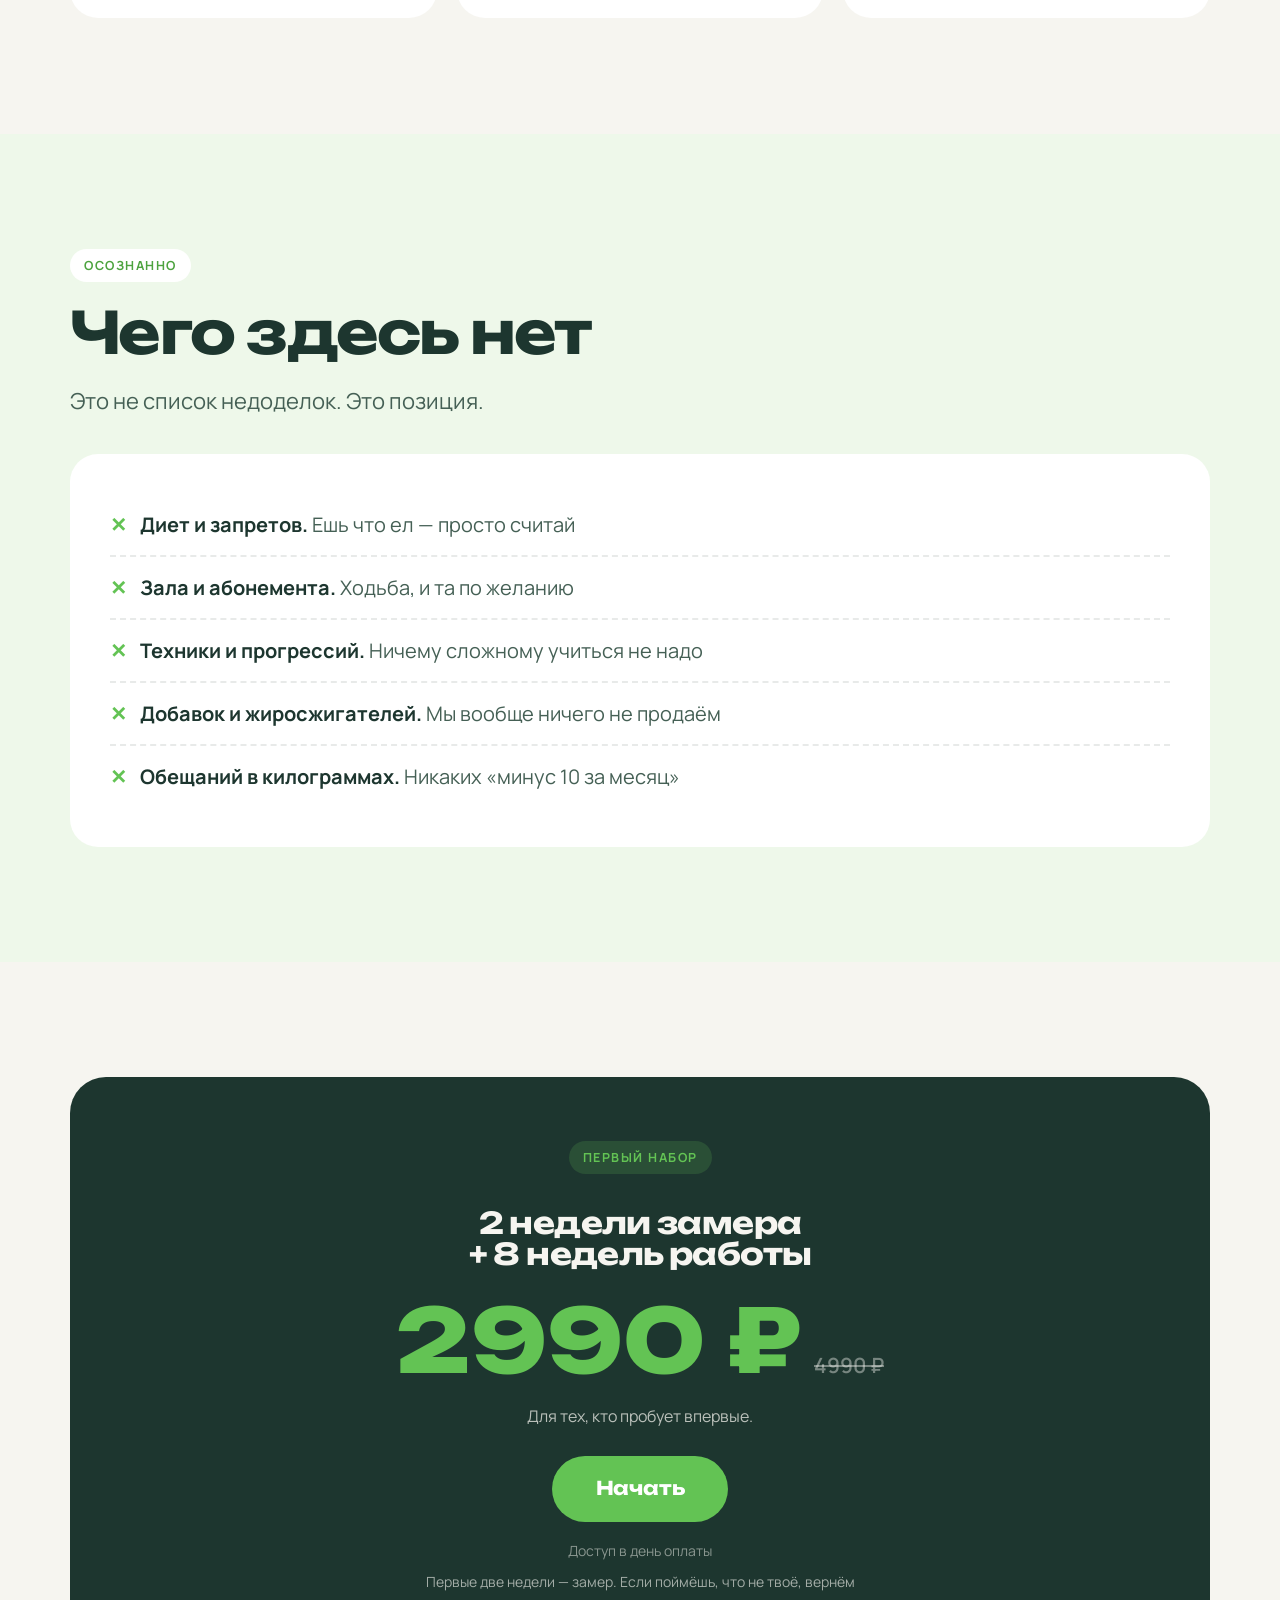
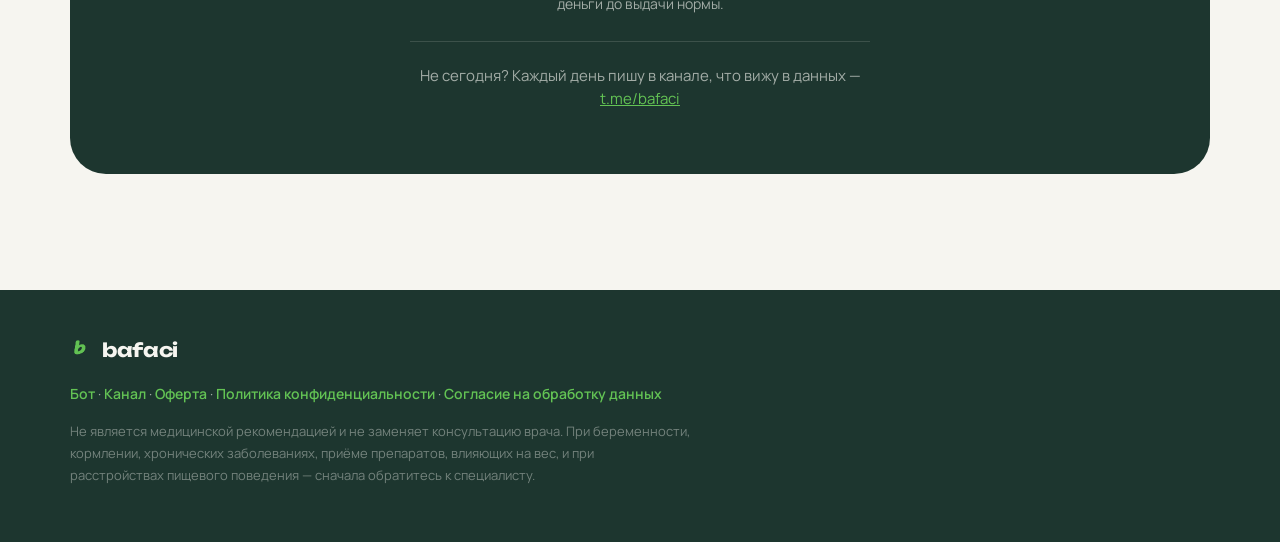
==== commit dcfdb3a0: "Add files via upload" ====
--- a/index.html
+++ b/index.html
@@ -374,6 +374,9 @@
         Доступ в день оплаты</p>
       <p style="margin-top:10px;font-size:14px;color:rgba(246,245,240,.62);max-width:460px;margin-left:auto;margin-right:auto">
         Первые две недели — замер. Если поймёшь, что не твоё, вернём деньги до выдачи нормы.</p>
+      <p style="margin-top:26px;padding-top:22px;border-top:1px solid rgba(246,245,240,.14);font-size:15px;color:rgba(246,245,240,.62);max-width:460px;margin-left:auto;margin-right:auto">
+        Не сегодня? Каждый день пишу в канале, что вижу в данных —
+        <a href="https://t.me/bafaci" style="color:var(--grn)">t.me/bafaci</a></p>
     </div>
   </div>
 </section>
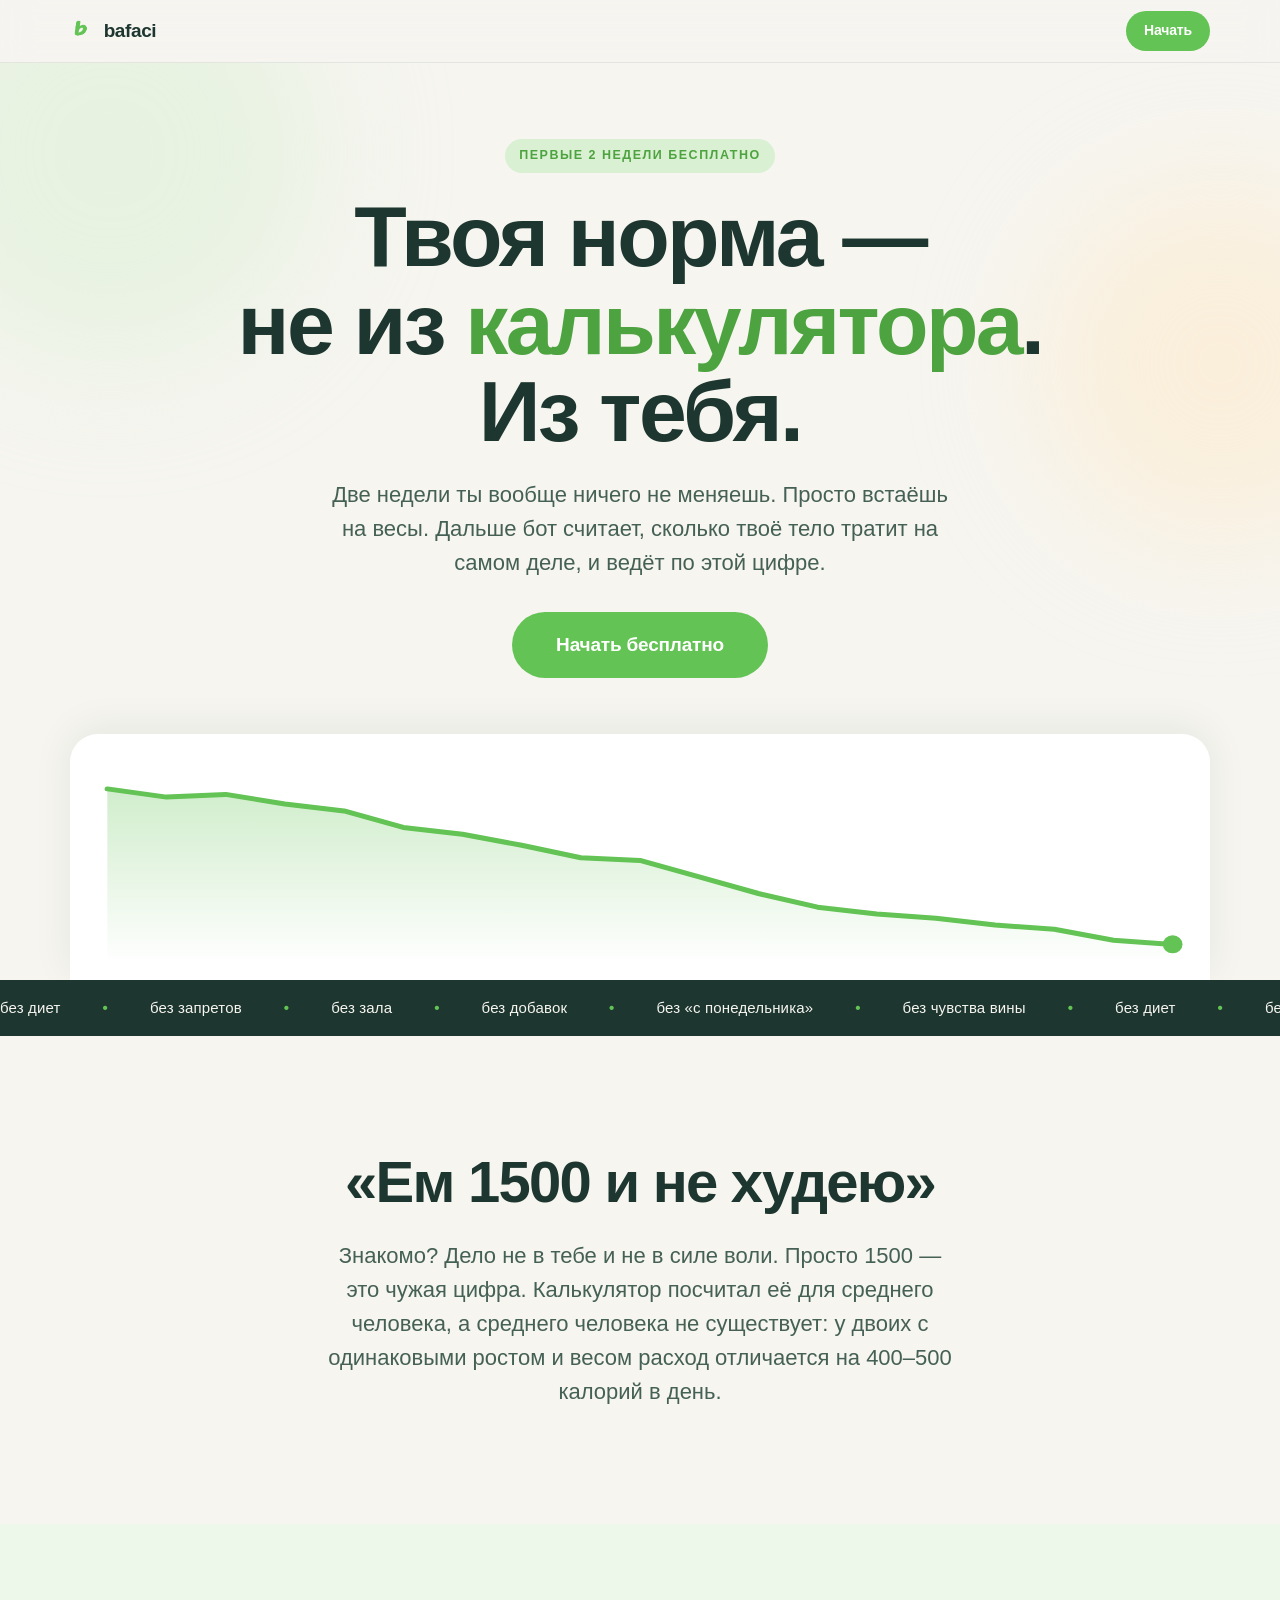
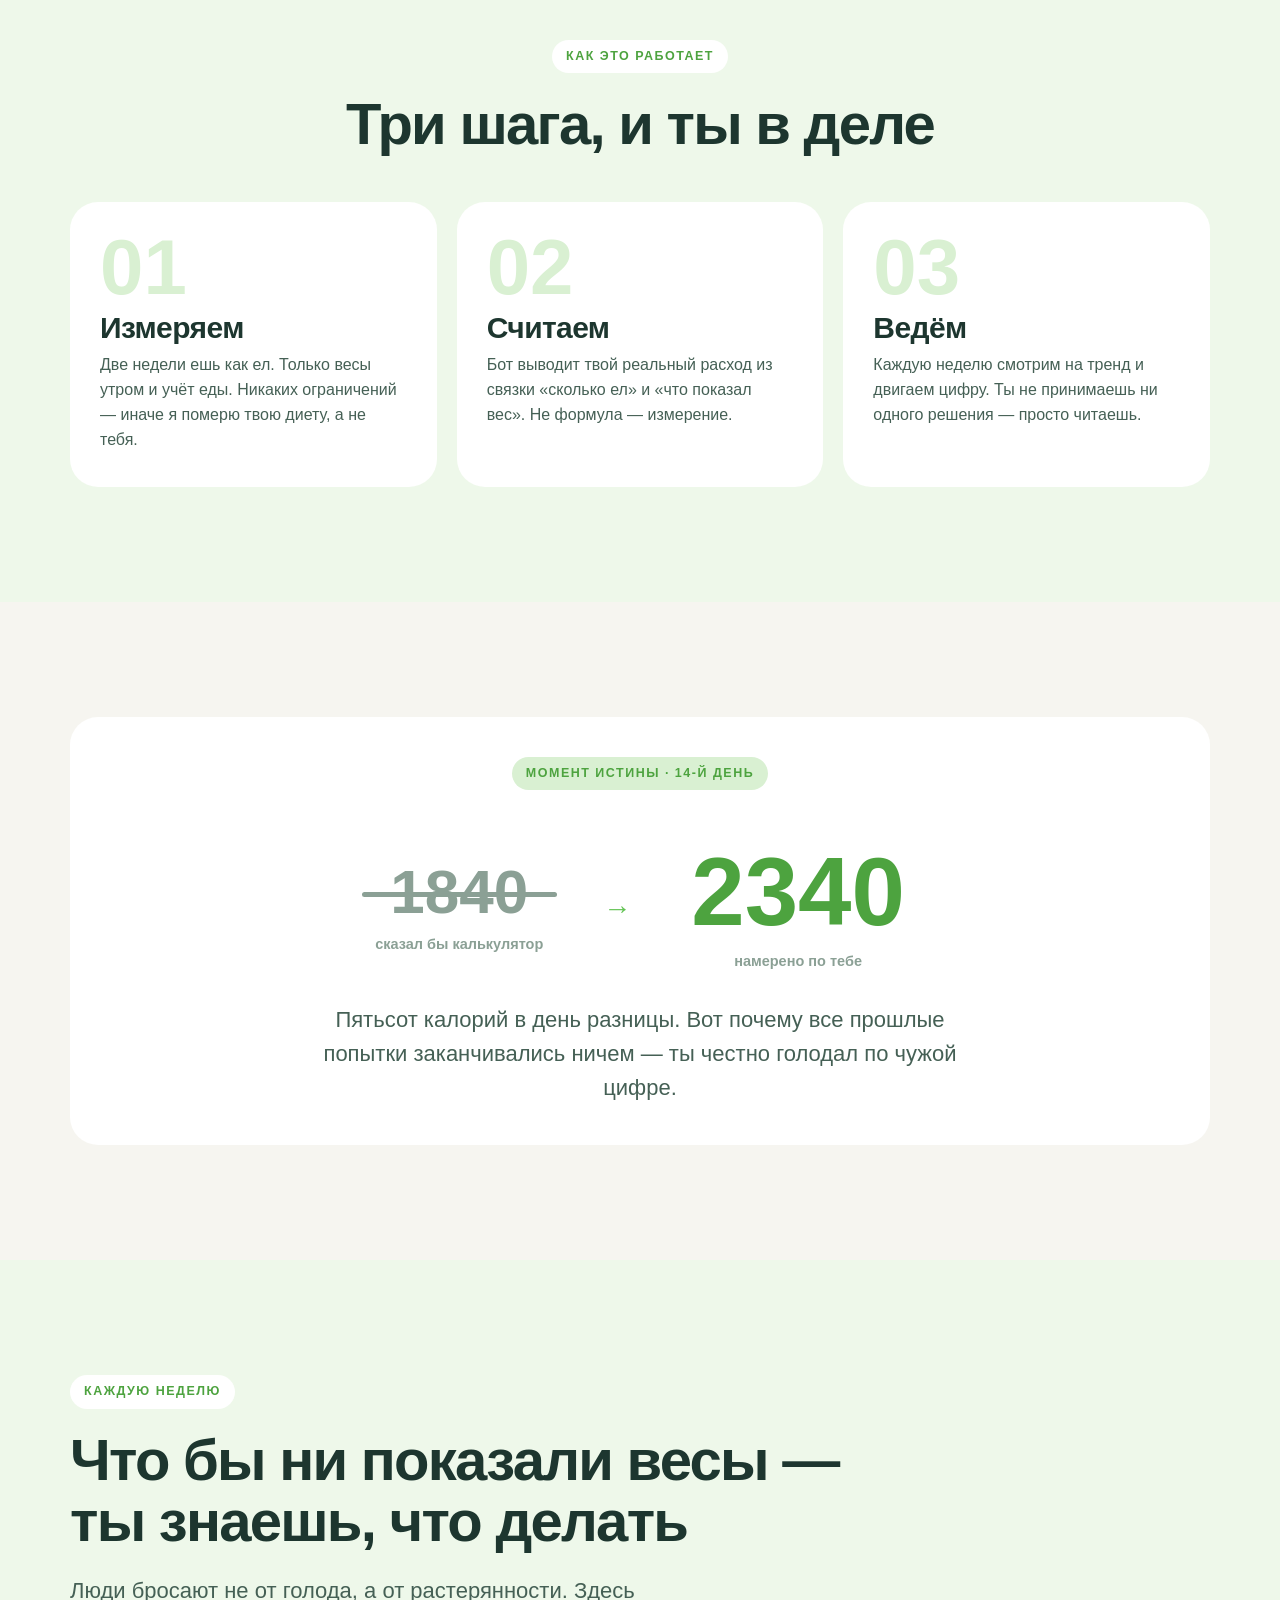
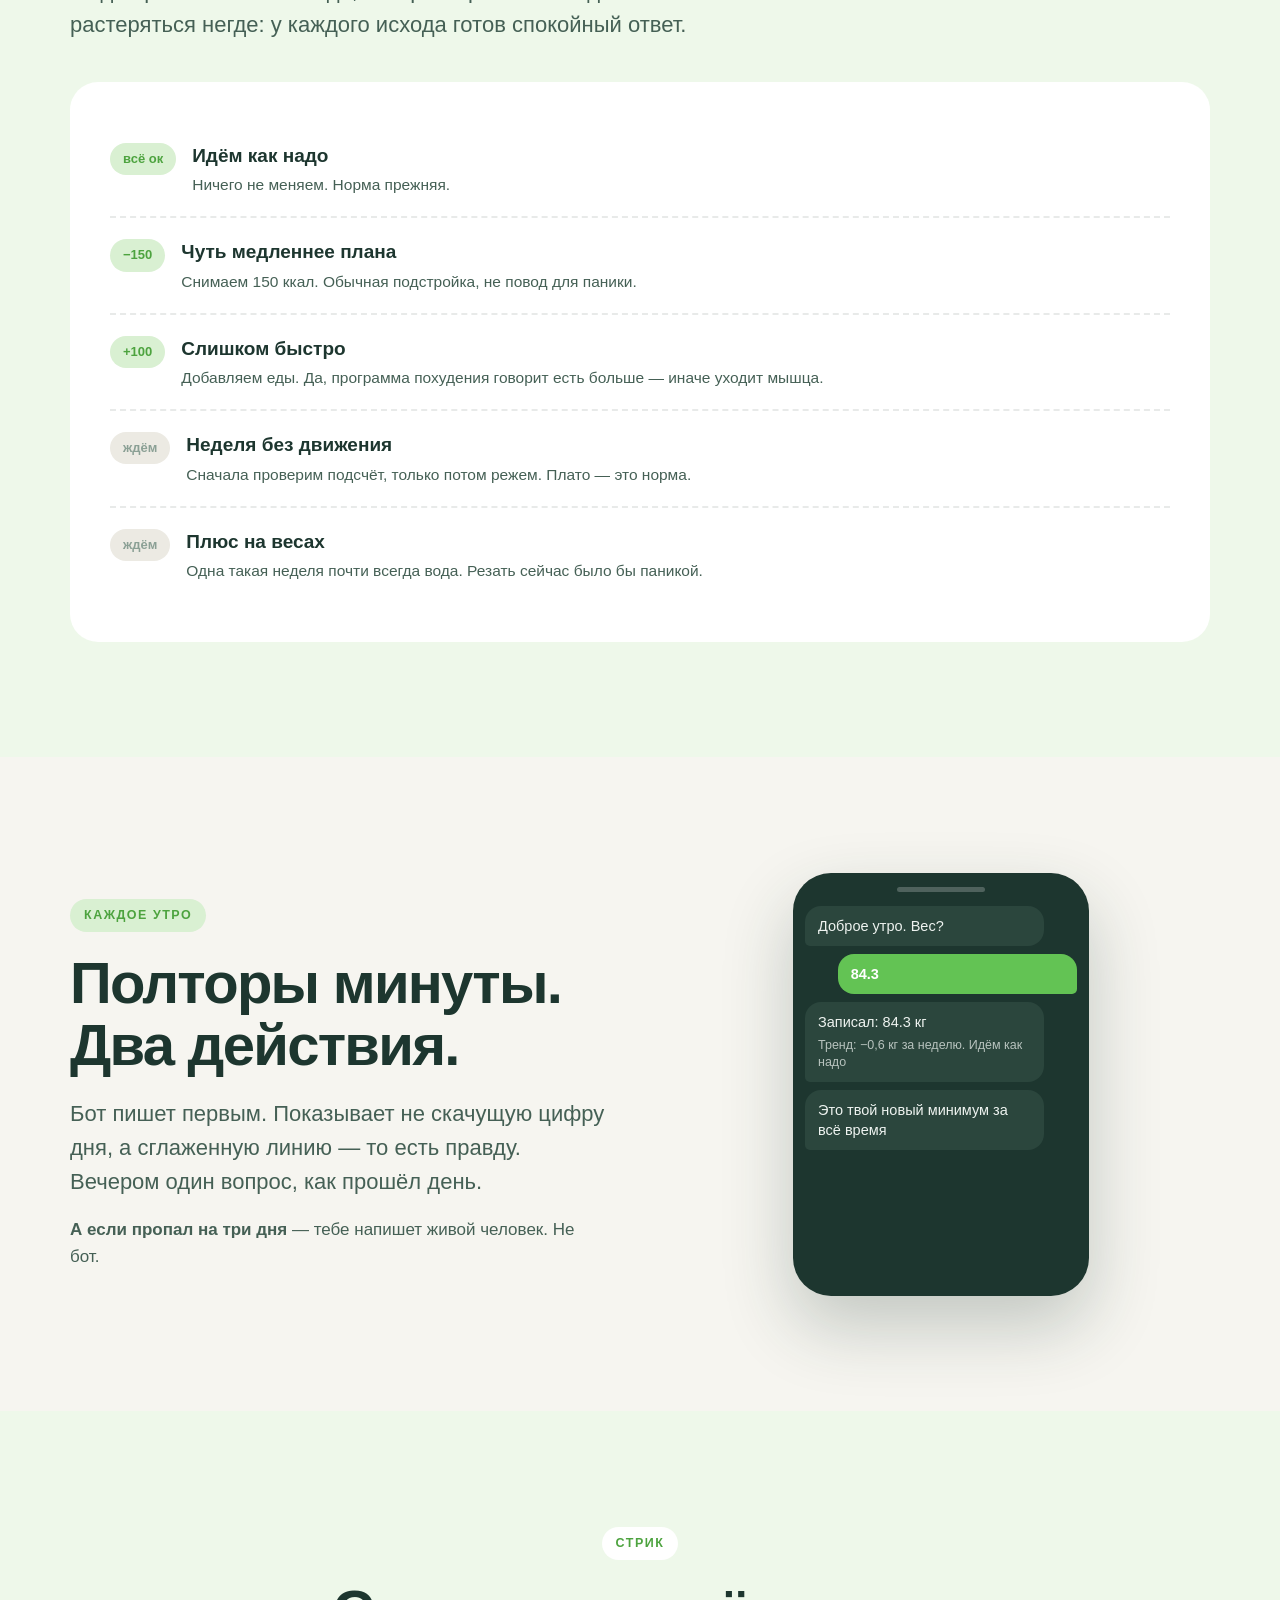
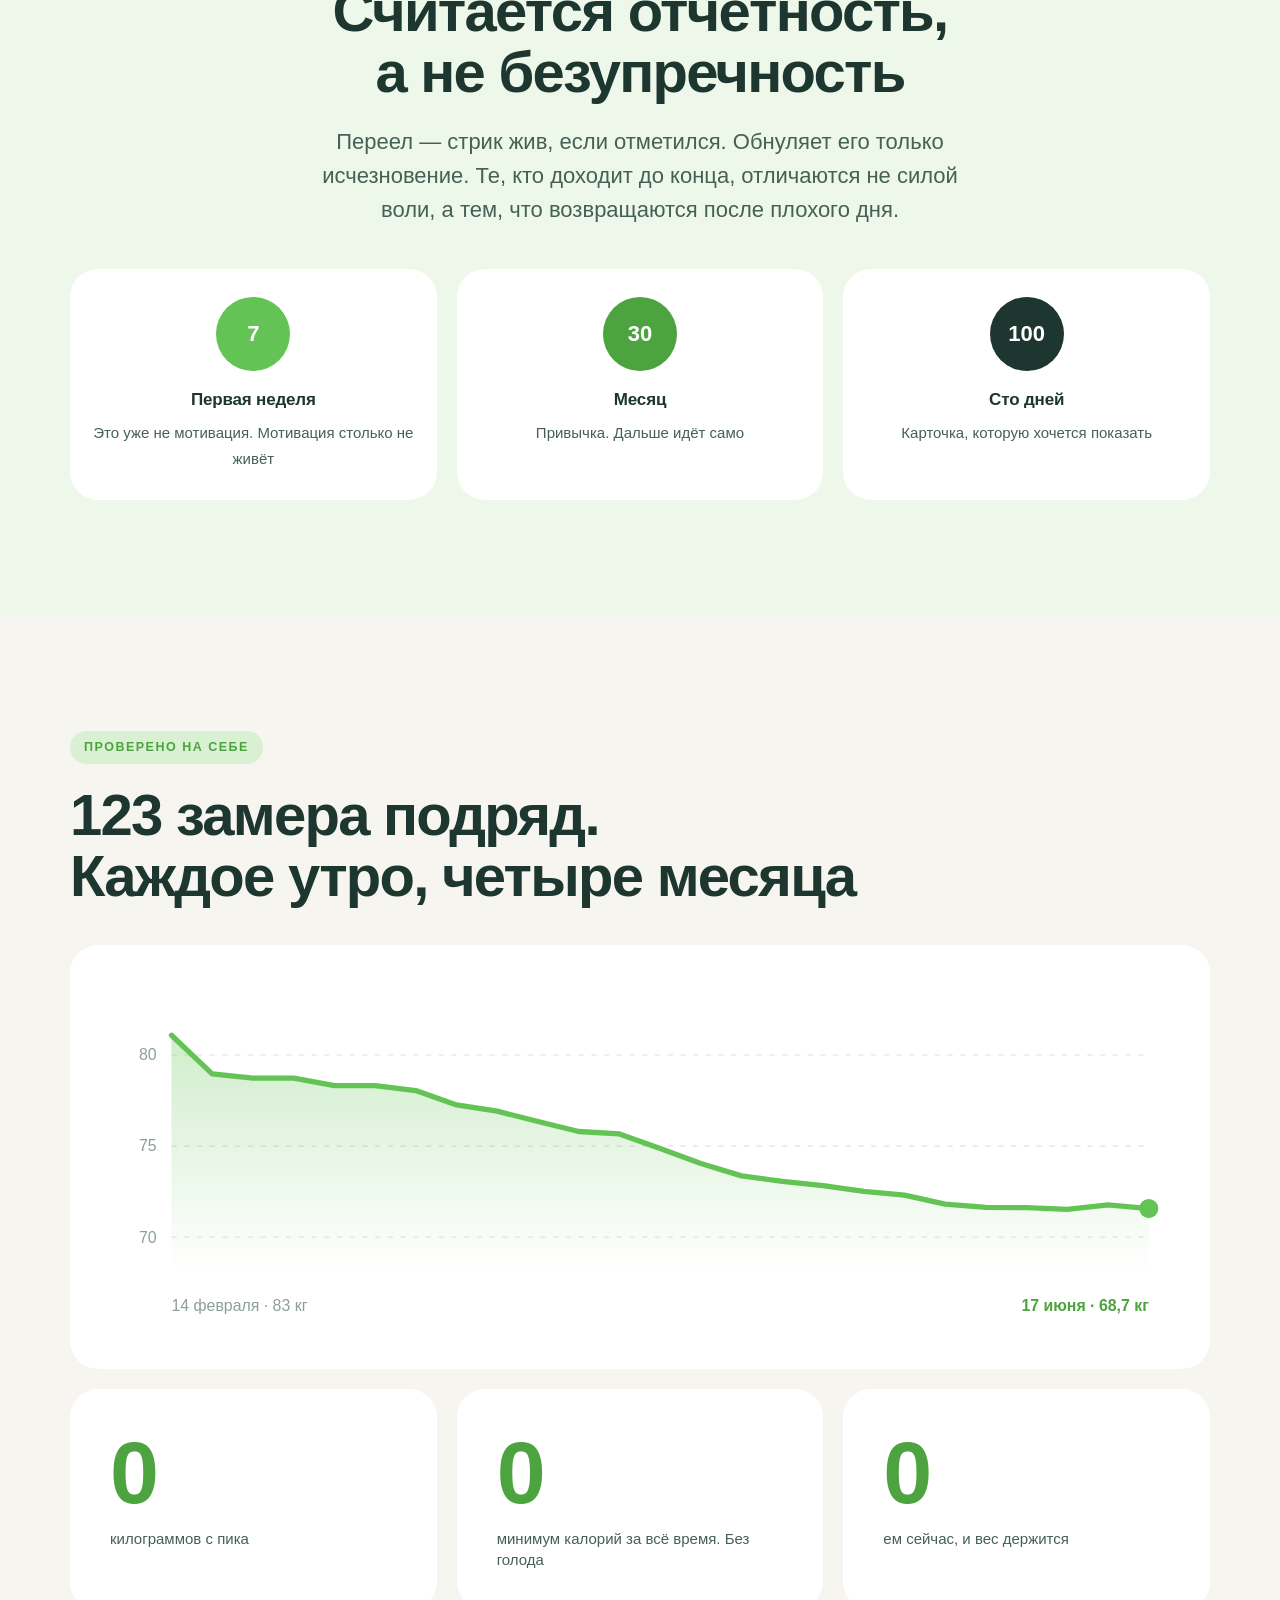
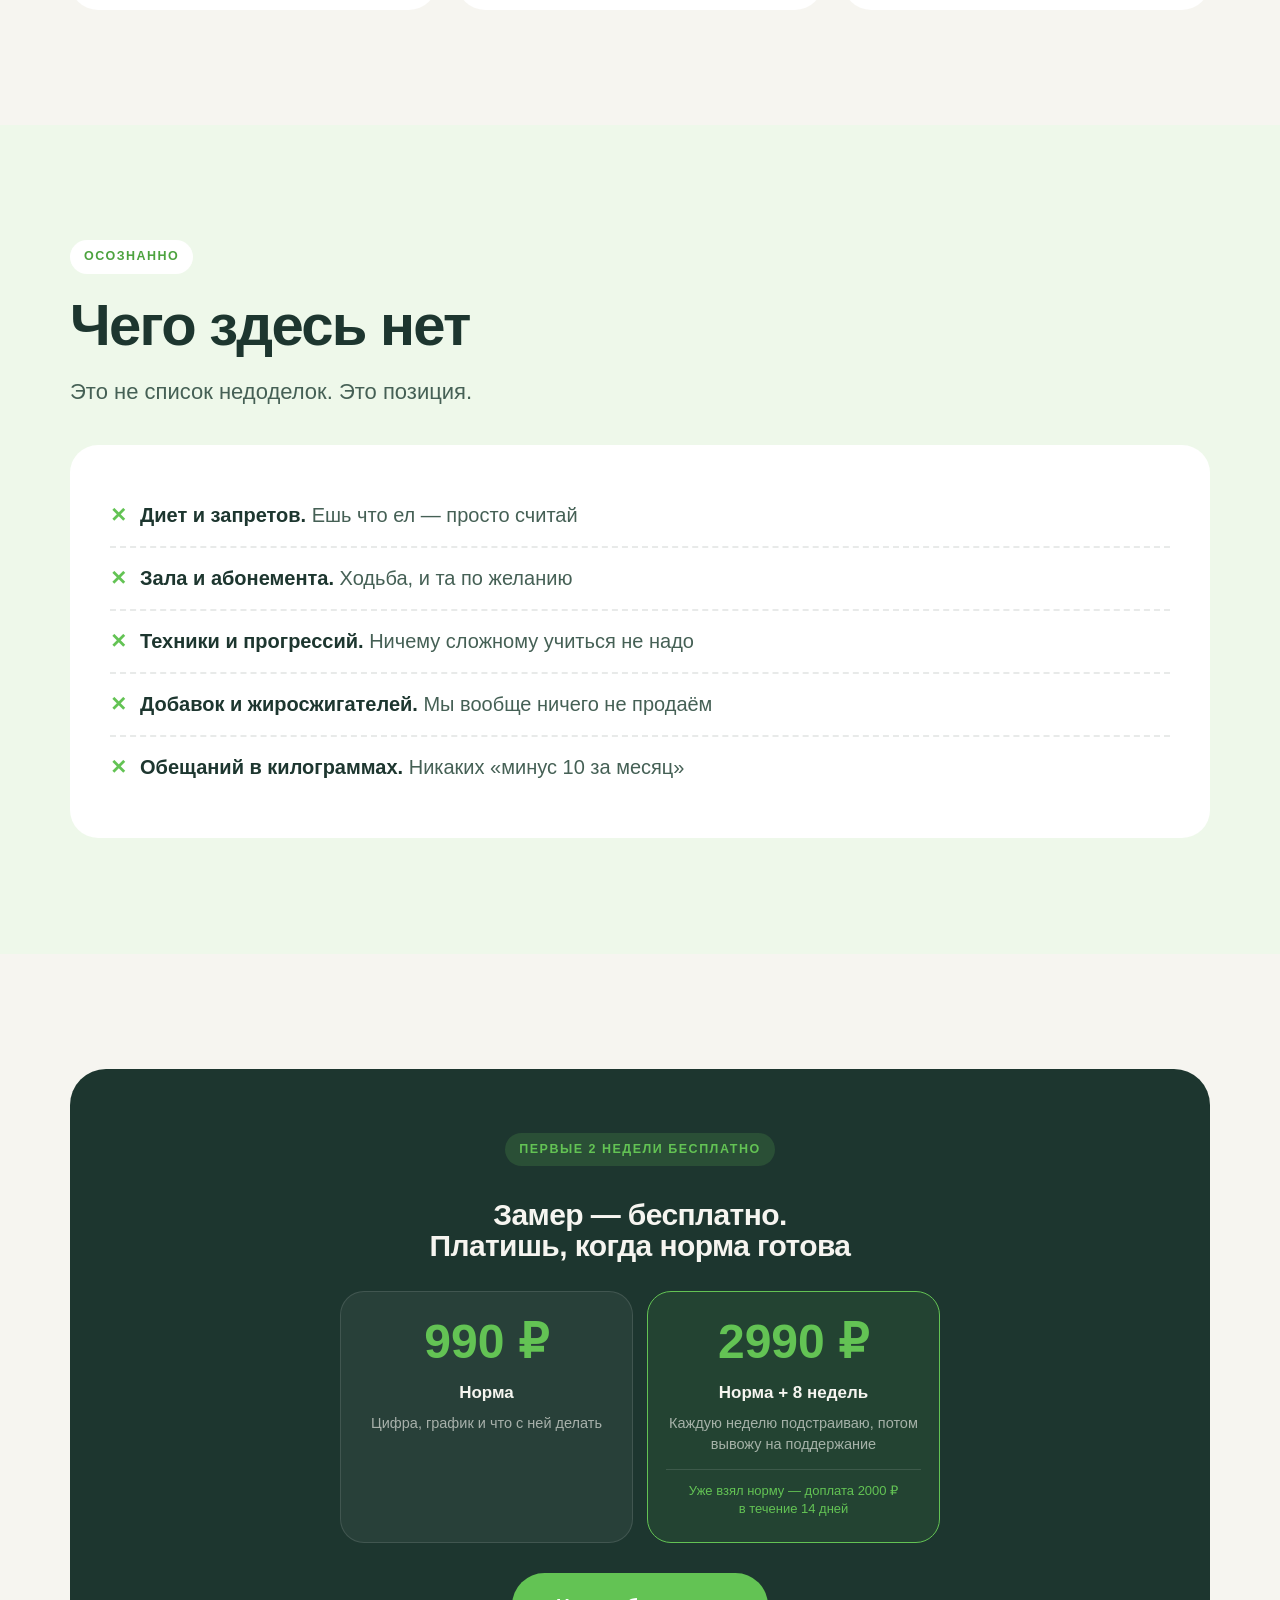
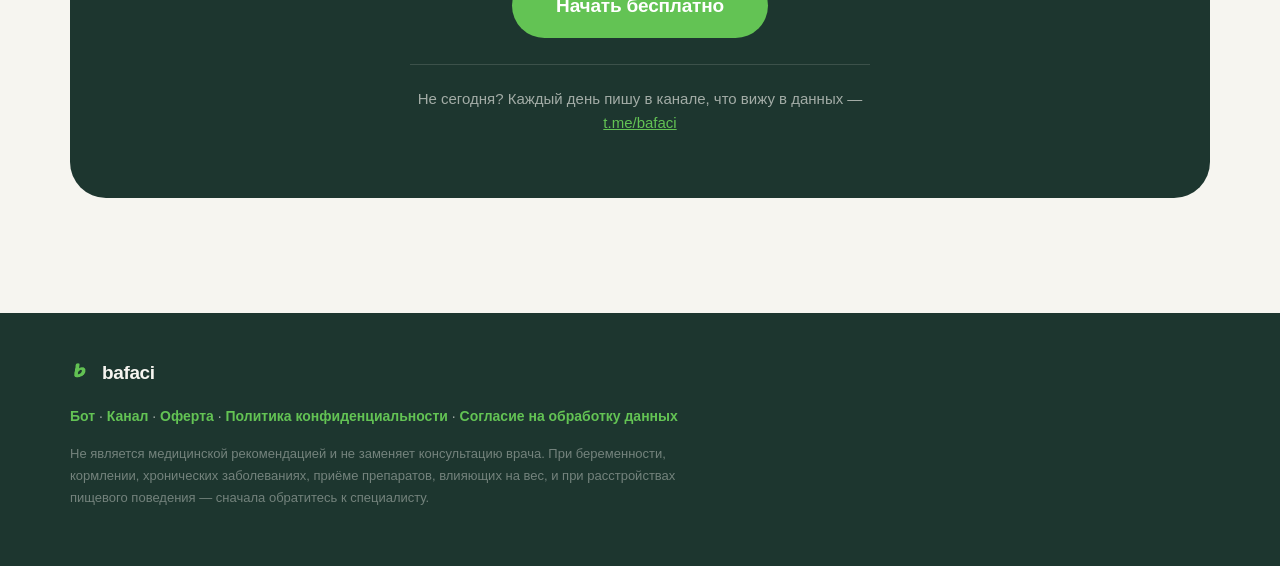
==== commit 020968bc: "Add files via upload" ====
--- a/index.html
+++ b/index.html
@@ -6,9 +6,7 @@
 <title>bafaci — мы не гадаем твою норму. Мы её измеряем.</title>
 <meta name="description" content="Телеграм-бот, который две недели измеряет твой настоящий расход калорий, а потом ведёт по тренду и каждую неделю сам подстраивает норму. Без диет, запретов и зала.">
 <link rel="icon" href="logo.png">
-<link rel="preconnect" href="https://fonts.googleapis.com">
-<link rel="preconnect" href="https://fonts.gstatic.com" crossorigin>
-<link href="https://fonts.googleapis.com/css2?family=Unbounded:wght@500;700;800&family=Manrope:wght@400;500;600;700&display=swap" rel="stylesheet">
+<link rel="stylesheet" href="fonts/fonts.css">
 <style>
 :root{
   --grn:#63c354; --grn-d:#4da33f; --grn-l:#d9f0d2; --grn-p:#eef8ea;
@@ -141,8 +139,17 @@
 /* price */
 .pricecard{background:var(--ink);color:var(--paper);border-radius:36px;padding:clamp(36px,5vw,64px) 26px;text-align:center}
   .price{font-family:var(--f-disp);font-weight:800;font-size:clamp(48px,8vw,88px);line-height:1;color:var(--grn)}
-.oldp{color:rgba(246,245,240,.42);text-decoration:line-through;font-size:21px;margin-left:12px;font-family:var(--f-body);font-weight:600}
-.pricecard .btn{background:var(--grn);margin-top:28px}
+.plans{display:grid;grid-template-columns:1fr 1fr;gap:14px;max-width:600px;margin:0 auto}
+.plan{background:rgba(246,245,240,.05);border:1.5px solid rgba(246,245,240,.12);border-radius:24px;padding:26px 18px 24px}
+.plan.hot{border-color:var(--grn);background:rgba(99,195,84,.09)}
+.plan-price{font-family:var(--f-disp);font-weight:800;font-size:clamp(34px,4.6vw,48px);line-height:1;color:var(--grn);margin-bottom:14px;white-space:nowrap}
+.plan b{display:block;color:var(--paper);font-size:17px;margin-bottom:6px}
+.plan span{display:block;font-size:14.5px;line-height:1.45;color:rgba(246,245,240,.62)}
+.plan em{display:block;font-style:normal;font-size:13px;line-height:1.4;color:var(--grn);
+  margin-top:14px;padding-top:12px;border-top:1px solid rgba(246,245,240,.12)}
+@media(max-width:520px){.plans{grid-template-columns:1fr}
+  .pricecard .btn.big{font-size:17px;padding:17px 28px}}
+.pricecard .btn{background:var(--grn);margin-top:30px}
 .pricecard .btn:hover{background:#77d267}
 
 footer{background:var(--ink);color:rgba(246,245,240,.62);padding:44px 0 56px;font-size:14px;line-height:1.7}
@@ -170,11 +177,11 @@
 <section class="hero">
   <div class="blob a"></div><div class="blob b"></div>
   <div class="wrap">
-    <div class="eyebrow rv">Старт в день оплаты</div>
+    <div class="eyebrow rv">Первые 2 недели бесплатно</div>
     <h1 class="rv d1">Твоя норма —<br>не из <span class="g">калькулятора</span>.<br>Из тебя.</h1>
     <p class="lead rv d2">Две недели ты вообще ничего не меняешь. Просто встаёшь на весы.
       Дальше бот считает, сколько твоё тело тратит на самом деле, и ведёт по этой цифре.</p>
-    <a class="btn big rv d3" href="#start">Начать</a>
+    <a class="btn big rv d3" href="#start">Начать бесплатно</a>
 
     <div class="herochart rv d4">
       <svg id="hchart" viewBox="0 0 1000 220" preserveAspectRatio="none" style="height:clamp(140px,20vw,220px)">
@@ -253,8 +260,8 @@
     <div class="card rv d3" style="margin-top:40px">
       <div class="vd"><span class="pill">всё ок</span><div><div class="t">Идём как надо</div>
         <div class="s">Ничего не меняем. Норма прежняя.</div></div></div>
-      <div class="vd"><span class="pill">−100</span><div><div class="t">Чуть медленнее плана</div>
-        <div class="s">Снимаем сотню. Обычная подстройка, не повод для паники.</div></div></div>
+      <div class="vd"><span class="pill">−150</span><div><div class="t">Чуть медленнее плана</div>
+        <div class="s">Снимаем 150 ккал. Обычная подстройка, не повод для паники.</div></div></div>
       <div class="vd"><span class="pill">+100</span><div><div class="t">Слишком быстро</div>
         <div class="s">Добавляем еды. Да, программа похудения говорит есть больше — иначе уходит мышца.</div></div></div>
       <div class="vd"><span class="pill gr">ждём</span><div><div class="t">Неделя без движения</div>
@@ -364,16 +371,22 @@
 <section id="start">
   <div class="wrap">
     <div class="pricecard rv">
-      <div class="eyebrow" style="background:rgba(99,195,84,.18);color:var(--grn)">Первый набор</div>
-      <h3 style="color:var(--paper);margin:14px 0 26px">2 недели замера<br>+ 8 недель работы</h3>
-      <div class="price">2990 ₽<span class="oldp">4990 ₽</span></div>
-      <p style="max-width:520px;margin:20px auto 0;font-size:16px;color:rgba(246,245,240,.72)">
-        Для тех, кто пробует впервые.</p>
-      <a class="btn big" href="https://t.me/bafaci_coach_bot?start=sait">Начать</a>
-      <p style="margin-top:18px;font-size:14px;color:rgba(246,245,240,.5)">
-        Доступ в день оплаты</p>
-      <p style="margin-top:10px;font-size:14px;color:rgba(246,245,240,.62);max-width:460px;margin-left:auto;margin-right:auto">
-        Первые две недели — замер. Если поймёшь, что не твоё, вернём деньги до выдачи нормы.</p>
+      <div class="eyebrow" style="background:rgba(99,195,84,.18);color:var(--grn)">Первые 2 недели бесплатно</div>
+      <h3 style="color:var(--paper);margin:14px 0 30px">Замер — бесплатно.<br>Платишь, когда норма готова</h3>
+      <div class="plans">
+        <div class="plan">
+          <div class="plan-price">990 ₽</div>
+          <b>Норма</b>
+          <span>Цифра, график и что с ней делать</span>
+        </div>
+        <div class="plan hot">
+          <div class="plan-price">2990 ₽</div>
+          <b>Норма + 8 недель</b>
+          <span>Каждую неделю подстраиваю, потом вывожу на поддержание</span>
+          <em>Уже взял норму — доплата 2000&nbsp;₽ в&nbsp;течение 14&nbsp;дней</em>
+        </div>
+      </div>
+      <a class="btn big" href="https://t.me/bafaci_coach_bot?start=sait">Начать бесплатно</a>
       <p style="margin-top:26px;padding-top:22px;border-top:1px solid rgba(246,245,240,.14);font-size:15px;color:rgba(246,245,240,.62);max-width:460px;margin-left:auto;margin-right:auto">
         Не сегодня? Каждый день пишу в канале, что вижу в данных —
         <a href="https://t.me/bafaci" style="color:var(--grn)">t.me/bafaci</a></p>
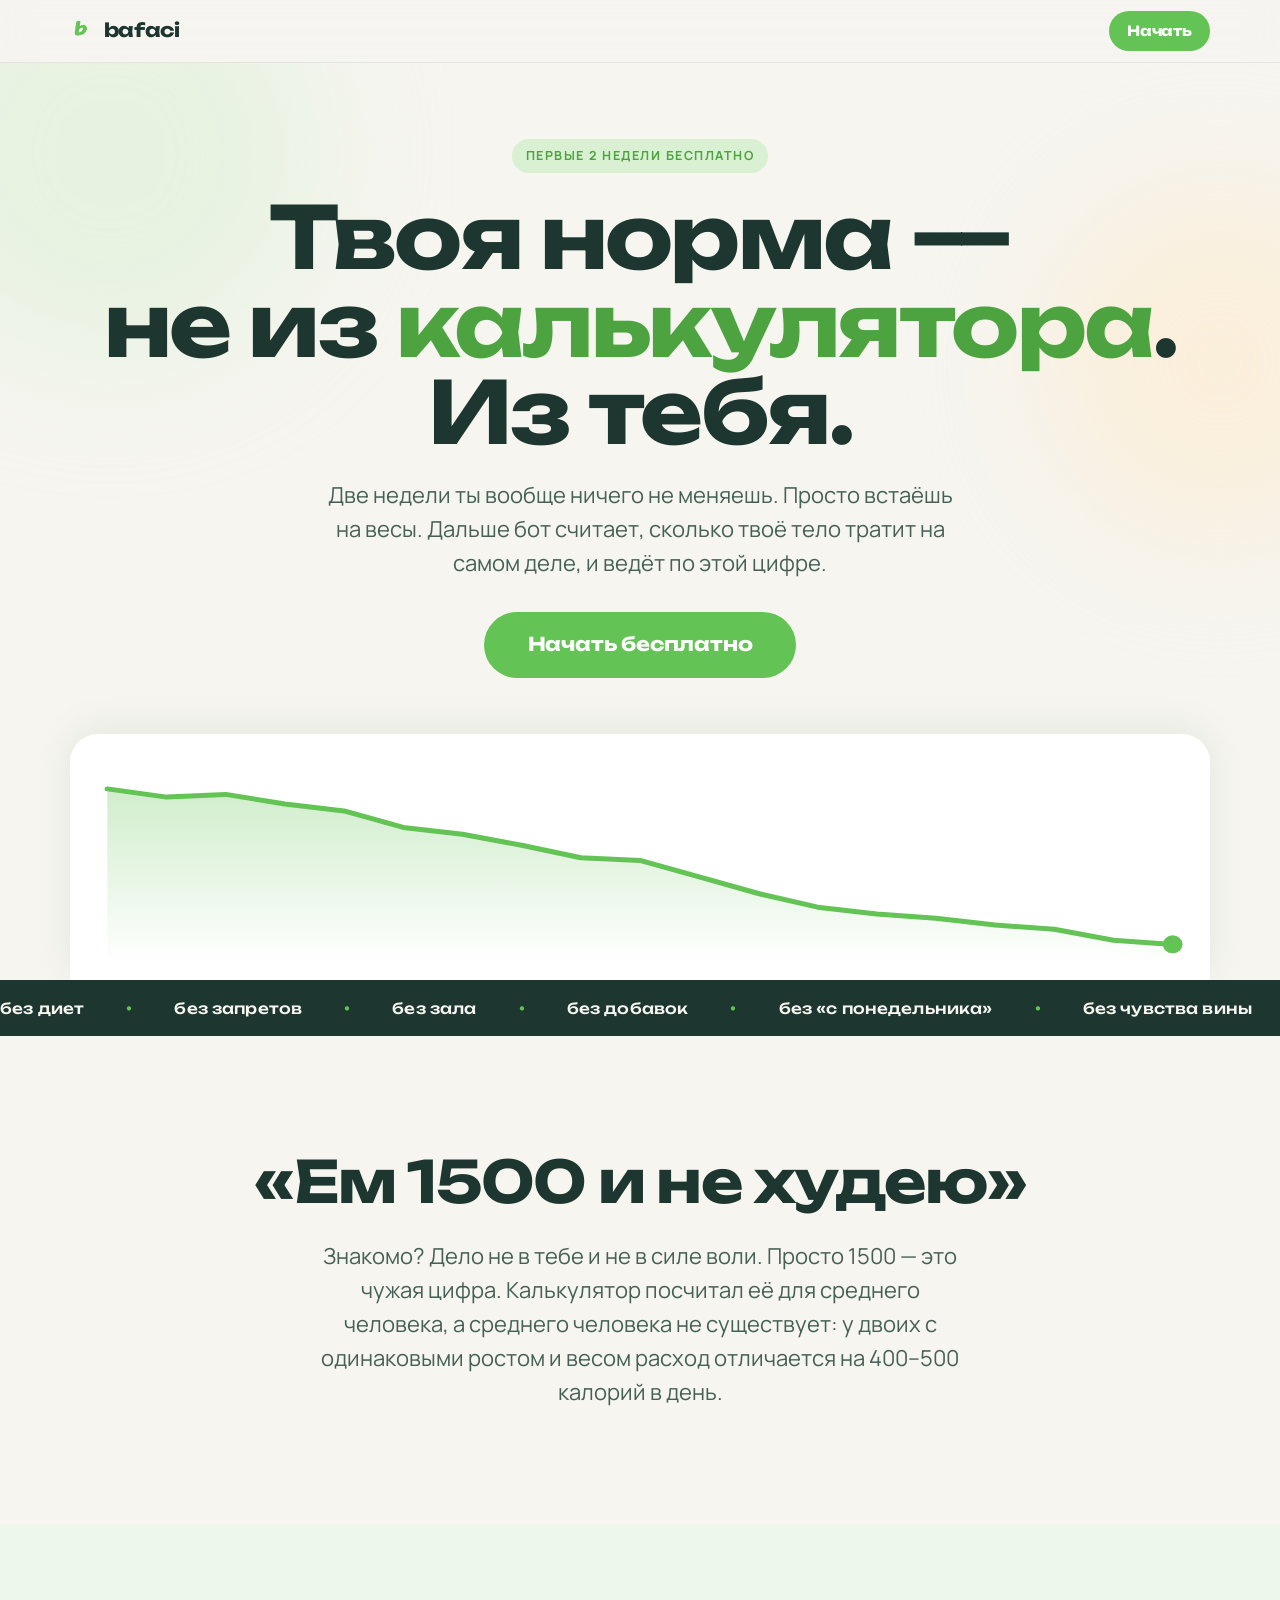
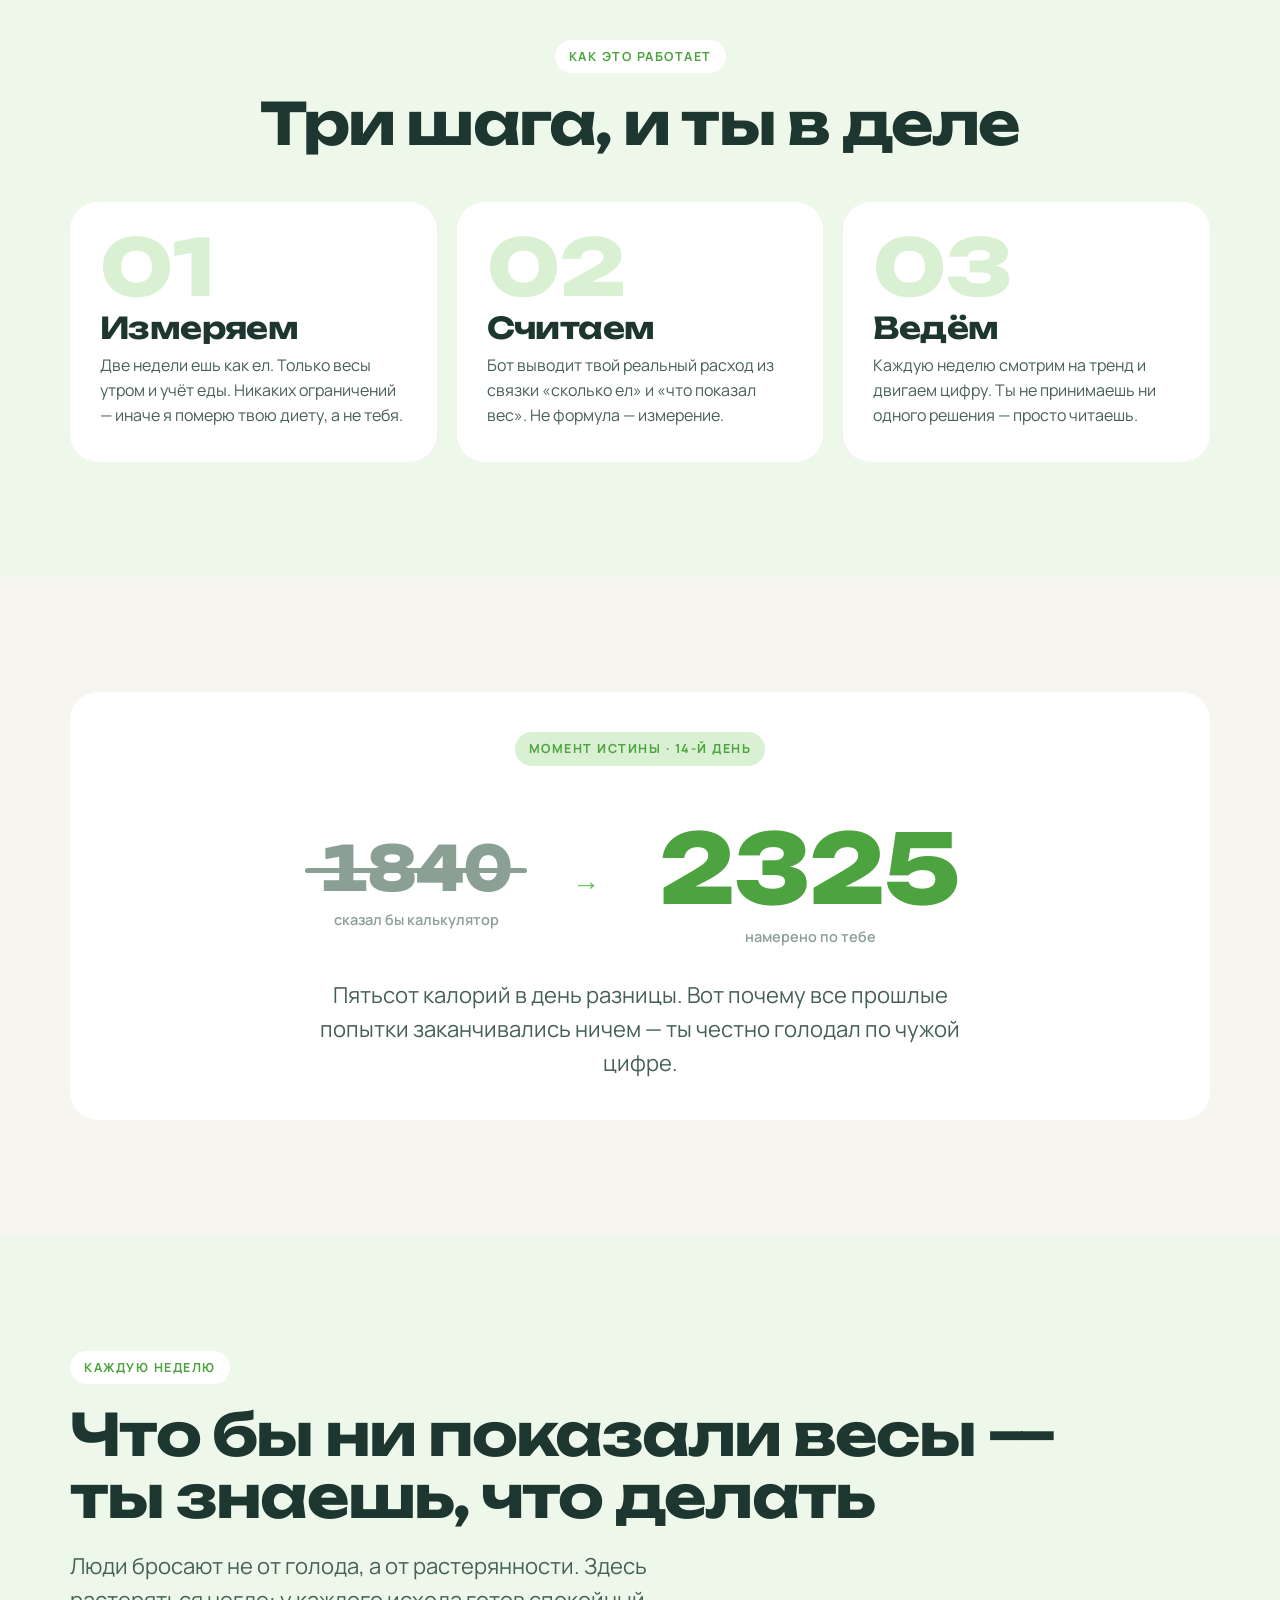
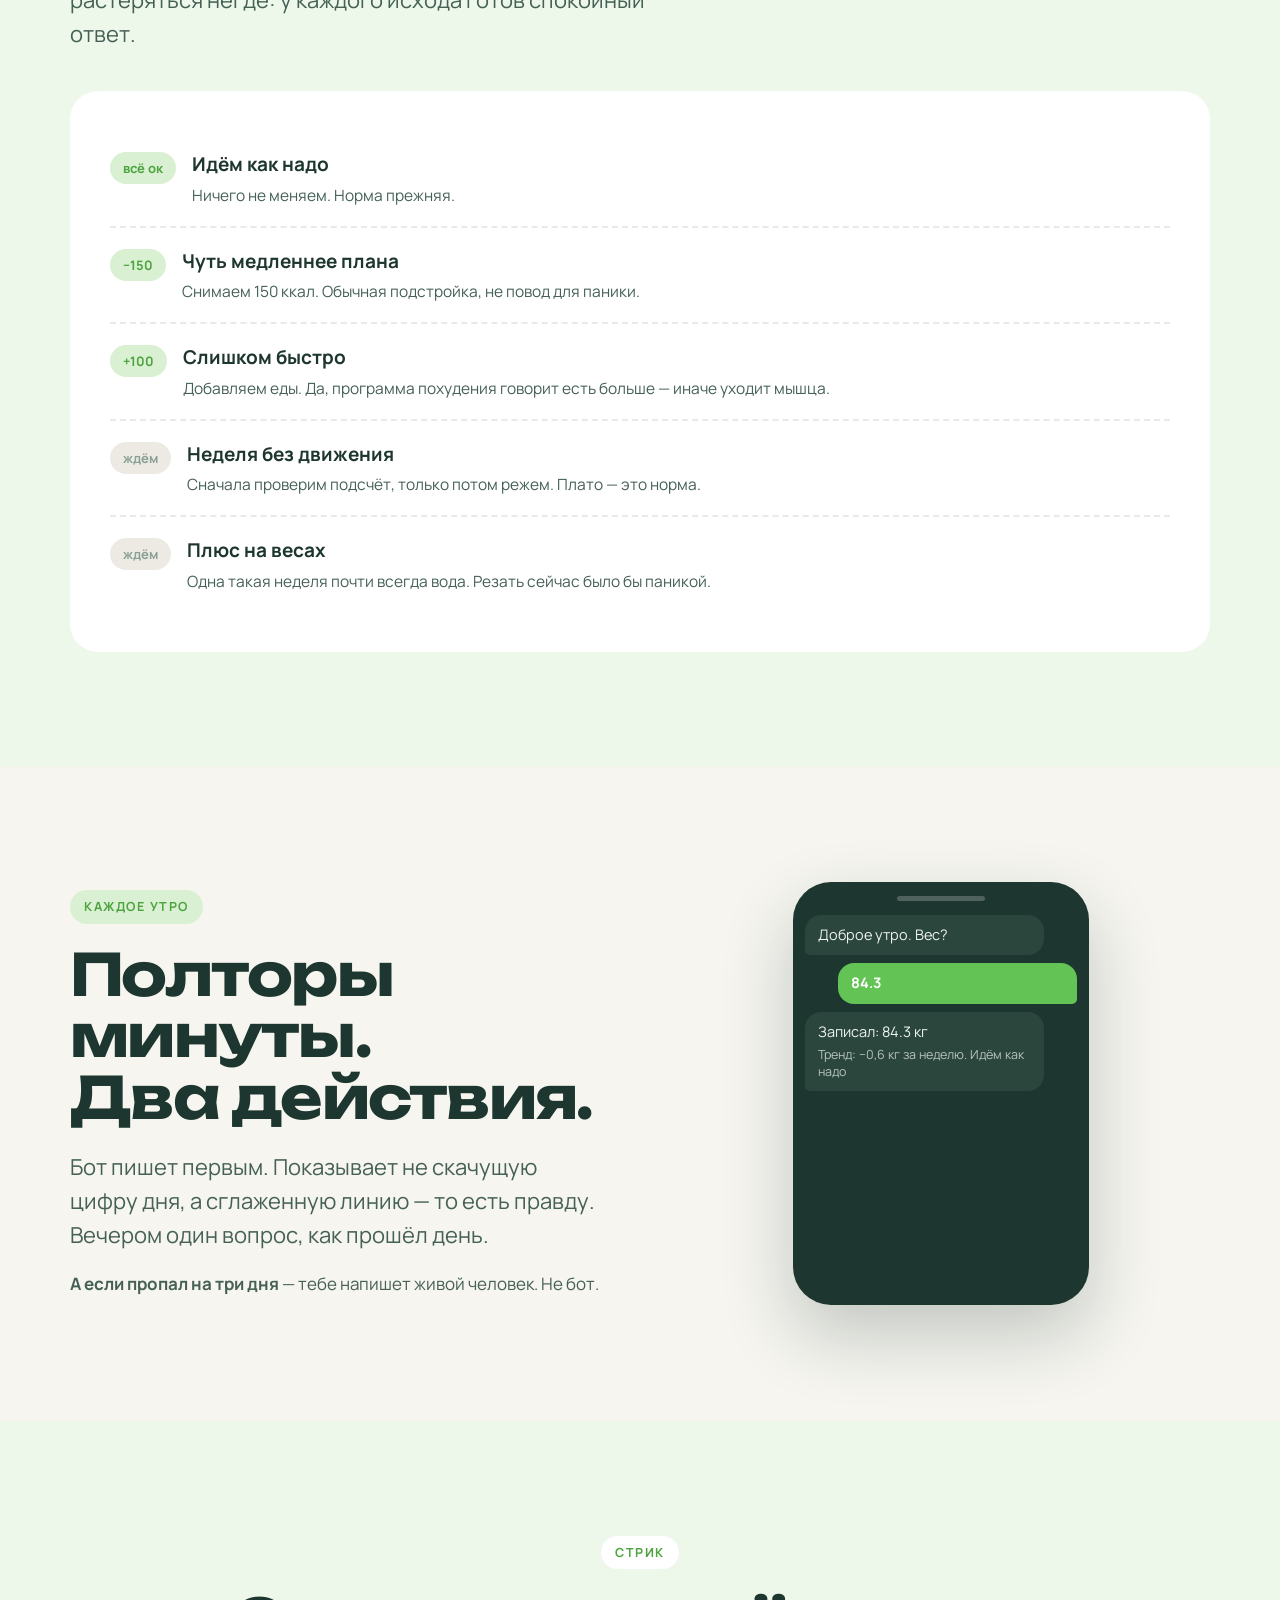
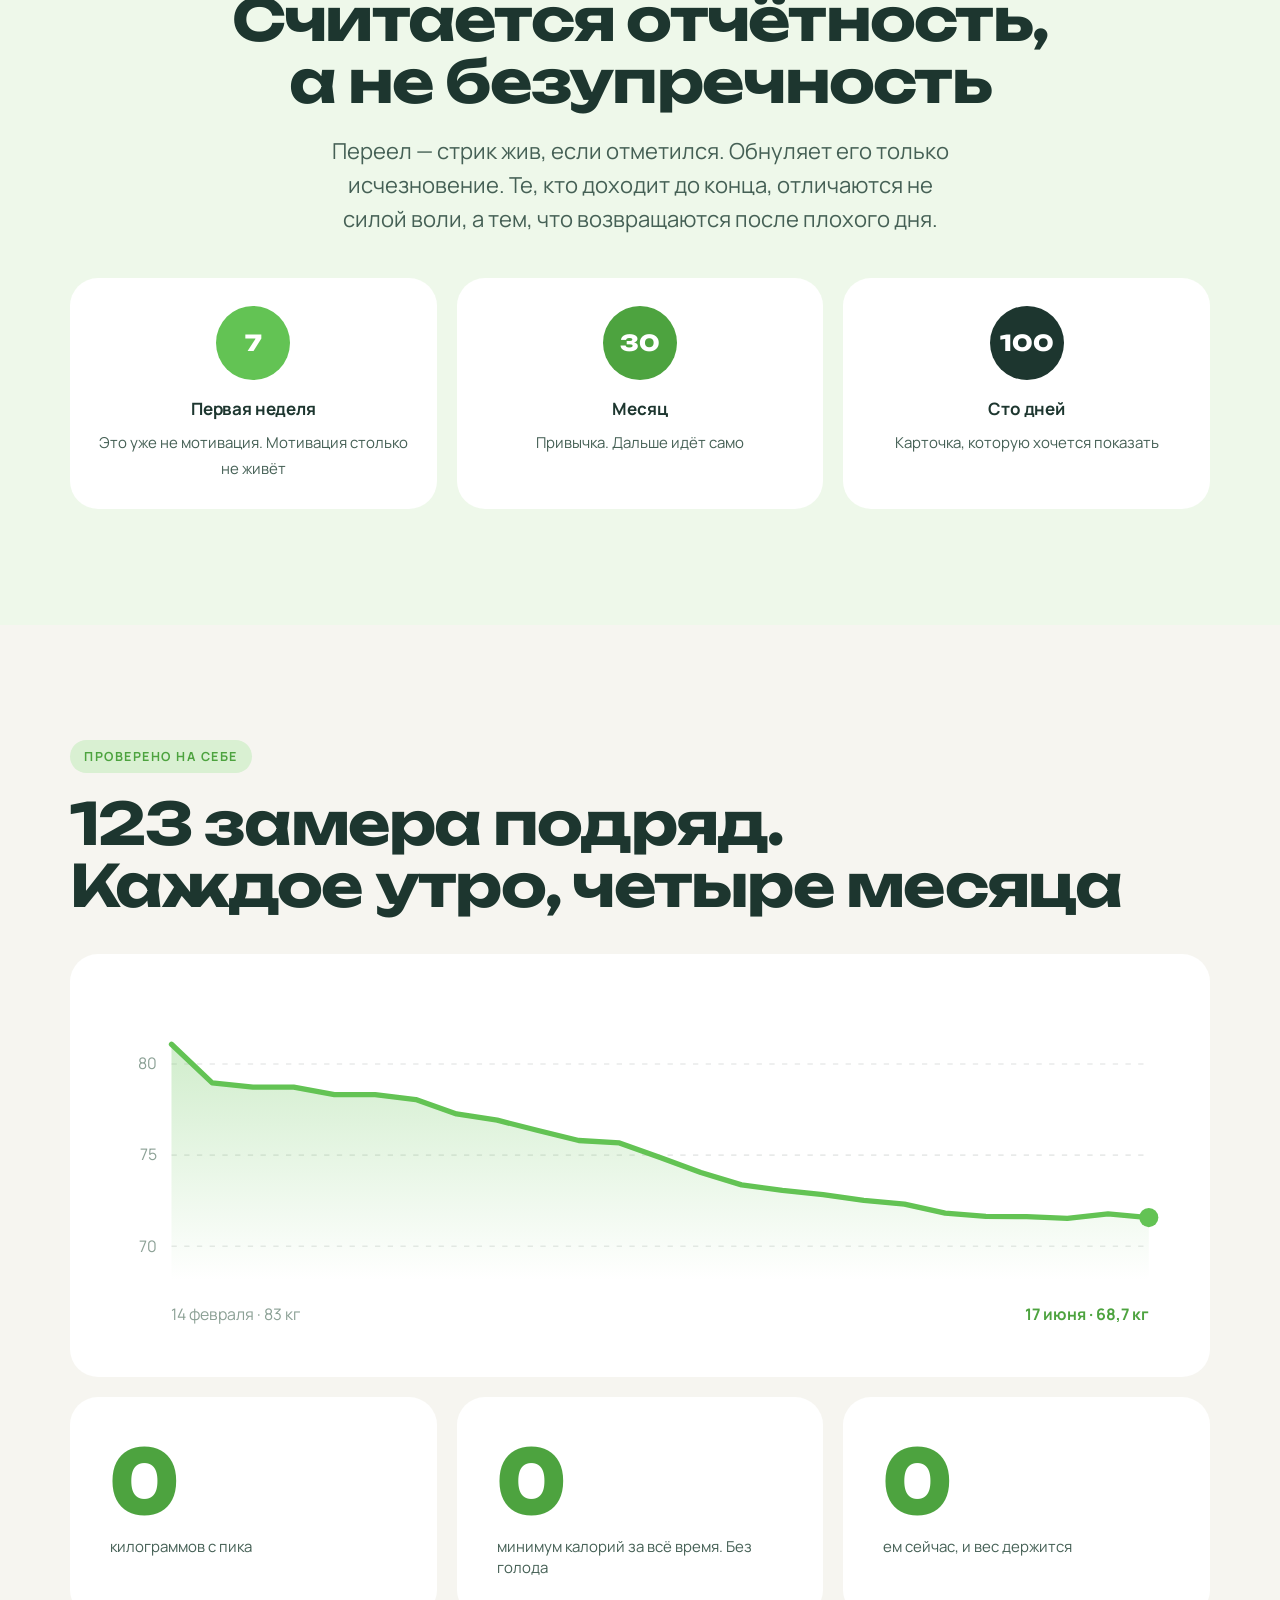
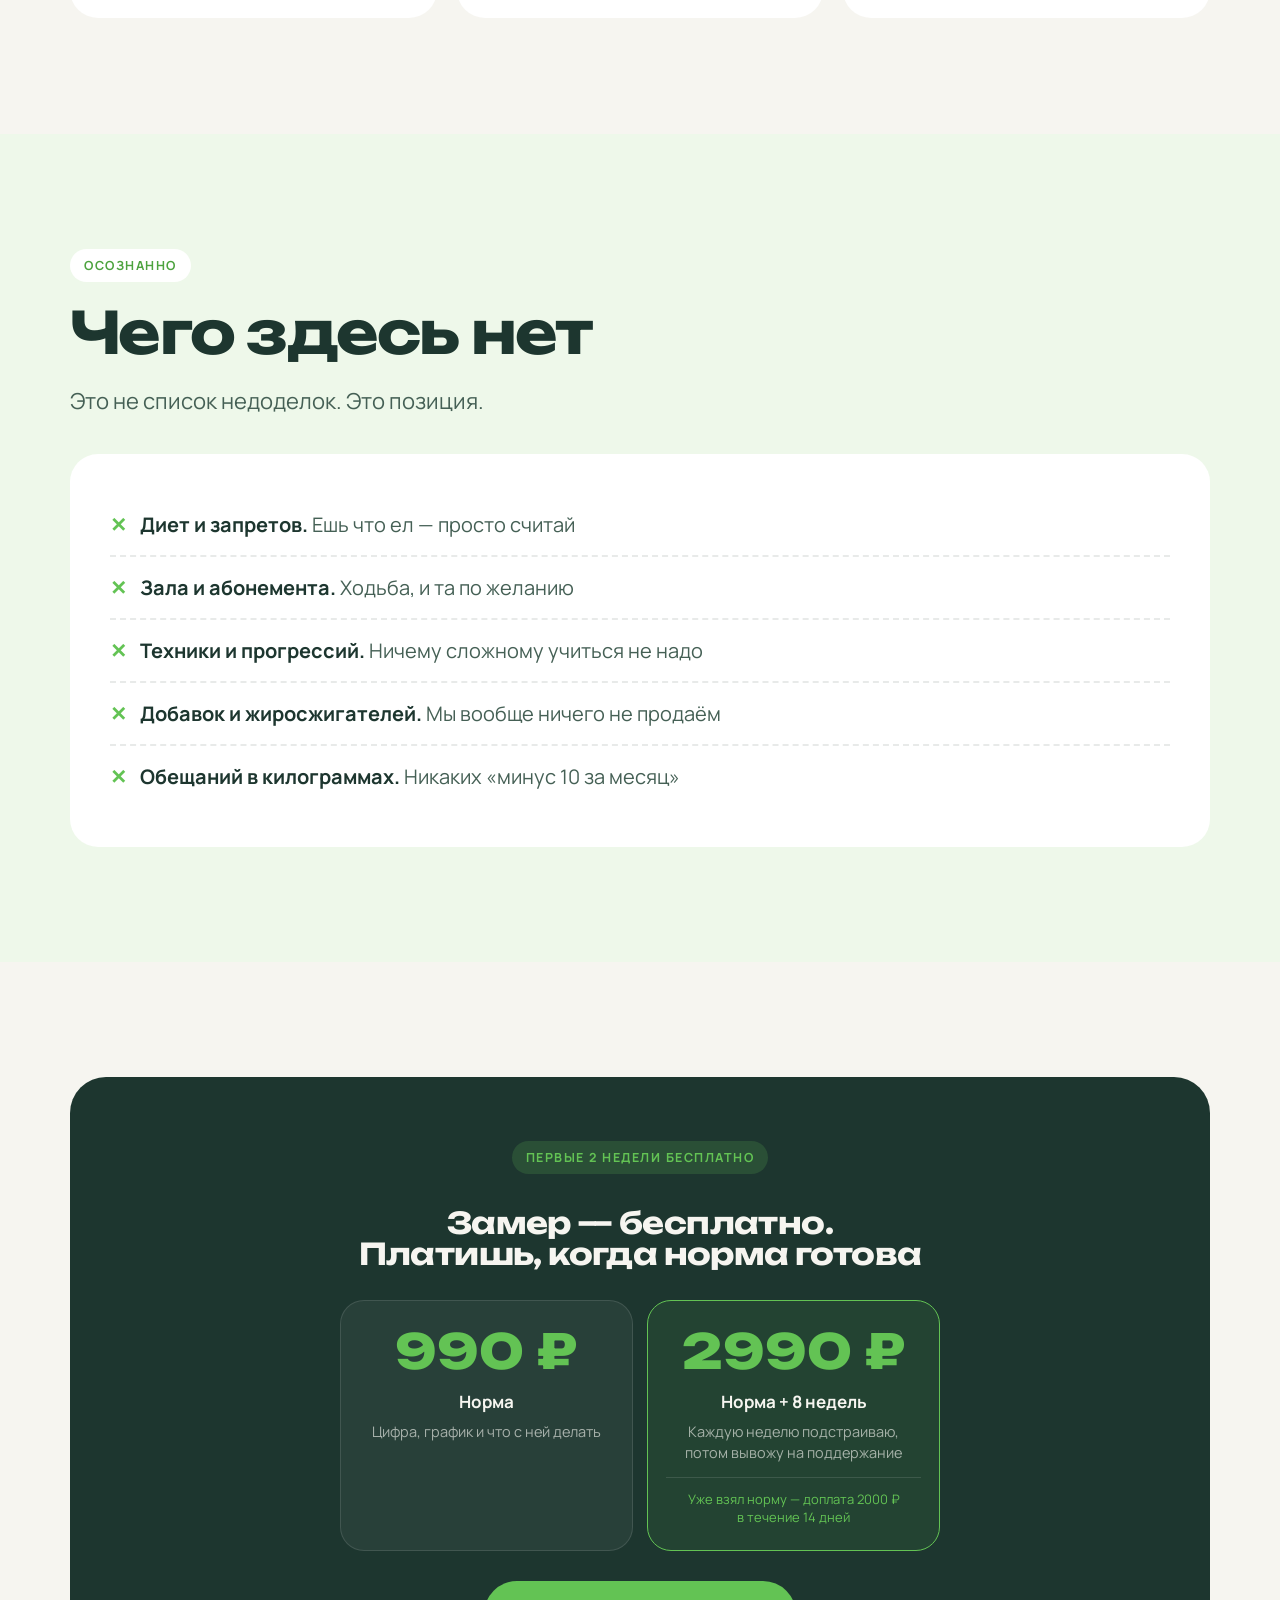
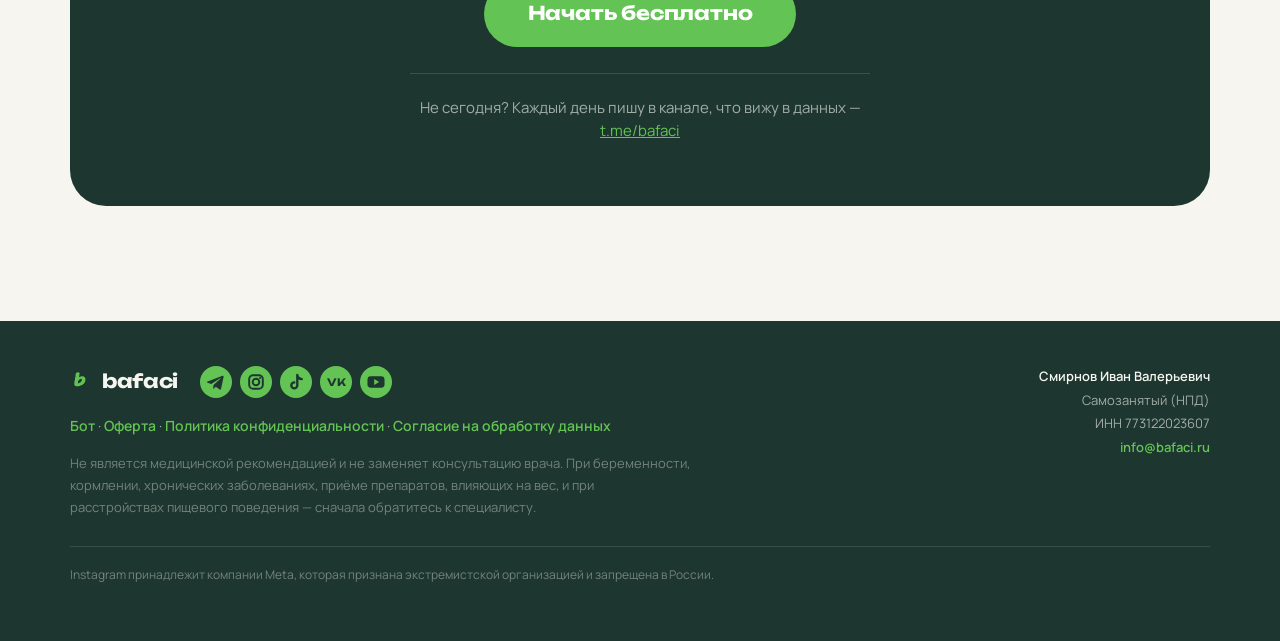
==== commit a033336b: "Add files via upload" ====
--- a/index.html
+++ b/index.html
@@ -154,8 +154,20 @@
 
 footer{background:var(--ink);color:rgba(246,245,240,.62);padding:44px 0 56px;font-size:14px;line-height:1.7}
 footer a{color:var(--grn);text-decoration:none;font-weight:600}
-footer .brand{color:var(--paper);margin-bottom:16px}
+footer .brand{color:var(--paper)}
 .disc{margin-top:14px;max-width:620px;font-size:13px;color:rgba(246,245,240,.4)}
+.foot{display:flex;justify-content:space-between;align-items:flex-start;gap:28px 48px;flex-wrap:wrap}
+.foot__main{flex:1 1 480px;min-width:0}
+.foot__top{display:flex;align-items:center;gap:14px 22px;flex-wrap:wrap;margin-bottom:16px}
+.socials{display:flex;gap:8px;margin:0;padding:0;list-style:none}
+.socials a{display:block;width:32px;height:32px;transition:opacity .15s}
+.socials a:hover{opacity:.8}
+.socials svg{display:block;width:100%;height:100%}
+.ico-bg{fill:var(--grn)}.ico-fg{fill:var(--ink)}.ico-st{fill:none;stroke:var(--ink);stroke-linecap:round}
+.foot__req{text-align:right;font-size:13px;line-height:1.8}
+.foot__req b{display:block;color:var(--paper);font-weight:600}
+.foot__legal{margin-top:28px;padding-top:18px;border-top:1px solid rgba(246,245,240,.12);font-size:12px;color:rgba(246,245,240,.4)}
+@media(max-width:760px){.foot__req{text-align:left}}
 
 @media(max-width:560px){
   .nav .btn.sm{padding:8px 15px;font-size:13px}
@@ -396,15 +408,35 @@
 
 <footer>
   <div class="wrap">
-    <div class="brand"><img src="logo.png" alt="" style="height:28px"> bafaci</div>
-    <a href="https://t.me/bafaci_coach_bot?start=futer">Бот</a> ·
-    <a href="https://t.me/bafaci">Канал</a> ·
-    <a href="offer.html">Оферта</a> ·
-    <a href="privacy.html">Политика конфиденциальности</a> ·
-    <a href="consent.html">Согласие на обработку данных</a>
-    <p class="disc">Не является медицинской рекомендацией и не заменяет консультацию врача.
-      При беременности, кормлении, хронических заболеваниях, приёме препаратов, влияющих на вес,
-      и при расстройствах пищевого поведения — сначала обратитесь к специалисту.</p>
+    <div class="foot">
+      <div class="foot__main">
+        <div class="foot__top">
+          <div class="brand"><img src="logo.png" alt="" style="height:28px"> bafaci</div>
+          <!-- свои значки соцсетей, viewBox 0 0 30 30 -->
+          <ul class="socials">
+            <li><a href="https://t.me/bafaci" aria-label="Telegram-канал" target="_blank" rel="noopener"><svg viewBox="0 0 30 30" aria-hidden="true"><circle cx="15" cy="15" r="15" class="ico-bg"/><path class="ico-fg" d="M7.2 14.6l13.9-5.4c.65-.24 1.2.15 1 1.13l-2.36 11.1c-.17.79-.64.98-1.3.61l-3.6-2.65-1.73 1.67c-.2.2-.36.36-.73.36l.26-3.66 6.66-6.02c.29-.26-.06-.4-.45-.15l-8.23 5.18-3.55-1.1c-.77-.24-.78-.77.16-1.14z"/></svg></a></li>
+            <li><a href="https://www.instagram.com/bafaci.moscow/" aria-label="Instagram" target="_blank" rel="noopener"><svg viewBox="0 0 30 30" aria-hidden="true"><circle cx="15" cy="15" r="15" class="ico-bg"/><rect class="ico-st" x="8.6" y="8.6" width="12.8" height="12.8" rx="3.8" stroke-width="1.8"/><circle class="ico-st" cx="15" cy="15" r="3.1" stroke-width="1.8"/><circle class="ico-fg" cx="18.8" cy="11.2" r=".95"/></svg></a></li>
+            <li><a href="https://www.tiktok.com/@bafaci" aria-label="TikTok" target="_blank" rel="noopener"><svg viewBox="0 0 30 30" aria-hidden="true"><circle cx="15" cy="15" r="15" class="ico-bg"/><path class="ico-st" d="M16.2 8.4v9.8a2.8 2.8 0 1 1-2.8-2.8M16.2 8.6c.4 2.1 1.9 3.5 4.2 3.7" stroke-width="2.2"/></svg></a></li>
+            <li><a href="https://vk.com/bafaci" aria-label="ВКонтакте" target="_blank" rel="noopener"><svg viewBox="0 0 30 30" aria-hidden="true"><circle cx="15" cy="15" r="15" class="ico-bg"/><text class="ico-fg" x="15" y="18.4" text-anchor="middle" font-family="Unbounded, Manrope, Arial, sans-serif" font-weight="700" font-size="9.6">VK</text></svg></a></li>
+            <li><a href="https://www.youtube.com/@bafaci" aria-label="YouTube" target="_blank" rel="noopener"><svg viewBox="0 0 30 30" aria-hidden="true"><circle cx="15" cy="15" r="15" class="ico-bg"/><rect class="ico-fg" x="7" y="9.6" width="16" height="10.8" rx="3.2"/><path class="ico-bg" d="M13.3 12.3v5.4l4.7-2.7z"/></svg></a></li>
+          </ul>
+        </div>
+        <a href="https://t.me/bafaci_coach_bot?start=futer">Бот</a> ·
+        <a href="offer.html">Оферта</a> ·
+        <a href="privacy.html">Политика конфиденциальности</a> ·
+        <a href="consent.html">Согласие на обработку данных</a>
+        <p class="disc">Не является медицинской рекомендацией и не заменяет консультацию врача.
+          При беременности, кормлении, хронических заболеваниях, приёме препаратов, влияющих на вес,
+          и при расстройствах пищевого поведения — сначала обратитесь к специалисту.</p>
+      </div>
+      <div class="foot__req">
+        <b>Смирнов Иван Валерьевич</b>
+        Самозанятый (НПД)<br>
+        ИНН 773122023607<br>
+        <a href="mailto:info@bafaci.ru">info@bafaci.ru</a>
+      </div>
+    </div>
+    <p class="foot__legal">Instagram принадлежит компании Meta, которая признана экстремистской организацией и запрещена в России.</p>
   </div>
 </footer>
 
@@ -496,5 +528,6 @@
 },.3);
 })();
 </script>
+<script src="site.js" defer></script>
 </body>
 </html>
--- a/fonts/fonts.css
+++ b/fonts/fonts.css
@@ -0,0 +1,282 @@
+/* Шрифты Unbounded и Manrope (SIL Open Font License 1.1, см. OFL-*.txt).
+   Лежат на своём сервере, чтобы IP посетителей не уходил в Google. */
+
+/* Manrope · cyrillic-ext */
+@font-face {
+  font-family: 'Manrope';
+  font-style: normal;
+  font-weight: 400;
+  font-display: swap;
+  src: url(manrope-cyrillic-ext.woff2) format('woff2');
+  unicode-range: U+0460-052F, U+1C80-1C8A, U+20B4, U+2DE0-2DFF, U+A640-A69F, U+FE2E-FE2F;
+}
+
+/* Manrope · cyrillic */
+@font-face {
+  font-family: 'Manrope';
+  font-style: normal;
+  font-weight: 400;
+  font-display: swap;
+  src: url(manrope-cyrillic.woff2) format('woff2');
+  unicode-range: U+0301, U+0400-045F, U+0490-0491, U+04B0-04B1, U+2116;
+}
+
+/* Manrope · latin-ext */
+@font-face {
+  font-family: 'Manrope';
+  font-style: normal;
+  font-weight: 400;
+  font-display: swap;
+  src: url(manrope-latin-ext.woff2) format('woff2');
+  unicode-range: U+0100-02BA, U+02BD-02C5, U+02C7-02CC, U+02CE-02D7, U+02DD-02FF, U+0304, U+0308, U+0329, U+1D00-1DBF, U+1E00-1E9F, U+1EF2-1EFF, U+2020, U+20A0-20AB, U+20AD-20C4, U+2113, U+2C60-2C7F, U+A720-A7FF;
+}
+
+/* Manrope · latin */
+@font-face {
+  font-family: 'Manrope';
+  font-style: normal;
+  font-weight: 400;
+  font-display: swap;
+  src: url(manrope-latin.woff2) format('woff2');
+  unicode-range: U+0000-00FF, U+0131, U+0152-0153, U+02BB-02BC, U+02C6, U+02DA, U+02DC, U+0304, U+0308, U+0329, U+2000-206F, U+20AC, U+2122, U+2191, U+2193, U+2212, U+2215, U+FEFF, U+FFFD;
+}
+
+/* Manrope · cyrillic-ext */
+@font-face {
+  font-family: 'Manrope';
+  font-style: normal;
+  font-weight: 500;
+  font-display: swap;
+  src: url(manrope-cyrillic-ext.woff2) format('woff2');
+  unicode-range: U+0460-052F, U+1C80-1C8A, U+20B4, U+2DE0-2DFF, U+A640-A69F, U+FE2E-FE2F;
+}
+
+/* Manrope · cyrillic */
+@font-face {
+  font-family: 'Manrope';
+  font-style: normal;
+  font-weight: 500;
+  font-display: swap;
+  src: url(manrope-cyrillic.woff2) format('woff2');
+  unicode-range: U+0301, U+0400-045F, U+0490-0491, U+04B0-04B1, U+2116;
+}
+
+/* Manrope · latin-ext */
+@font-face {
+  font-family: 'Manrope';
+  font-style: normal;
+  font-weight: 500;
+  font-display: swap;
+  src: url(manrope-latin-ext.woff2) format('woff2');
+  unicode-range: U+0100-02BA, U+02BD-02C5, U+02C7-02CC, U+02CE-02D7, U+02DD-02FF, U+0304, U+0308, U+0329, U+1D00-1DBF, U+1E00-1E9F, U+1EF2-1EFF, U+2020, U+20A0-20AB, U+20AD-20C4, U+2113, U+2C60-2C7F, U+A720-A7FF;
+}
+
+/* Manrope · latin */
+@font-face {
+  font-family: 'Manrope';
+  font-style: normal;
+  font-weight: 500;
+  font-display: swap;
+  src: url(manrope-latin.woff2) format('woff2');
+  unicode-range: U+0000-00FF, U+0131, U+0152-0153, U+02BB-02BC, U+02C6, U+02DA, U+02DC, U+0304, U+0308, U+0329, U+2000-206F, U+20AC, U+2122, U+2191, U+2193, U+2212, U+2215, U+FEFF, U+FFFD;
+}
+
+/* Manrope · cyrillic-ext */
+@font-face {
+  font-family: 'Manrope';
+  font-style: normal;
+  font-weight: 600;
+  font-display: swap;
+  src: url(manrope-cyrillic-ext.woff2) format('woff2');
+  unicode-range: U+0460-052F, U+1C80-1C8A, U+20B4, U+2DE0-2DFF, U+A640-A69F, U+FE2E-FE2F;
+}
+
+/* Manrope · cyrillic */
+@font-face {
+  font-family: 'Manrope';
+  font-style: normal;
+  font-weight: 600;
+  font-display: swap;
+  src: url(manrope-cyrillic.woff2) format('woff2');
+  unicode-range: U+0301, U+0400-045F, U+0490-0491, U+04B0-04B1, U+2116;
+}
+
+/* Manrope · latin-ext */
+@font-face {
+  font-family: 'Manrope';
+  font-style: normal;
+  font-weight: 600;
+  font-display: swap;
+  src: url(manrope-latin-ext.woff2) format('woff2');
+  unicode-range: U+0100-02BA, U+02BD-02C5, U+02C7-02CC, U+02CE-02D7, U+02DD-02FF, U+0304, U+0308, U+0329, U+1D00-1DBF, U+1E00-1E9F, U+1EF2-1EFF, U+2020, U+20A0-20AB, U+20AD-20C4, U+2113, U+2C60-2C7F, U+A720-A7FF;
+}
+
+/* Manrope · latin */
+@font-face {
+  font-family: 'Manrope';
+  font-style: normal;
+  font-weight: 600;
+  font-display: swap;
+  src: url(manrope-latin.woff2) format('woff2');
+  unicode-range: U+0000-00FF, U+0131, U+0152-0153, U+02BB-02BC, U+02C6, U+02DA, U+02DC, U+0304, U+0308, U+0329, U+2000-206F, U+20AC, U+2122, U+2191, U+2193, U+2212, U+2215, U+FEFF, U+FFFD;
+}
+
+/* Manrope · cyrillic-ext */
+@font-face {
+  font-family: 'Manrope';
+  font-style: normal;
+  font-weight: 700;
+  font-display: swap;
+  src: url(manrope-cyrillic-ext.woff2) format('woff2');
+  unicode-range: U+0460-052F, U+1C80-1C8A, U+20B4, U+2DE0-2DFF, U+A640-A69F, U+FE2E-FE2F;
+}
+
+/* Manrope · cyrillic */
+@font-face {
+  font-family: 'Manrope';
+  font-style: normal;
+  font-weight: 700;
+  font-display: swap;
+  src: url(manrope-cyrillic.woff2) format('woff2');
+  unicode-range: U+0301, U+0400-045F, U+0490-0491, U+04B0-04B1, U+2116;
+}
+
+/* Manrope · latin-ext */
+@font-face {
+  font-family: 'Manrope';
+  font-style: normal;
+  font-weight: 700;
+  font-display: swap;
+  src: url(manrope-latin-ext.woff2) format('woff2');
+  unicode-range: U+0100-02BA, U+02BD-02C5, U+02C7-02CC, U+02CE-02D7, U+02DD-02FF, U+0304, U+0308, U+0329, U+1D00-1DBF, U+1E00-1E9F, U+1EF2-1EFF, U+2020, U+20A0-20AB, U+20AD-20C4, U+2113, U+2C60-2C7F, U+A720-A7FF;
+}
+
+/* Manrope · latin */
+@font-face {
+  font-family: 'Manrope';
+  font-style: normal;
+  font-weight: 700;
+  font-display: swap;
+  src: url(manrope-latin.woff2) format('woff2');
+  unicode-range: U+0000-00FF, U+0131, U+0152-0153, U+02BB-02BC, U+02C6, U+02DA, U+02DC, U+0304, U+0308, U+0329, U+2000-206F, U+20AC, U+2122, U+2191, U+2193, U+2212, U+2215, U+FEFF, U+FFFD;
+}
+
+/* Unbounded · cyrillic-ext */
+@font-face {
+  font-family: 'Unbounded';
+  font-style: normal;
+  font-weight: 500;
+  font-display: swap;
+  src: url(unbounded-cyrillic-ext.woff2) format('woff2');
+  unicode-range: U+0460-052F, U+1C80-1C8A, U+20B4, U+2DE0-2DFF, U+A640-A69F, U+FE2E-FE2F;
+}
+
+/* Unbounded · cyrillic */
+@font-face {
+  font-family: 'Unbounded';
+  font-style: normal;
+  font-weight: 500;
+  font-display: swap;
+  src: url(unbounded-cyrillic.woff2) format('woff2');
+  unicode-range: U+0301, U+0400-045F, U+0490-0491, U+04B0-04B1, U+2116;
+}
+
+/* Unbounded · latin-ext */
+@font-face {
+  font-family: 'Unbounded';
+  font-style: normal;
+  font-weight: 500;
+  font-display: swap;
+  src: url(unbounded-latin-ext.woff2) format('woff2');
+  unicode-range: U+0100-02BA, U+02BD-02C5, U+02C7-02CC, U+02CE-02D7, U+02DD-02FF, U+0304, U+0308, U+0329, U+1D00-1DBF, U+1E00-1E9F, U+1EF2-1EFF, U+2020, U+20A0-20AB, U+20AD-20C4, U+2113, U+2C60-2C7F, U+A720-A7FF;
+}
+
+/* Unbounded · latin */
+@font-face {
+  font-family: 'Unbounded';
+  font-style: normal;
+  font-weight: 500;
+  font-display: swap;
+  src: url(unbounded-latin.woff2) format('woff2');
+  unicode-range: U+0000-00FF, U+0131, U+0152-0153, U+02BB-02BC, U+02C6, U+02DA, U+02DC, U+0304, U+0308, U+0329, U+2000-206F, U+20AC, U+2122, U+2191, U+2193, U+2212, U+2215, U+FEFF, U+FFFD;
+}
+
+/* Unbounded · cyrillic-ext */
+@font-face {
+  font-family: 'Unbounded';
+  font-style: normal;
+  font-weight: 700;
+  font-display: swap;
+  src: url(unbounded-cyrillic-ext.woff2) format('woff2');
+  unicode-range: U+0460-052F, U+1C80-1C8A, U+20B4, U+2DE0-2DFF, U+A640-A69F, U+FE2E-FE2F;
+}
+
+/* Unbounded · cyrillic */
+@font-face {
+  font-family: 'Unbounded';
+  font-style: normal;
+  font-weight: 700;
+  font-display: swap;
+  src: url(unbounded-cyrillic.woff2) format('woff2');
+  unicode-range: U+0301, U+0400-045F, U+0490-0491, U+04B0-04B1, U+2116;
+}
+
+/* Unbounded · latin-ext */
+@font-face {
+  font-family: 'Unbounded';
+  font-style: normal;
+  font-weight: 700;
+  font-display: swap;
+  src: url(unbounded-latin-ext.woff2) format('woff2');
+  unicode-range: U+0100-02BA, U+02BD-02C5, U+02C7-02CC, U+02CE-02D7, U+02DD-02FF, U+0304, U+0308, U+0329, U+1D00-1DBF, U+1E00-1E9F, U+1EF2-1EFF, U+2020, U+20A0-20AB, U+20AD-20C4, U+2113, U+2C60-2C7F, U+A720-A7FF;
+}
+
+/* Unbounded · latin */
+@font-face {
+  font-family: 'Unbounded';
+  font-style: normal;
+  font-weight: 700;
+  font-display: swap;
+  src: url(unbounded-latin.woff2) format('woff2');
+  unicode-range: U+0000-00FF, U+0131, U+0152-0153, U+02BB-02BC, U+02C6, U+02DA, U+02DC, U+0304, U+0308, U+0329, U+2000-206F, U+20AC, U+2122, U+2191, U+2193, U+2212, U+2215, U+FEFF, U+FFFD;
+}
+
+/* Unbounded · cyrillic-ext */
+@font-face {
+  font-family: 'Unbounded';
+  font-style: normal;
+  font-weight: 800;
+  font-display: swap;
+  src: url(unbounded-cyrillic-ext.woff2) format('woff2');
+  unicode-range: U+0460-052F, U+1C80-1C8A, U+20B4, U+2DE0-2DFF, U+A640-A69F, U+FE2E-FE2F;
+}
+
+/* Unbounded · cyrillic */
+@font-face {
+  font-family: 'Unbounded';
+  font-style: normal;
+  font-weight: 800;
+  font-display: swap;
+  src: url(unbounded-cyrillic.woff2) format('woff2');
+  unicode-range: U+0301, U+0400-045F, U+0490-0491, U+04B0-04B1, U+2116;
+}
+
+/* Unbounded · latin-ext */
+@font-face {
+  font-family: 'Unbounded';
+  font-style: normal;
+  font-weight: 800;
+  font-display: swap;
+  src: url(unbounded-latin-ext.woff2) format('woff2');
+  unicode-range: U+0100-02BA, U+02BD-02C5, U+02C7-02CC, U+02CE-02D7, U+02DD-02FF, U+0304, U+0308, U+0329, U+1D00-1DBF, U+1E00-1E9F, U+1EF2-1EFF, U+2020, U+20A0-20AB, U+20AD-20C4, U+2113, U+2C60-2C7F, U+A720-A7FF;
+}
+
+/* Unbounded · latin */
+@font-face {
+  font-family: 'Unbounded';
+  font-style: normal;
+  font-weight: 800;
+  font-display: swap;
+  src: url(unbounded-latin.woff2) format('woff2');
+  unicode-range: U+0000-00FF, U+0131, U+0152-0153, U+02BB-02BC, U+02C6, U+02DA, U+02DC, U+0304, U+0308, U+0329, U+2000-206F, U+20AC, U+2122, U+2191, U+2193, U+2212, U+2215, U+FEFF, U+FFFD;
+}
